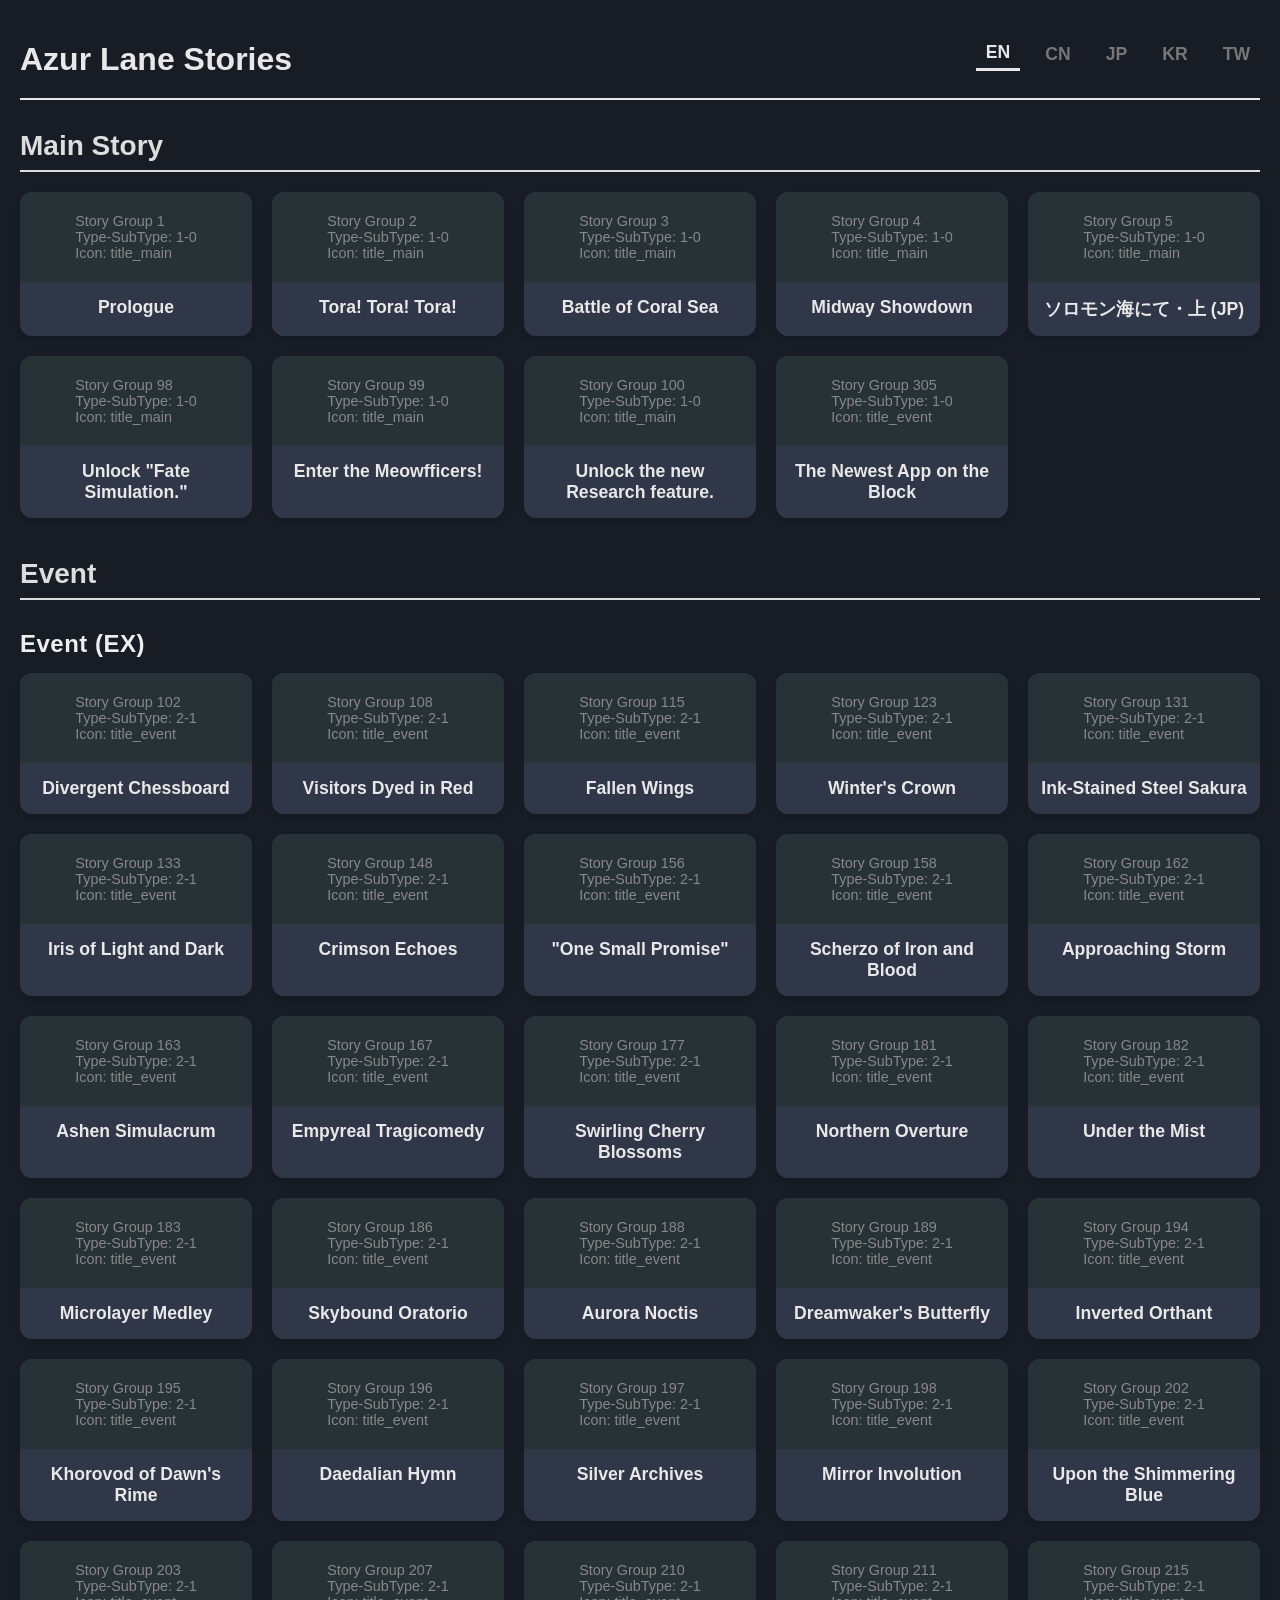
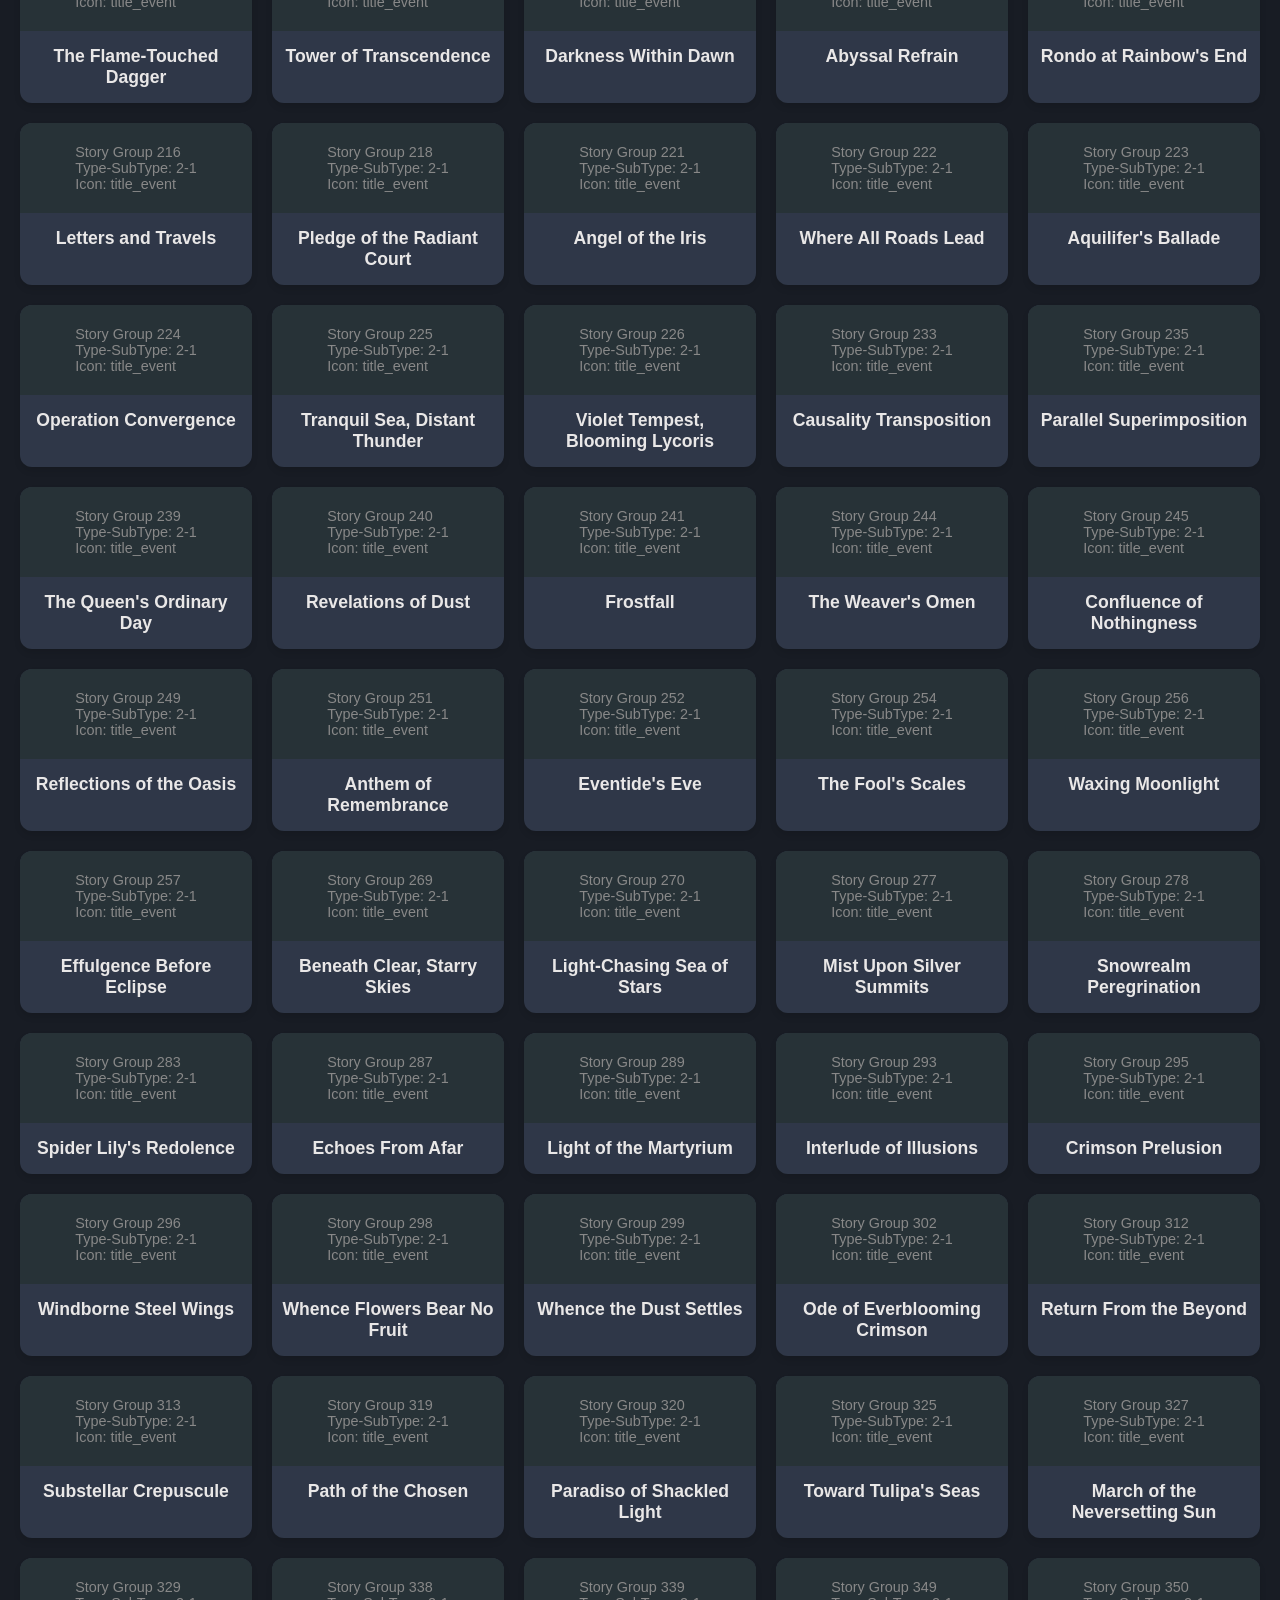
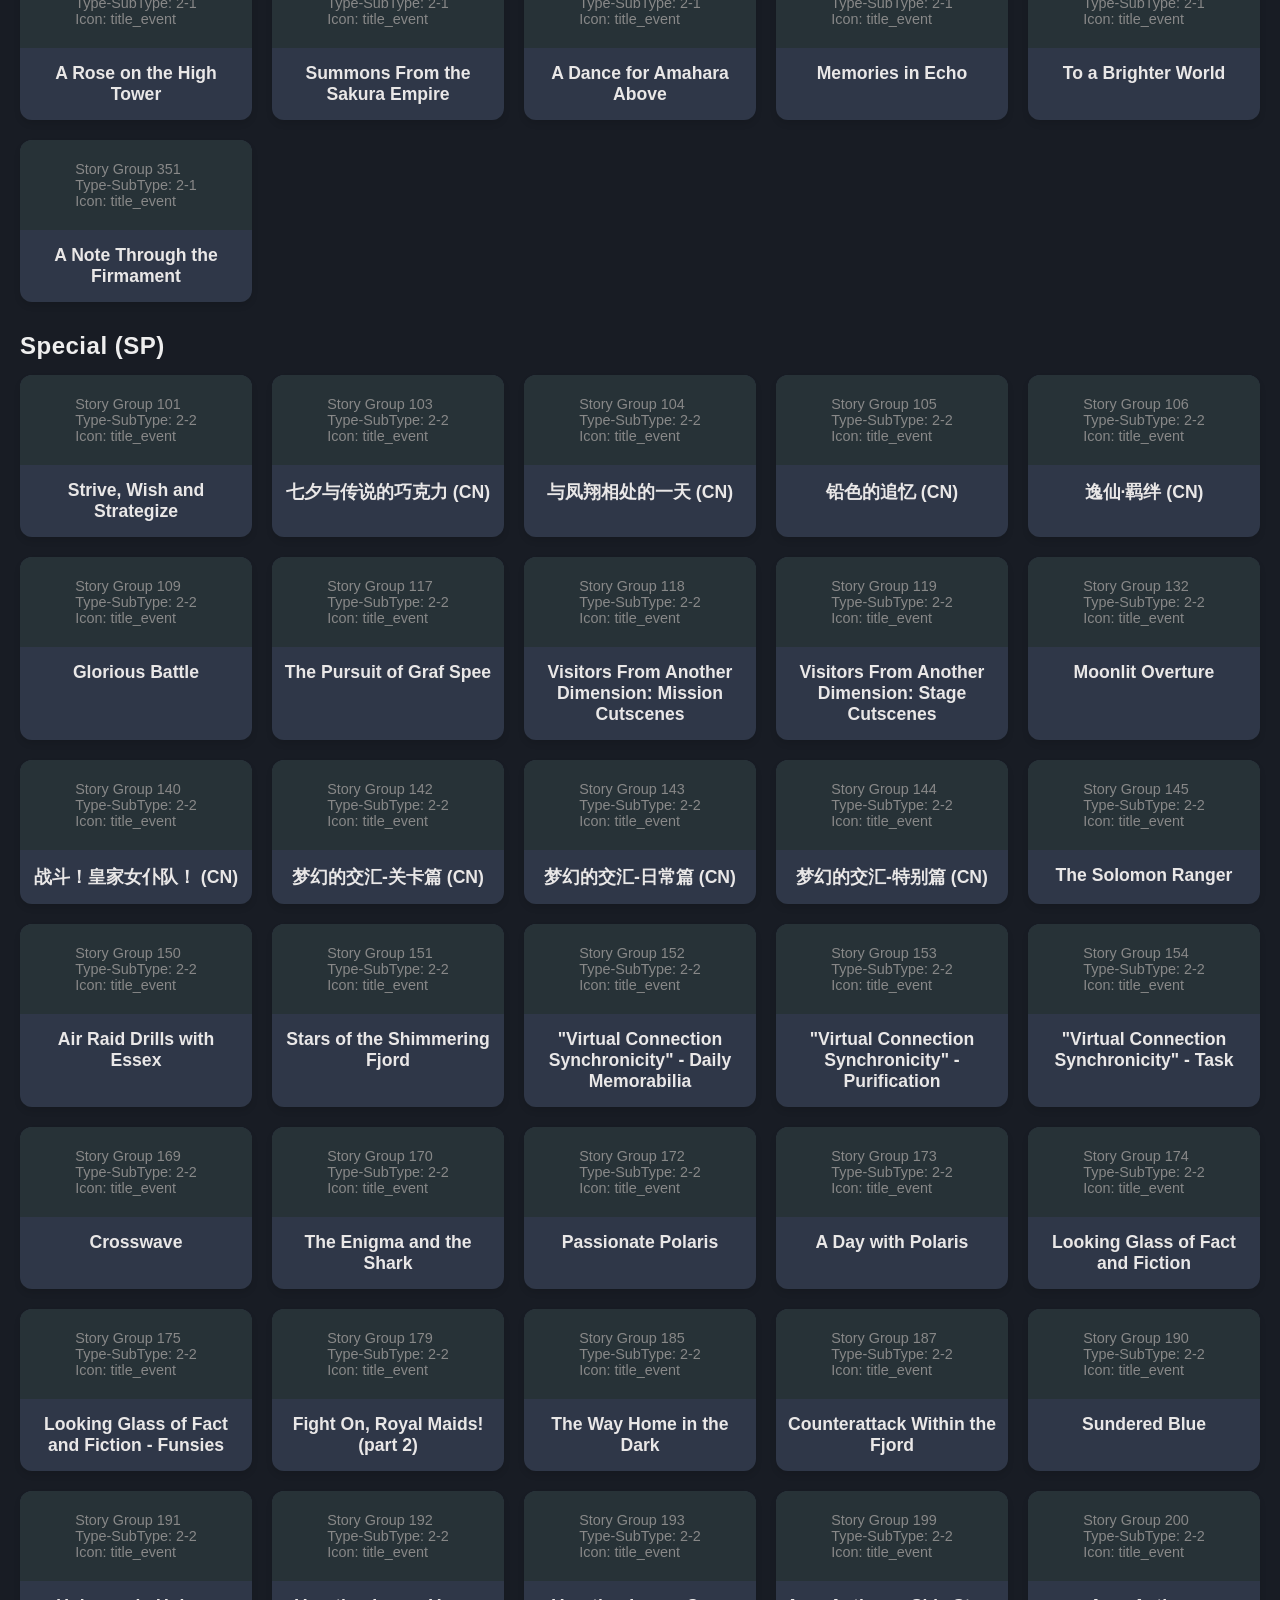
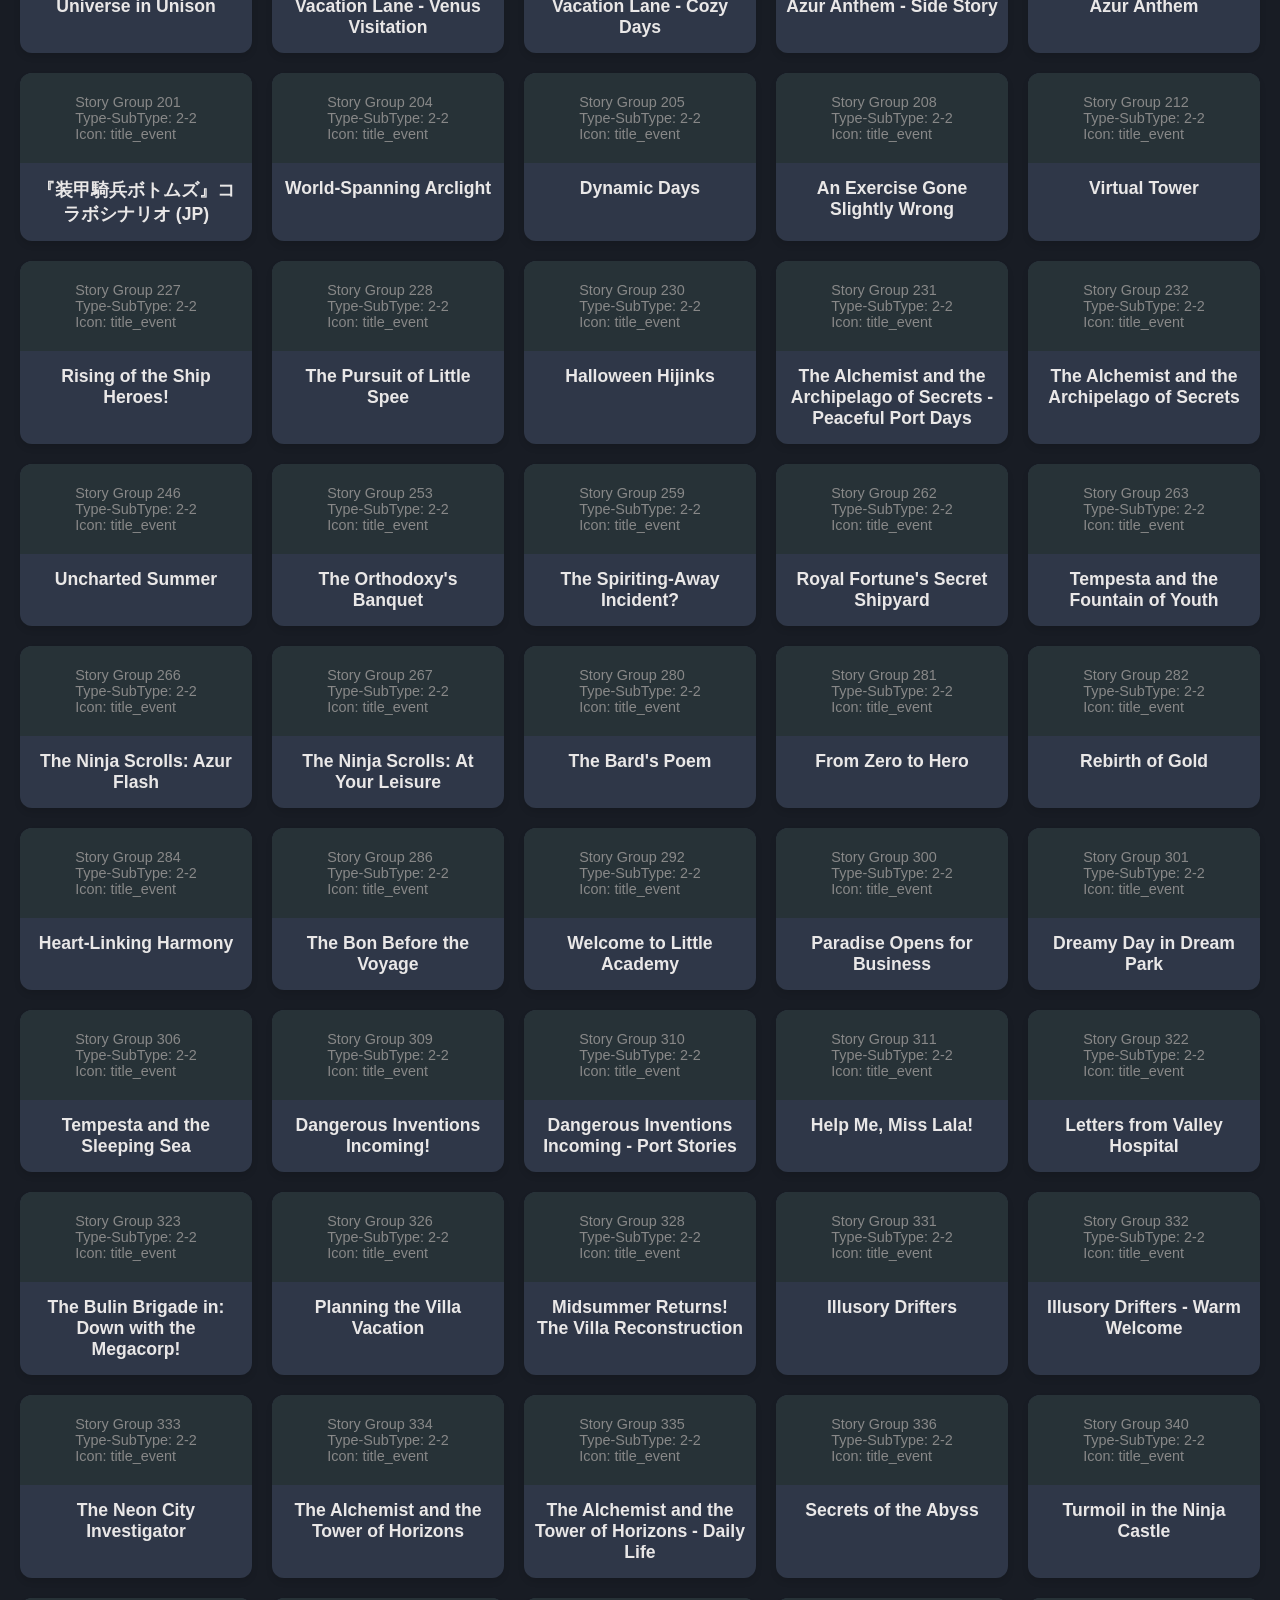
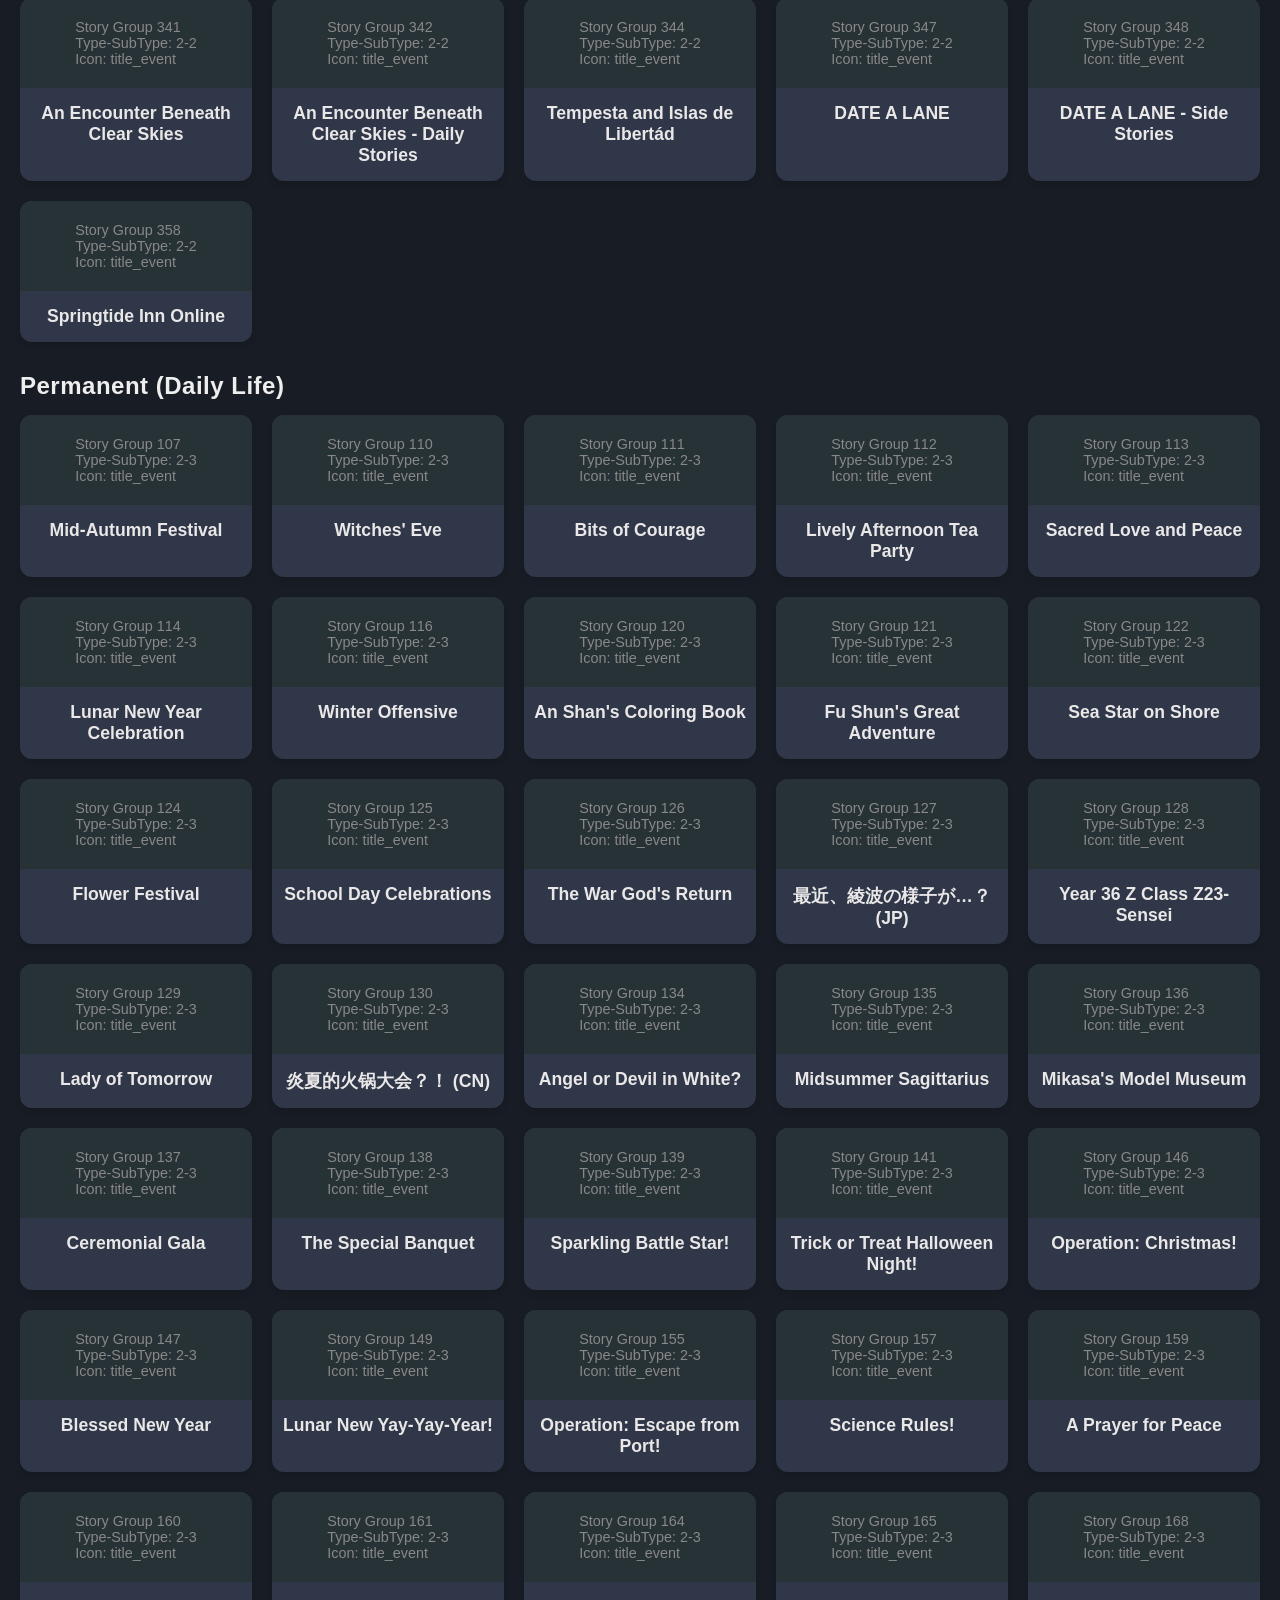
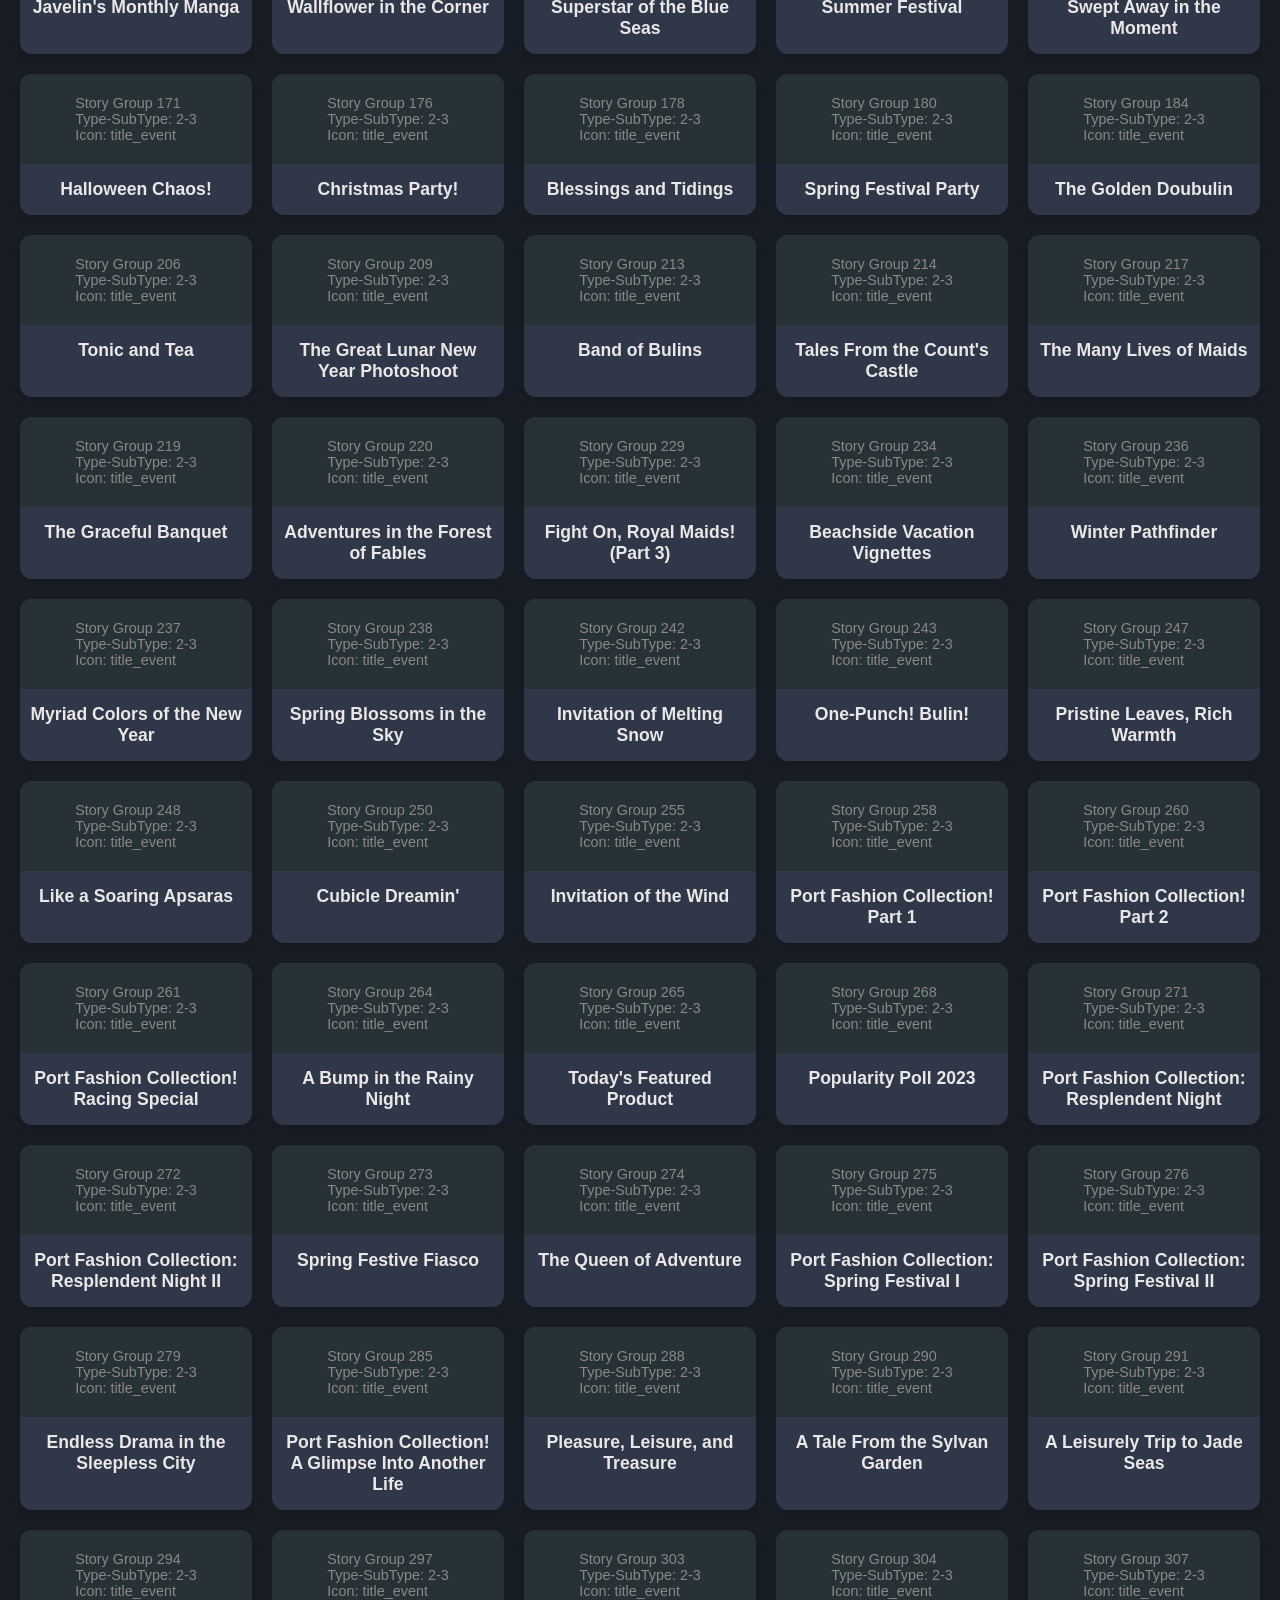
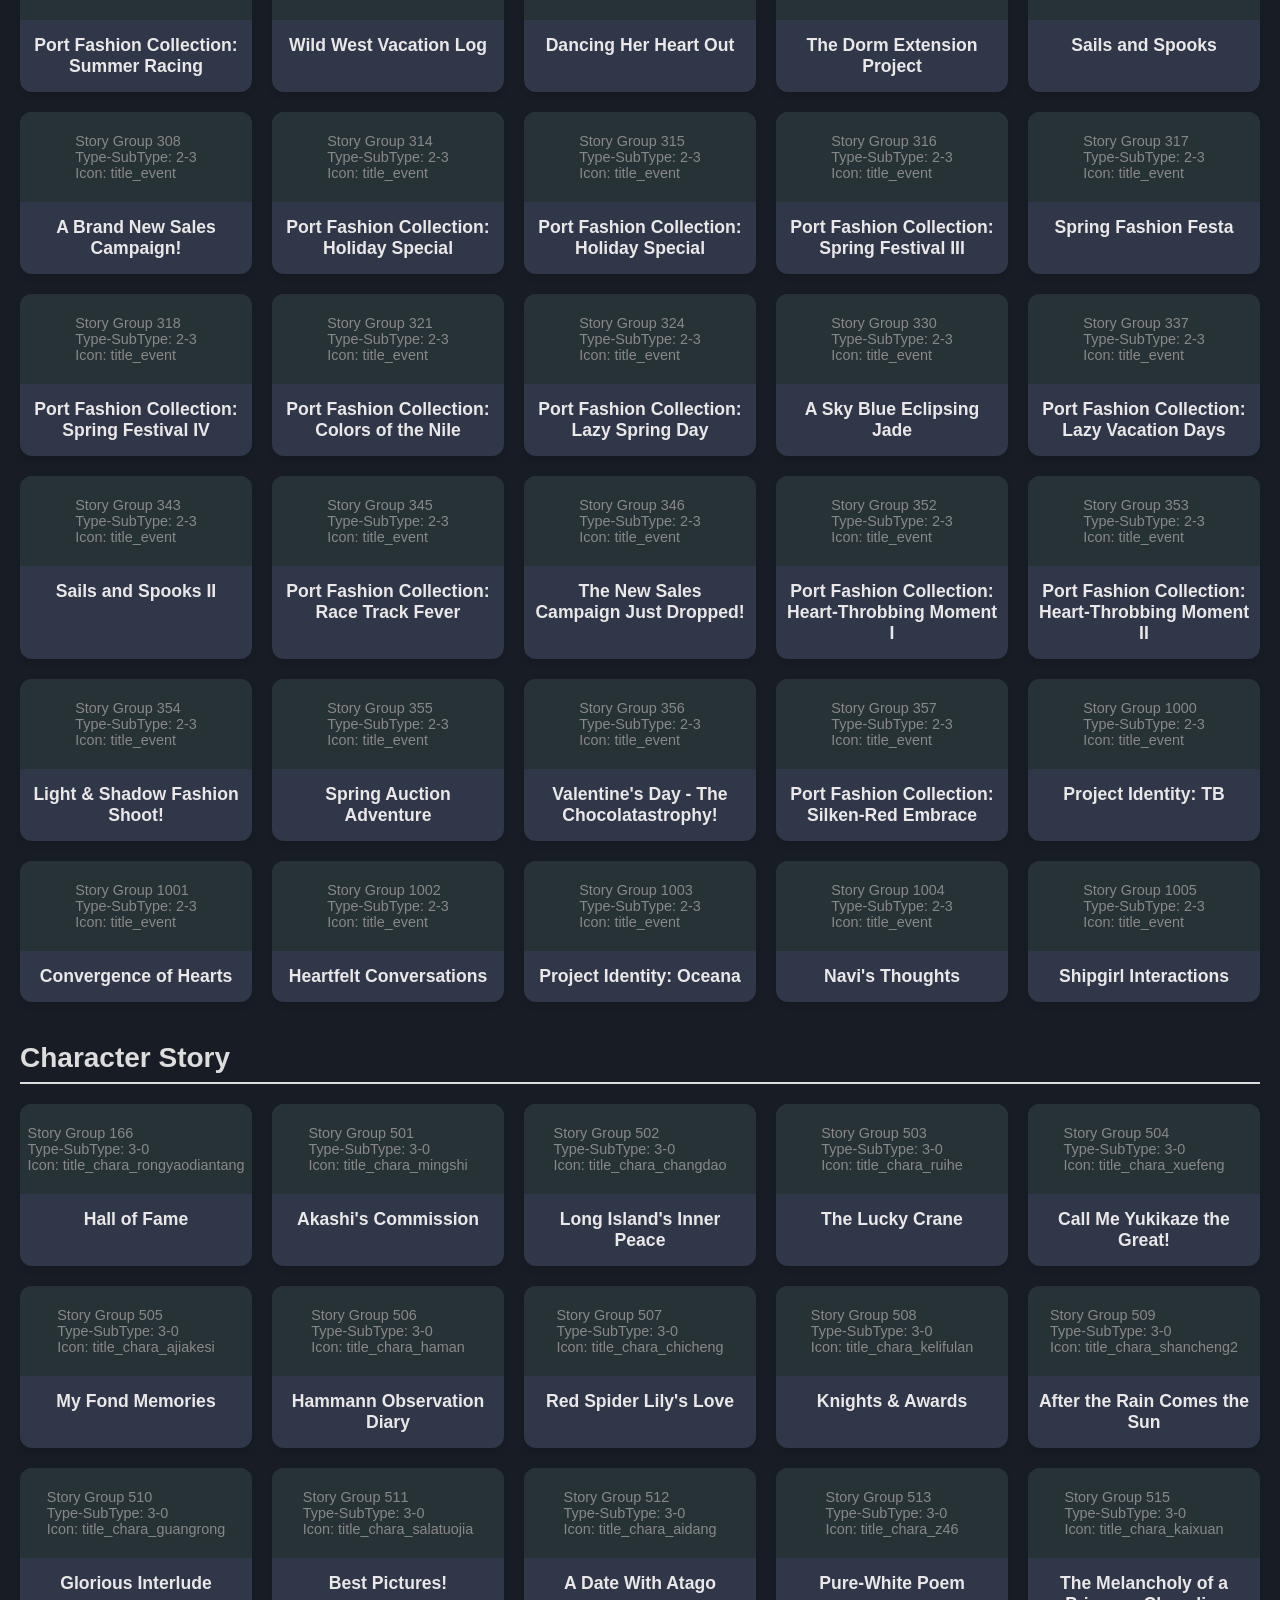
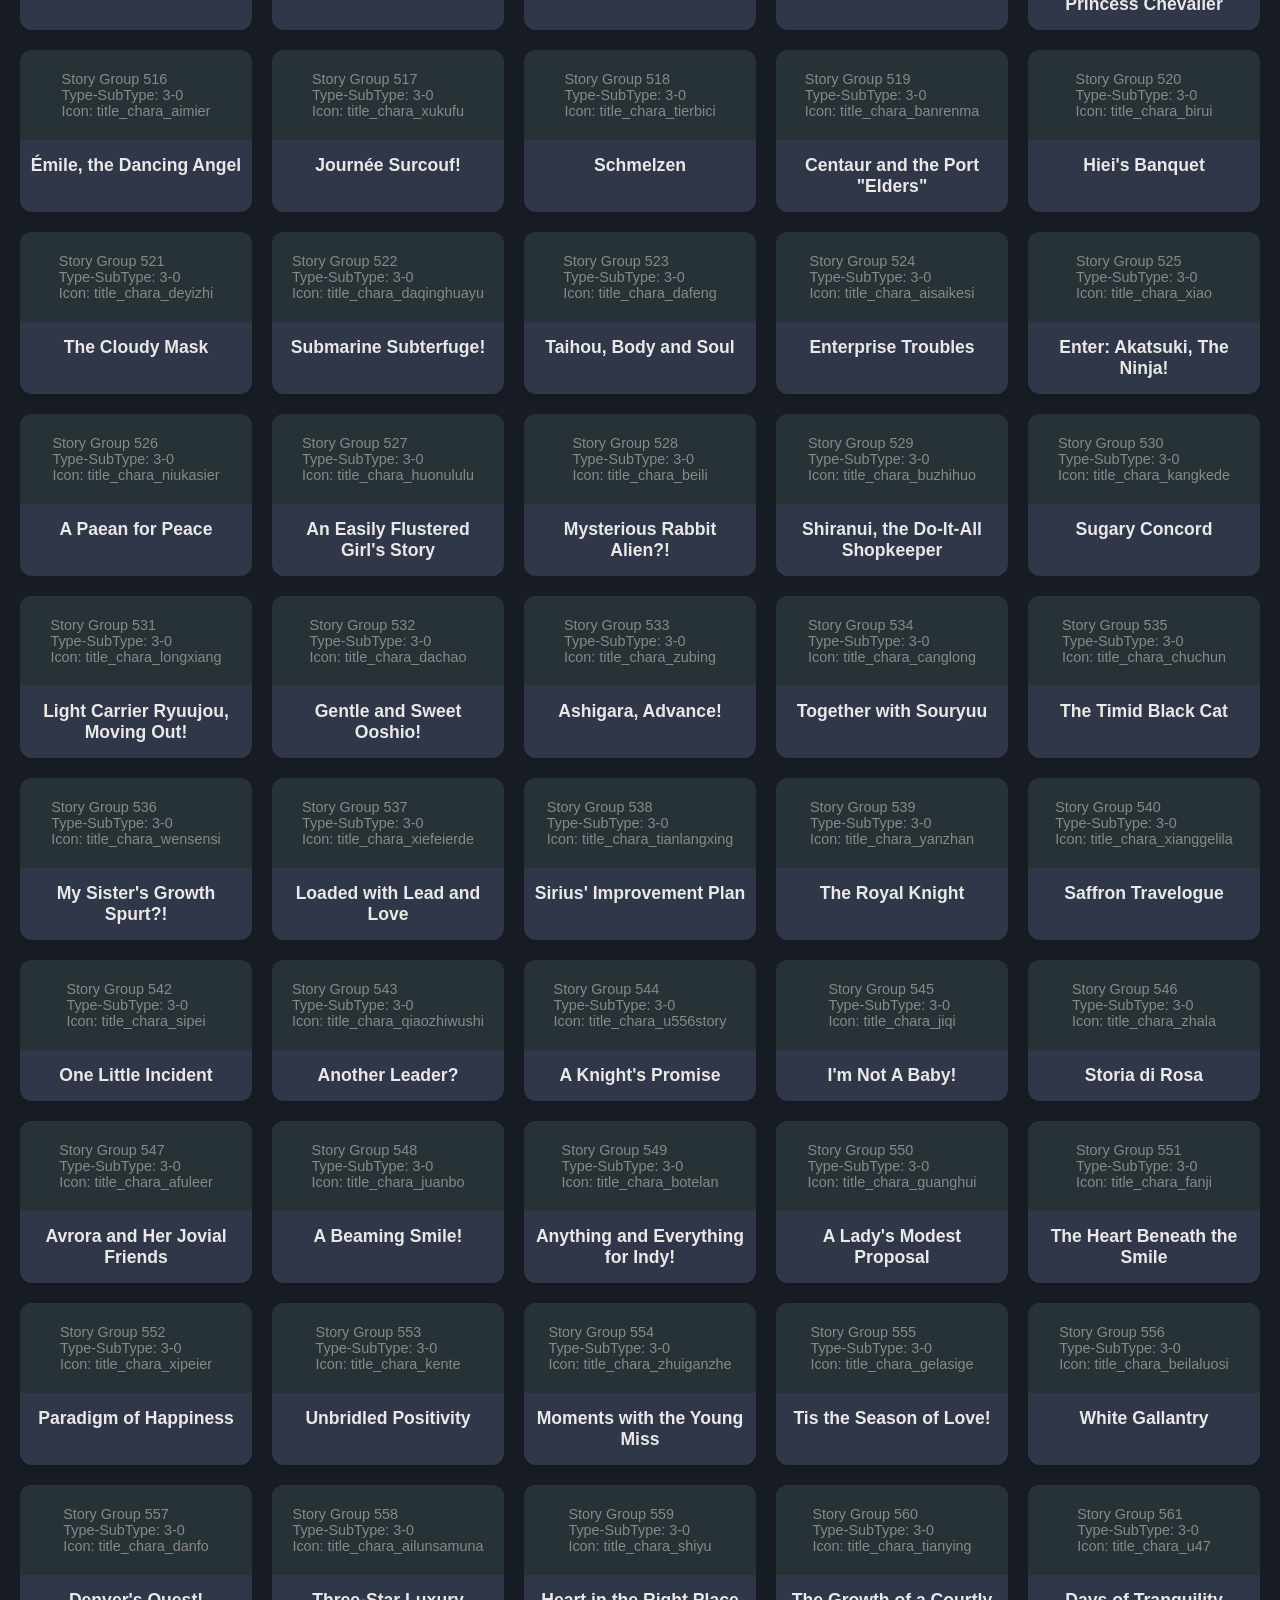
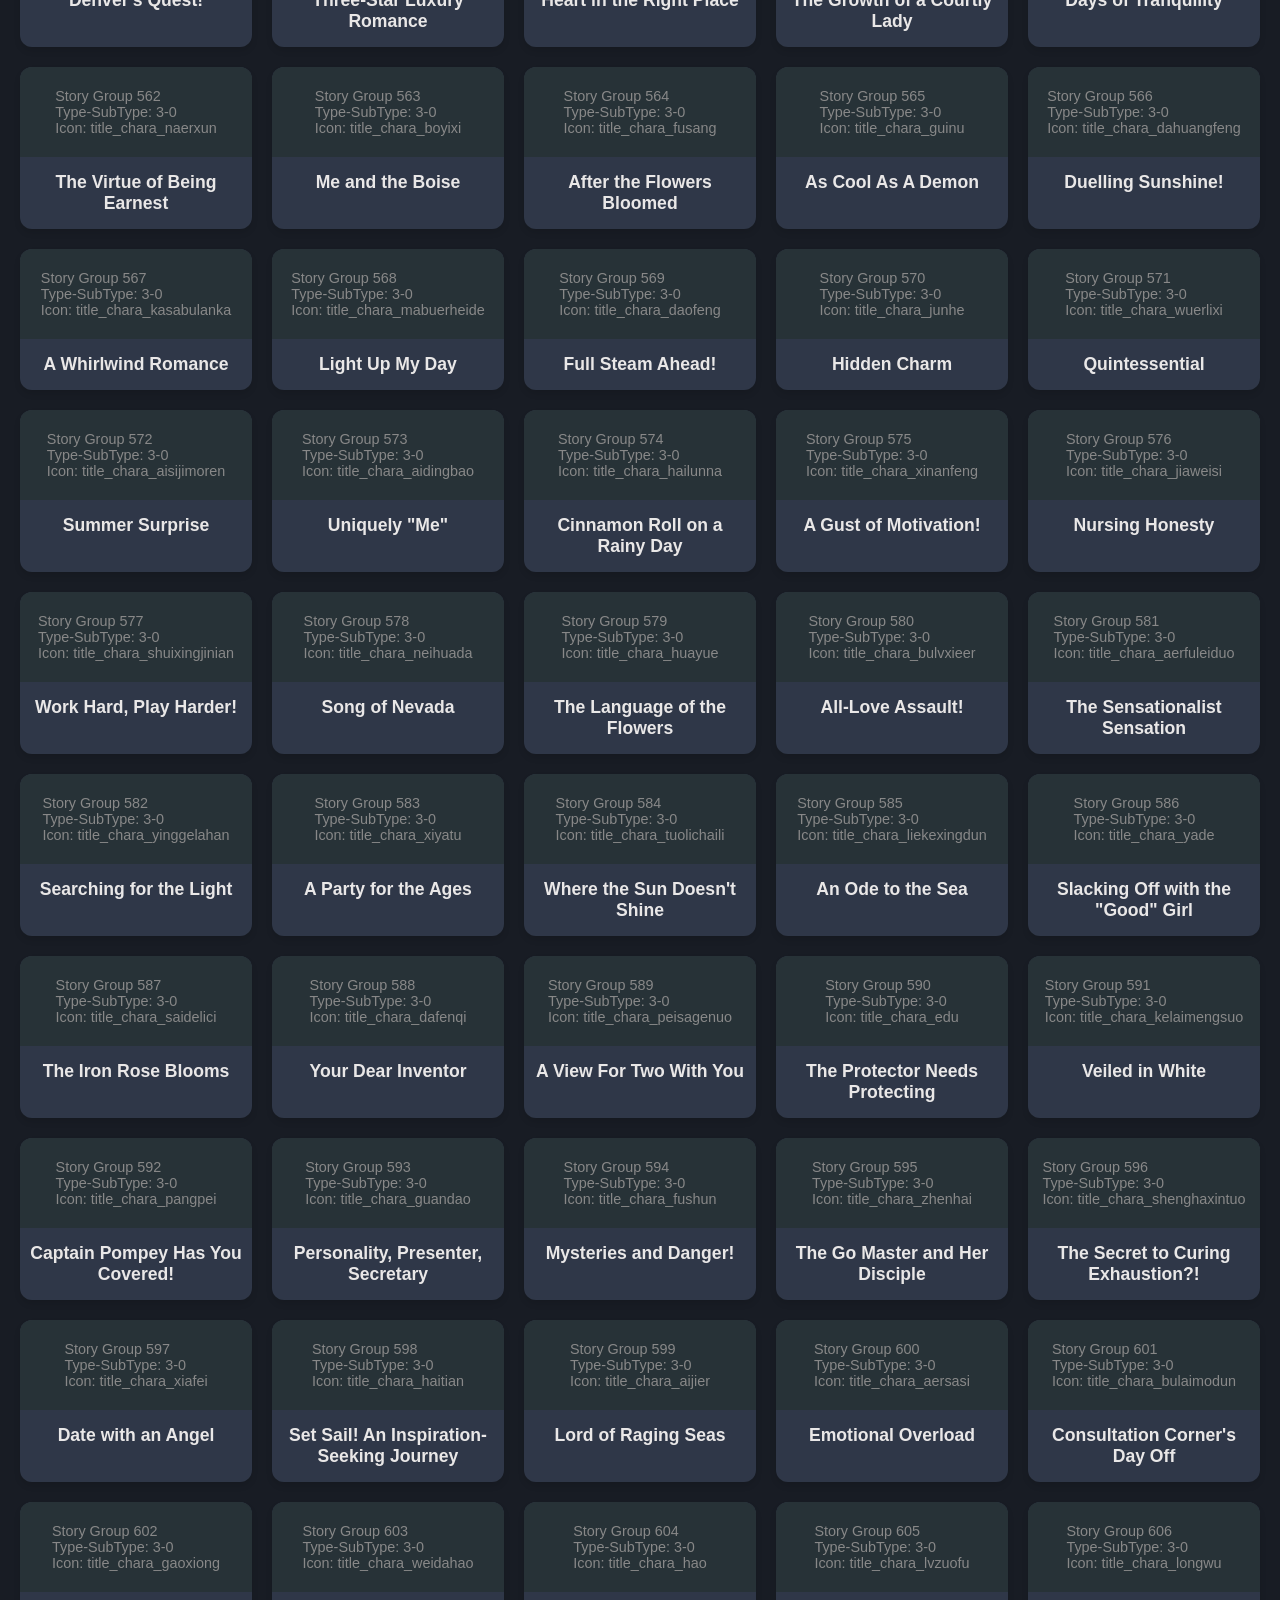
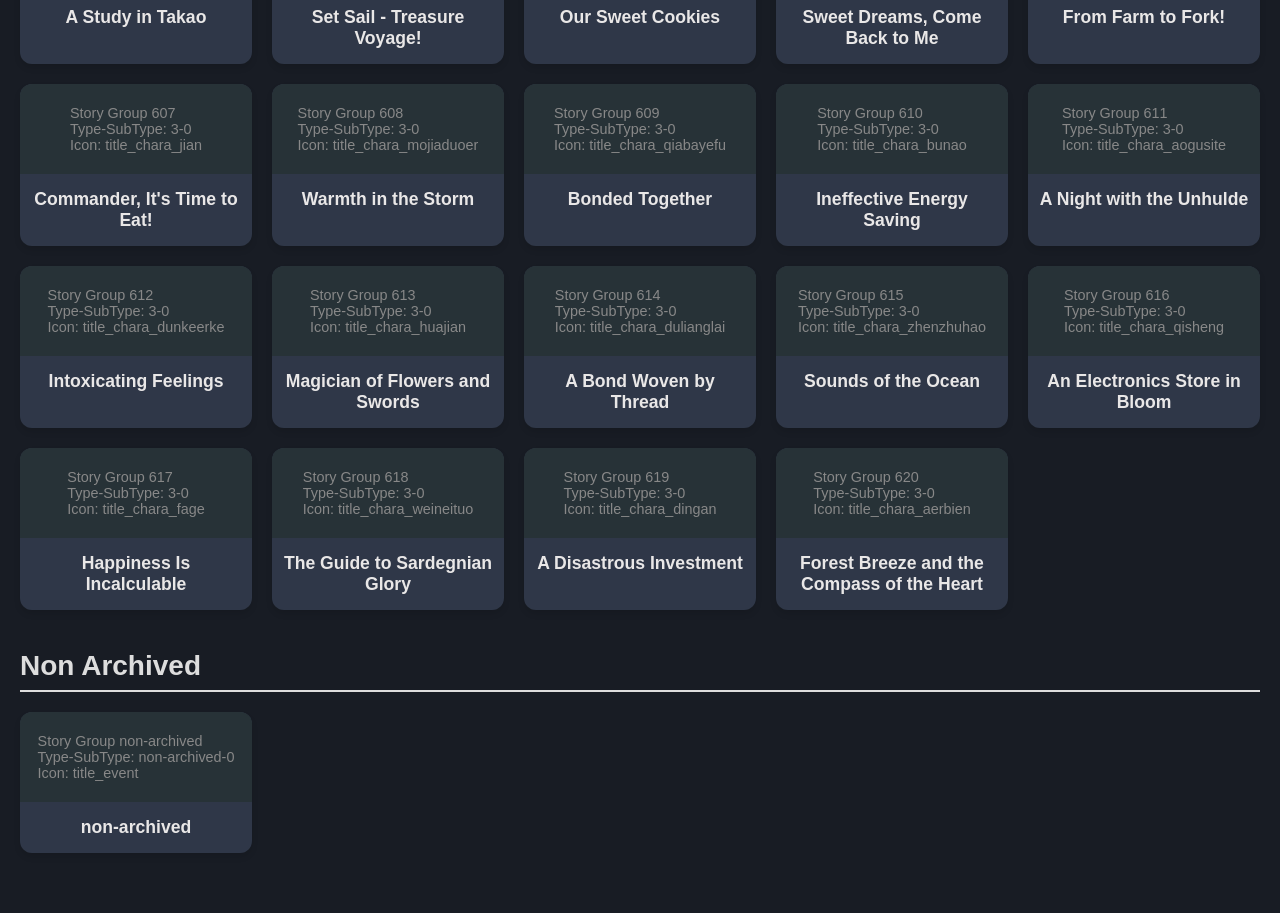
==== index.html @ e2b7eea4 "Auto update AZL stories -> [5e756a27a8ef356cb369b1e0fbef4c4c3dea78ed](https://github.com/AzurLaneToo" ====
<!DOCTYPE html>
<html lang="en">
<head>
    <meta charset="UTF-8">
    <meta name="viewport" content="width=device-width, initial-scale=1.0">
    <title>Azur Lane Stories</title>
    <link rel="stylesheet" href="css/style.css">
</head>
<body>
    <div class="header-controls">
        <h1>Azur Lane Stories</h1>
        <div class="tabs" id="region-tabs"></div>
    </div>
    
    <div class="sections-container" id="sections-container">
    </div>

    <script src="js/index.js"></script>
</body>
</html>
---- css/style.css ----
body {
  font-family: "Segoe UI", Tahoma, Geneva, Verdana, sans-serif;
  margin: 0;
  padding: 20px;
  background-color: rgb(24, 28, 36);;
  color: #e9e7e7;
}
h1 {
  text-align: left;
  margin-bottom: 10px;
}
.header-controls {
  display: flex;
  align-items: center;
  justify-content: space-between;
  border-bottom: 2px solid #e9e7e7;
  padding-bottom: 10px;
  margin-bottom: 30px;
}
.header {
  position: sticky;
  top: 0;
  background-color: rgba(49, 57, 74, 0.9);
  z-index: 100;
  padding: 10px 10px 0px 10px;
  margin-top: -10px; /* Offset the body padding slightly if needed */
  border-radius: 6px;
}
.header-top {
  display: flex;
  justify-content: space-between;
  align-items: center;
  margin-bottom: 5px;
}
.music-controls {
  display: flex;
  align-items: center;
  gap: 12px;
  font-size: 0.9em;
  color: #ccc;
}
#music-song-id {
  font-family: monospace;
  background: rgba(0, 0, 0, 0.2);
  padding: 2px 8px;
  border-radius: 4px;
}
#music-play-btn {
  background: none;
  border: 1px solid #39c5bb;
  color: #39c5bb;
  border-radius: 50%;
  width: 30px;
  height: 30px;
  cursor: pointer;
  display: flex;
  align-items: center;
  justify-content: center;
  transition: all 0.2s;
}
#music-play-btn:hover {
  background: #39c5bb;
  color: #181c24;
}
#music-volume {
  accent-color: #39c5bb;
  width: 100px;
  cursor: pointer;
}
.tabs {
  display: flex;
  gap: 15px;
}
.tab-btn {
  background: none;
  border: none;
  font-size: 1.1em;
  font-weight: bold;
  color: #777;
  cursor: pointer;
  padding: 5px 10px;
  transition: color 0.2s;
}
.tab-btn.active {
  color: #e9e7e7;
  border-bottom: 3px solid #e9e7e7;
}
.tab-btn:hover {
  color: #fff;
}

.sections-container {
  display: flex;
  flex-direction: column;
}
.type-section {
  margin-bottom: 40px;
}
.type-header {
  border-bottom: 2px solid #ddd;
  padding-bottom: 8px;
  margin-bottom: 20px;
  color: #ddd;
  font-size: 1.75em;
  font-weight: bold;
}
.subtype-header {
  font-size: 1.5em;
  color: #eee;
  margin: 30px 0 15px 0;
  /* padding-left: 12px; */
  font-weight: 600;
  letter-spacing: 0.5px;
}
.grid-container {
  display: grid;
  grid-template-columns: repeat(auto-fill, minmax(200px, 1fr));
  gap: 20px;
}
.card {
  background: rgba(49, 57, 74, 0.95);;
  border-radius: 12px;
  box-shadow: 0 4px 6px rgba(0, 0, 0, 0.1);
  overflow: hidden;
  text-decoration: none;
  color: inherit;
  transition:
    transform 0.2s,
    box-shadow 0.2s;
  display: flex;
  flex-direction: column;
  align-items: center;
  padding-bottom: 15px;
}
.card:hover {
  transform: translateY(-5px);
  box-shadow: 5px 8px 15px #39c5bb26;
}
.card-img-placeholder {
  width: 100%;
  height: 90px;
  /* height: 120px; */
  background-color: #273237;
  display: flex;
  align-items: center;
  justify-content: center;
  color: #888;
  font-size: 0.9em;
  margin-bottom: 15px;
}
.card-title {
  font-weight: bold;
  text-align: center;
  font-size: 1.1em;
  padding: 0 10px;
  word-wrap: break-word;
  width: 100%;
  box-sizing: border-box;
}

.chapter-tabs {
  display: flex;
  gap: 10px;
  margin-bottom: 30px;
  border-bottom: 1px solid #ccc;
  padding-bottom: 10px;
  flex-wrap: nowrap;
  overflow-x: auto;
  white-space: nowrap;
  scrollbar-width: thin; /* Firefox */
}
.chapter-tabs::-webkit-scrollbar {
  height: 6px;
}
.chapter-tabs::-webkit-scrollbar-thumb {
  background: #ccc;
  border-radius: 4px;
}
.chapter-btn {
  background: none;
  border: none;
  font-size: 1em;
  color: #39c5bb;
  cursor: pointer;
  padding: 5px;
  flex-shrink: 0;
}
.chapter-btn.active {
  font-weight: bold;
  color: #e9e7e7;
  text-decoration: underline;
}
.chapter-btn:hover {
  text-decoration: underline;
}

.story-content {
  max-width: 800px;
  line-height: 1.6;
  font-size: 1.1em;
  background-color: rgba(49, 57, 74, 0.9);
  padding: 20px;
  border-radius: 12px;
  box-shadow: 0 4px 6px rgba(215, 221, 223, 0.05);
  margin: auto;
}

.bgm-change,
.bg-change {
  color: #ccc;
  font-size: 0.9em;
  margin: 10px 5px 10px 0;
  font-style: italic;
  background-color: rgba(95, 112, 147, 0.8);
  padding: 5px 10px;
  border-radius: 5px;
  display: inline-block;
  cursor: pointer;
  transition: background-color 0.2s;
}

.bgm-change:hover,
.bg-change:hover {
  background-color: rgba(144, 170, 223, 0.9);
}

.sequence {
  margin: 20px 0;
  font-style: italic;
  color: #ccc;
  text-align: center;
}

.dialogue-box {
  display: flex;
  align-items: center;
  margin-bottom: 25px;
}

.actor-banner {
  width: 240px;
  min-width: 240px; /* the blank space if no actor */
  /* margin-right: 15px; */
  flex-shrink: 0;
  display: flex;
  justify-content: center;
}

.actor-banner img {
  max-width: 100%;
  height: auto;
  border-radius: 4px;
}

.dialogue-content {
  flex-grow: 1;
}

.actor-name {
  font-weight: bold;
  margin-bottom: 5px;
}

.factiontag {
  font-size: 0.8em;
  padding-left: 6px;
}

.narration {
  font-style: italic;
  margin-bottom: 15px;
  color: #ccc;
}

.back-link {
  display: inline-block;
  /* margin-bottom: 20px; */
  text-decoration: none;
  color: #39c5bb;
}
.back-link:hover {
  text-decoration: underline;
}
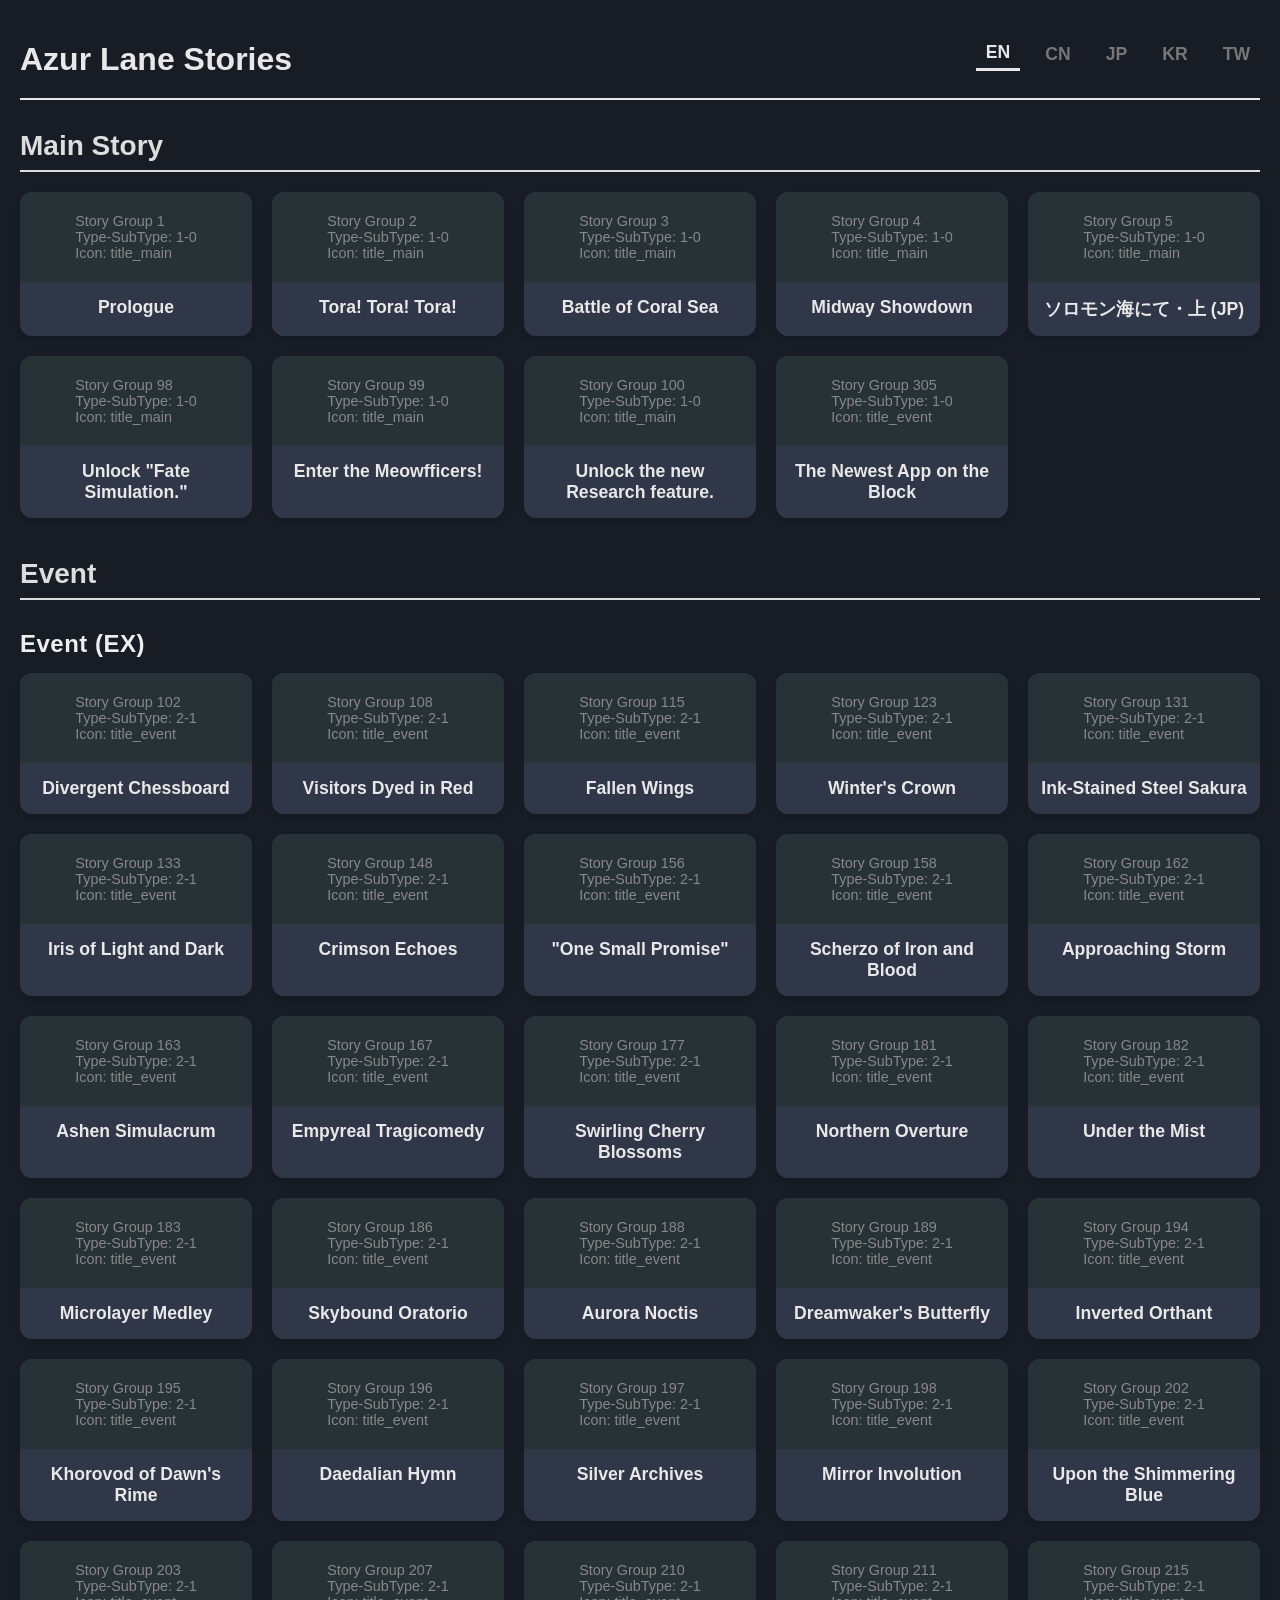
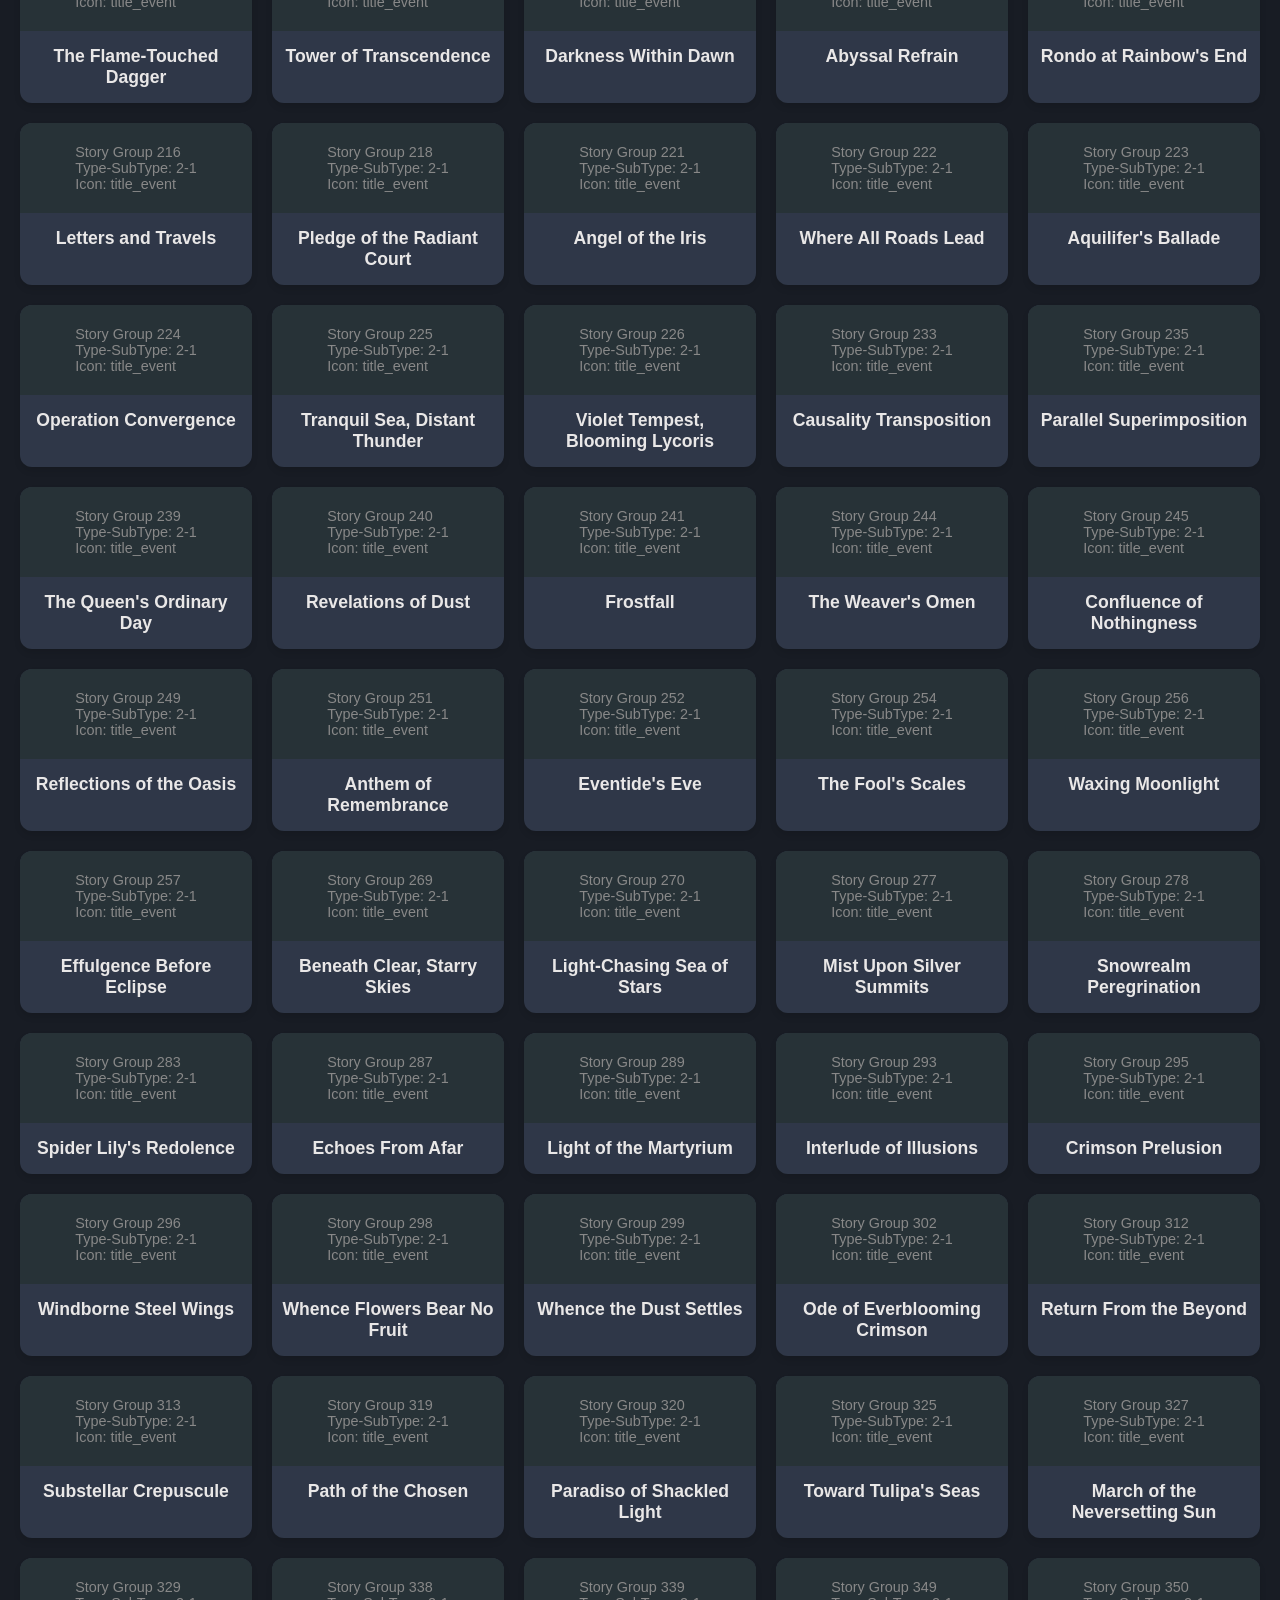
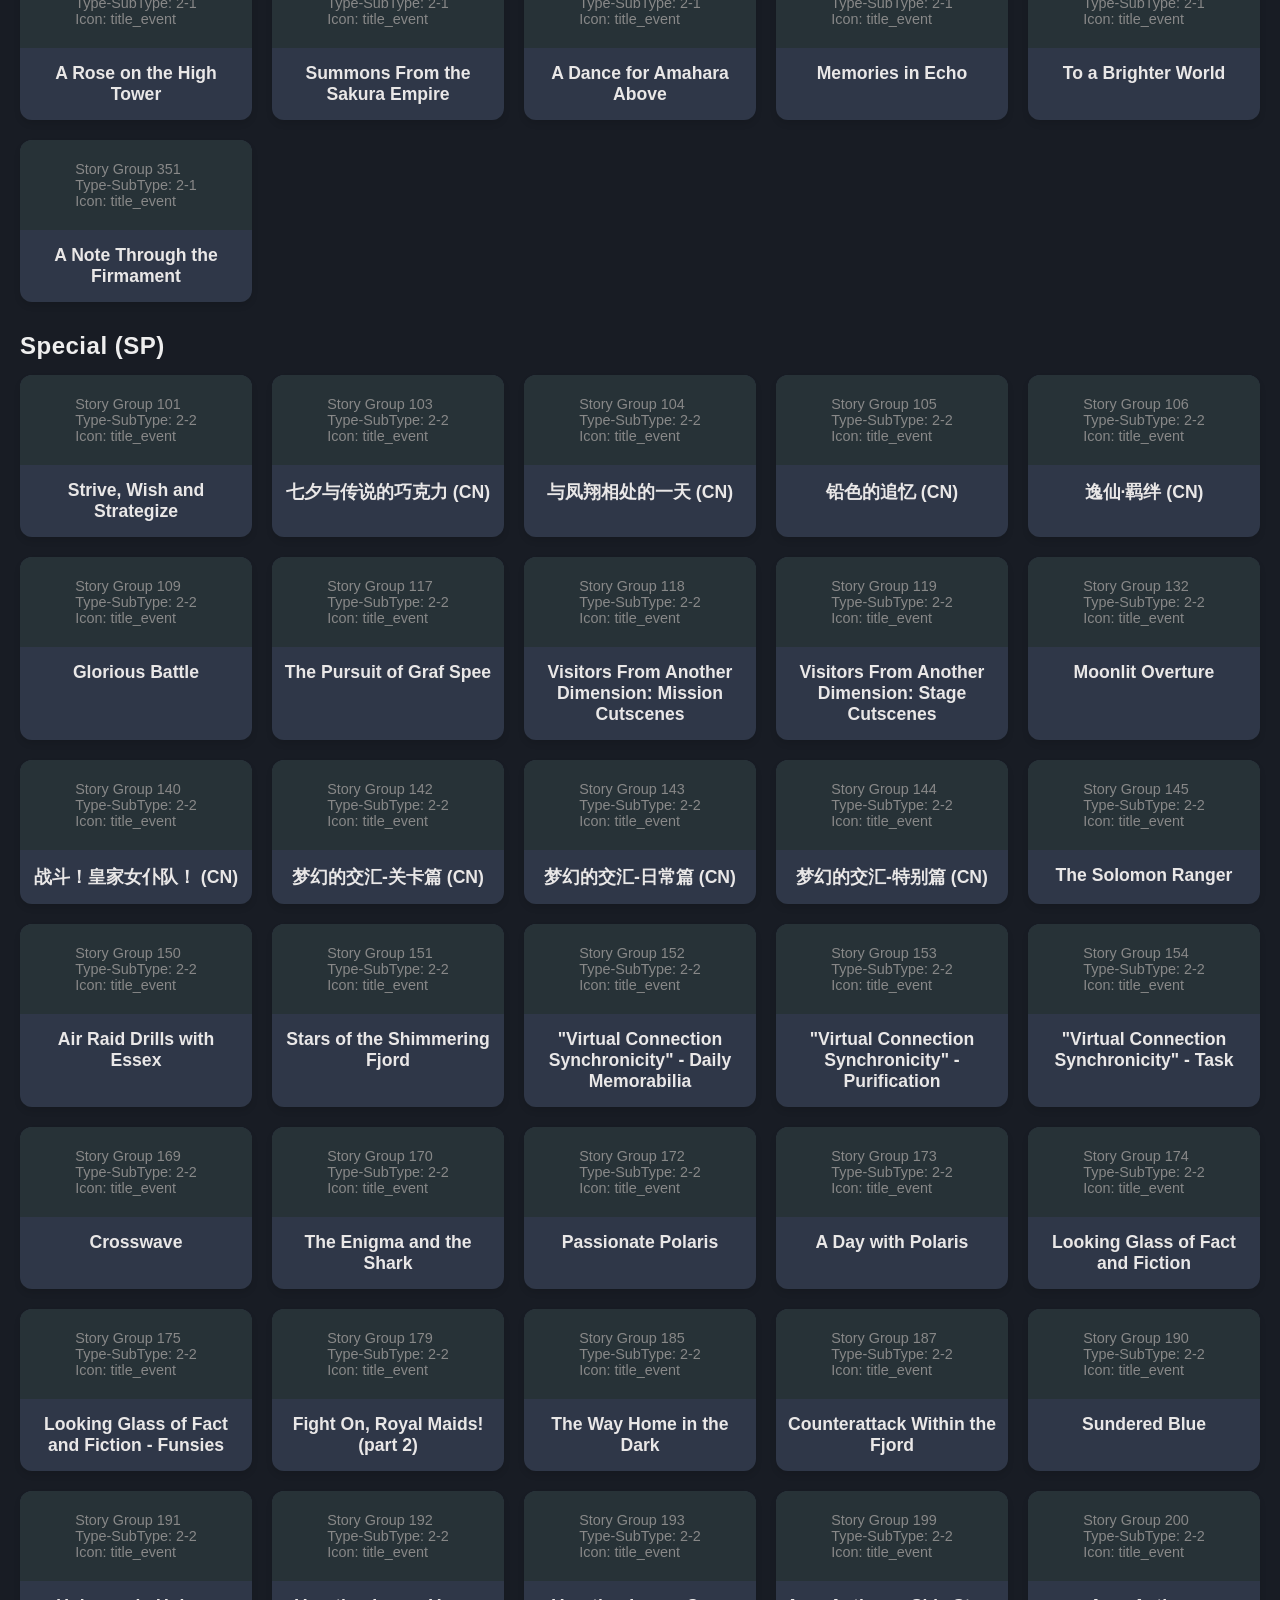
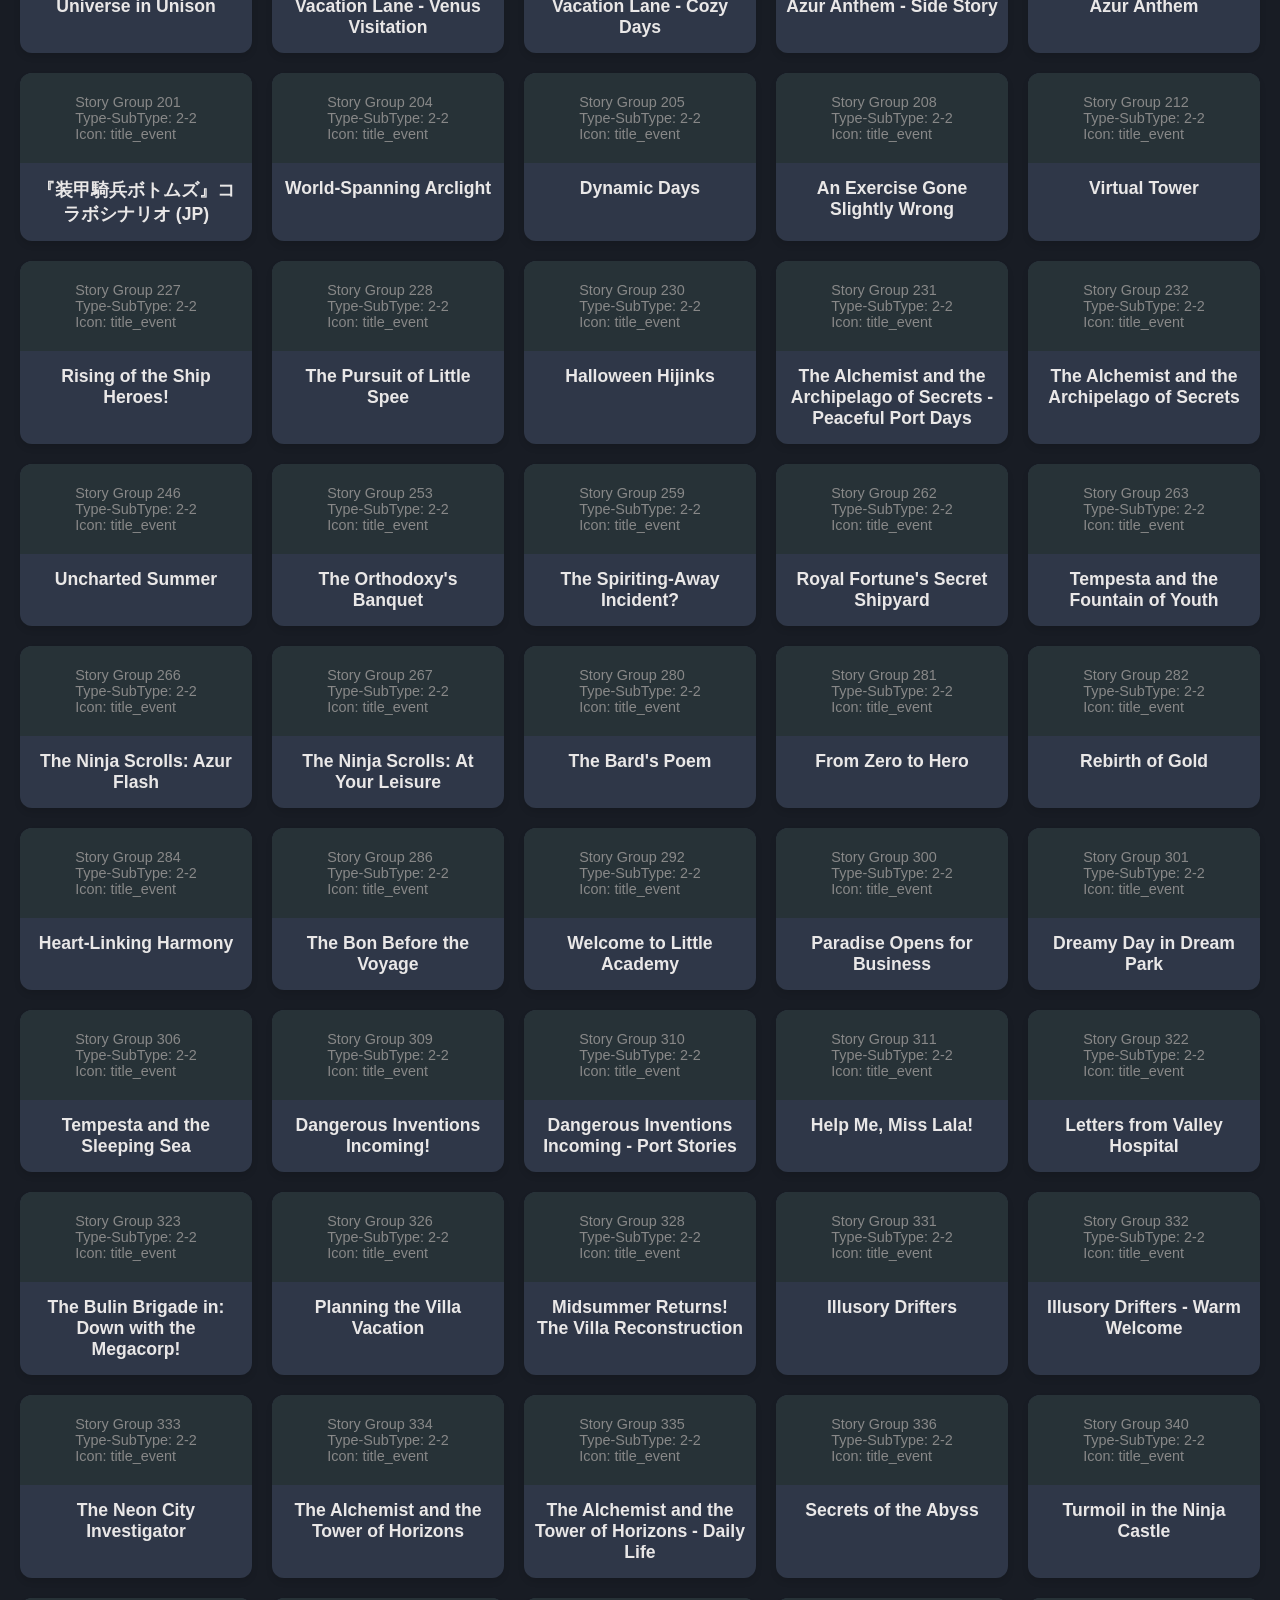
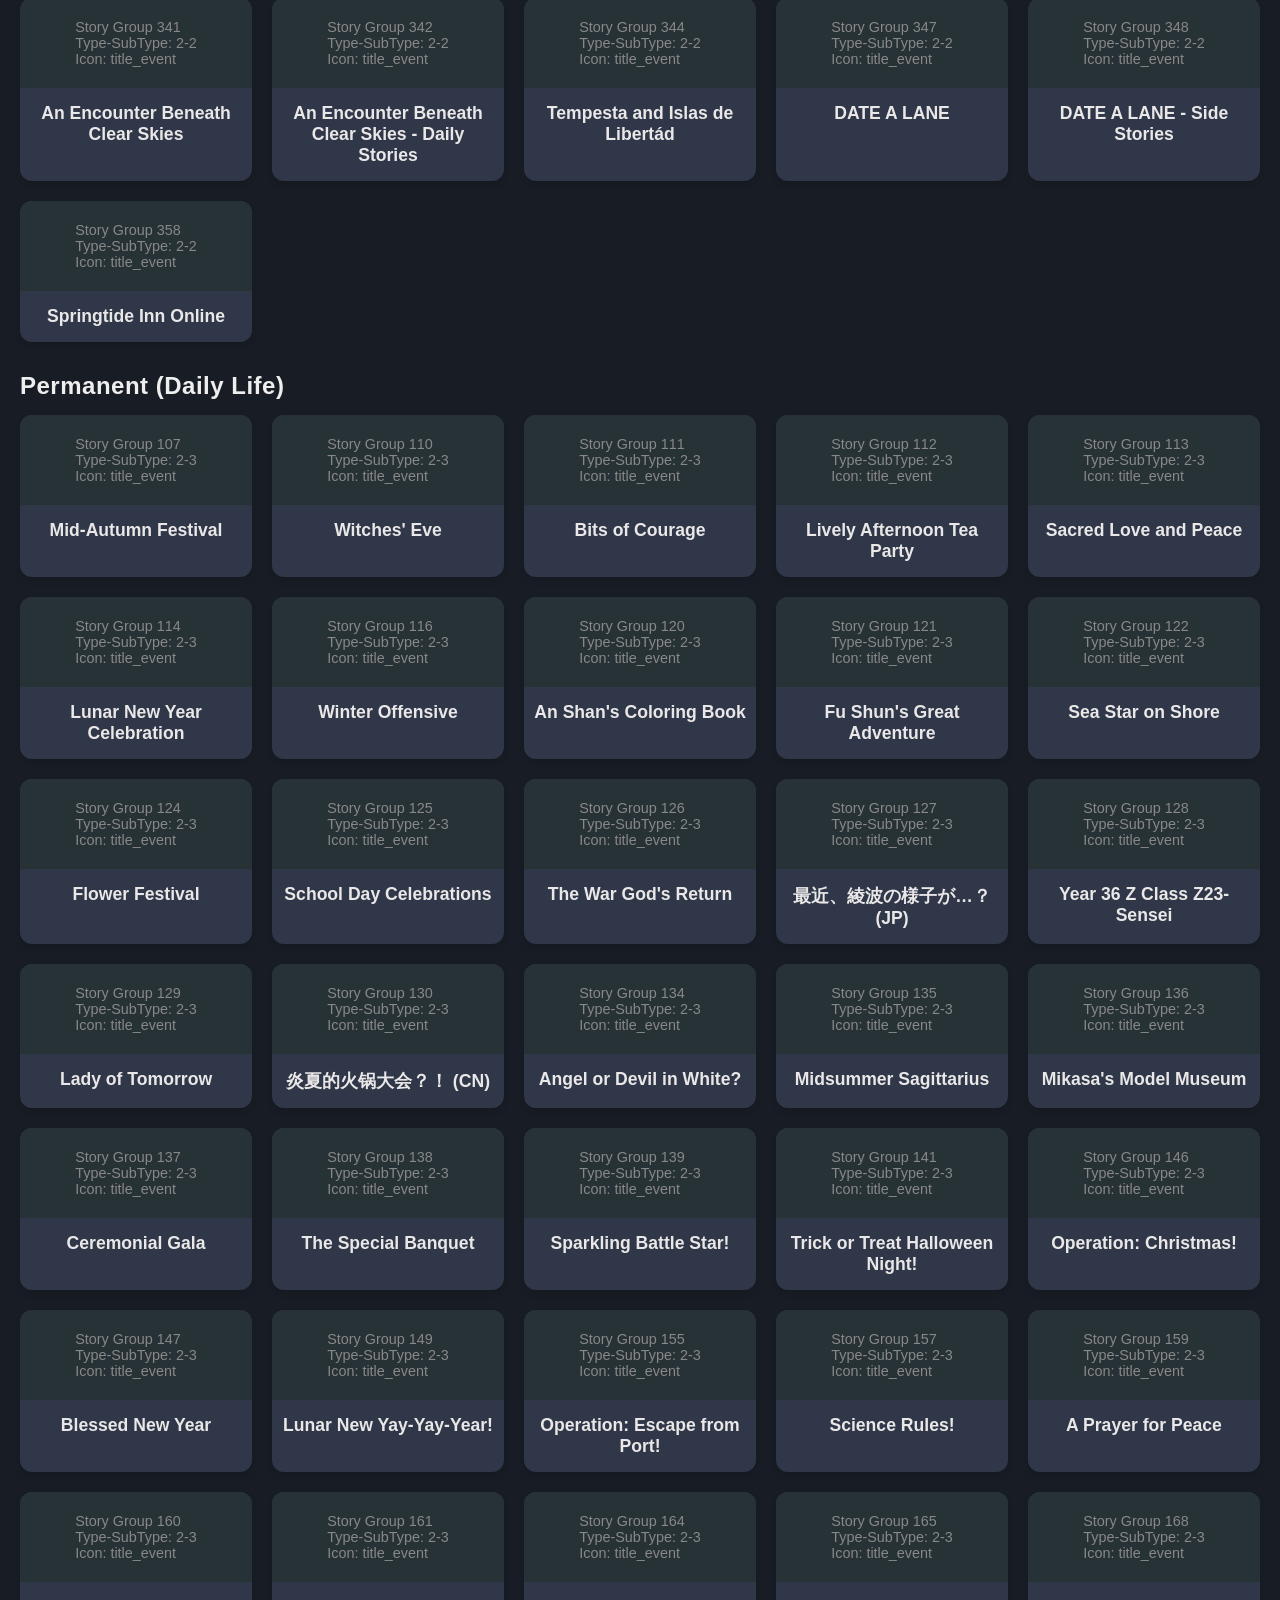
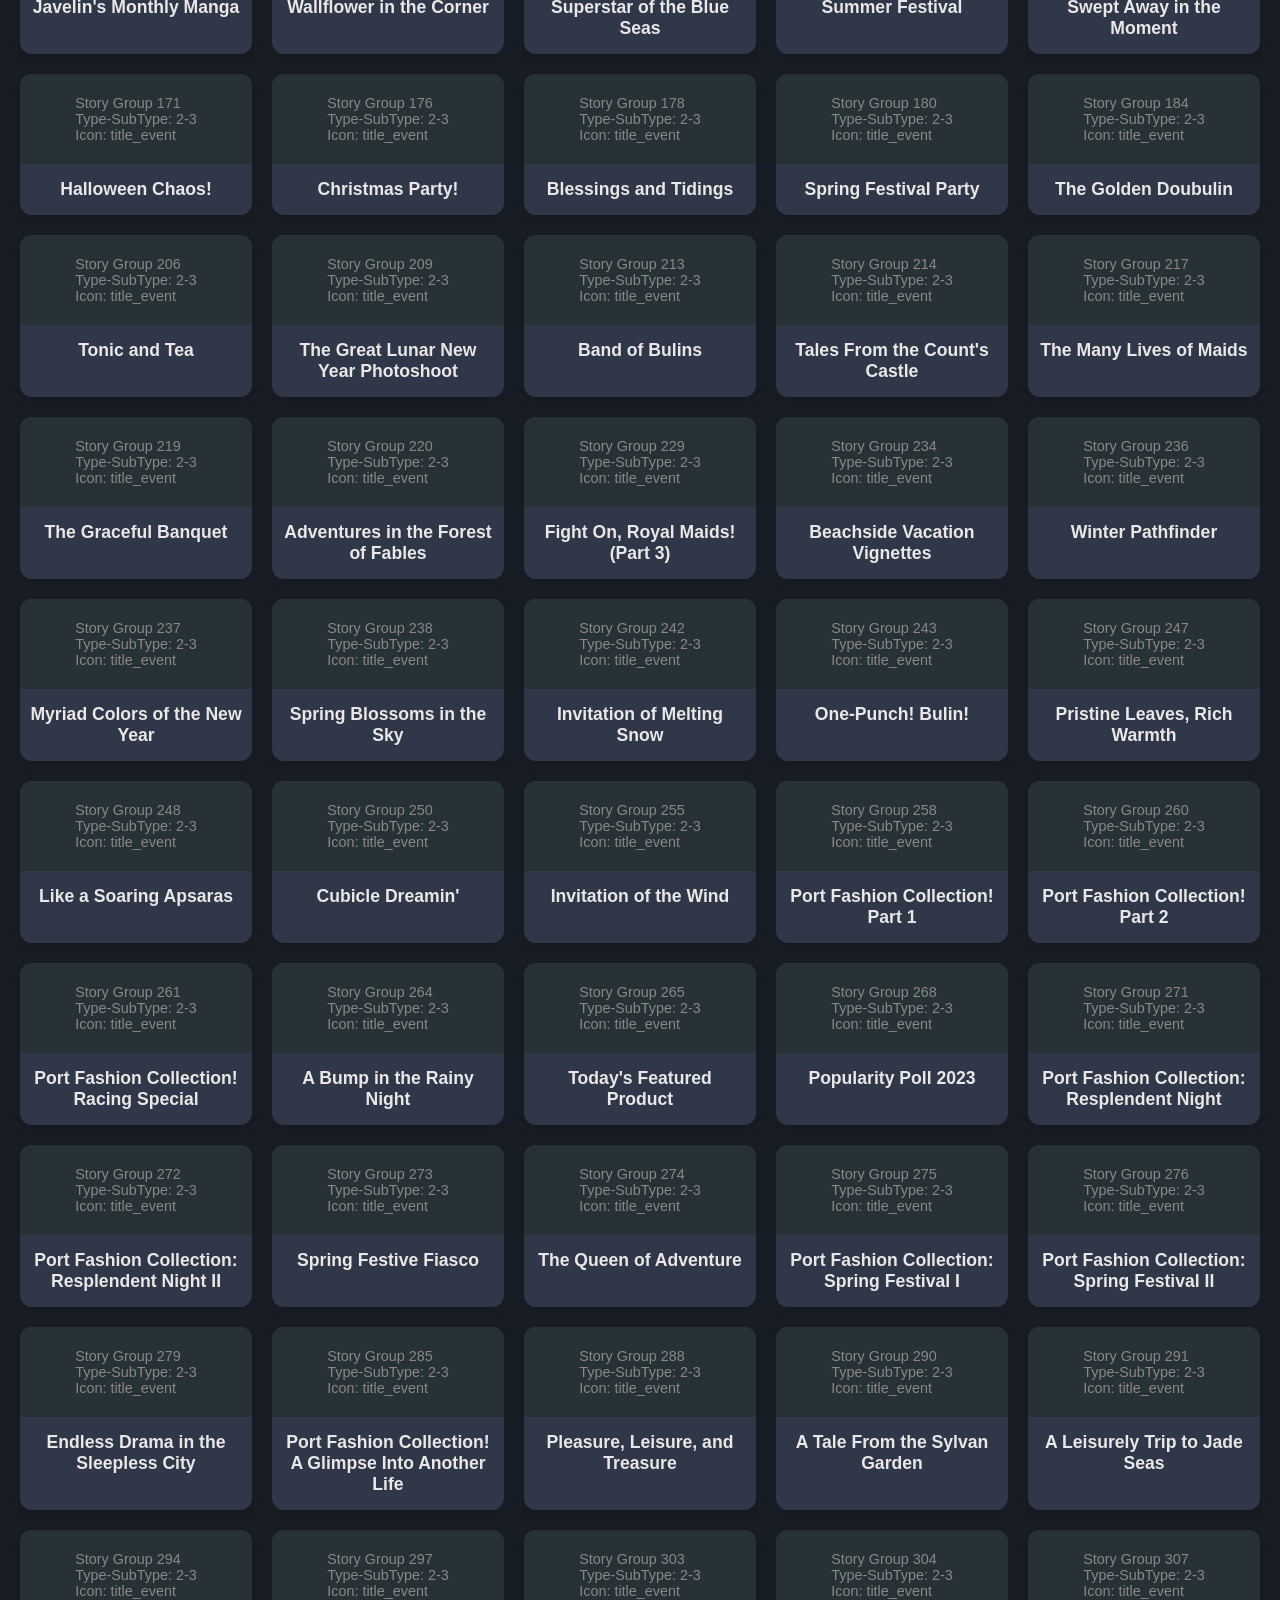
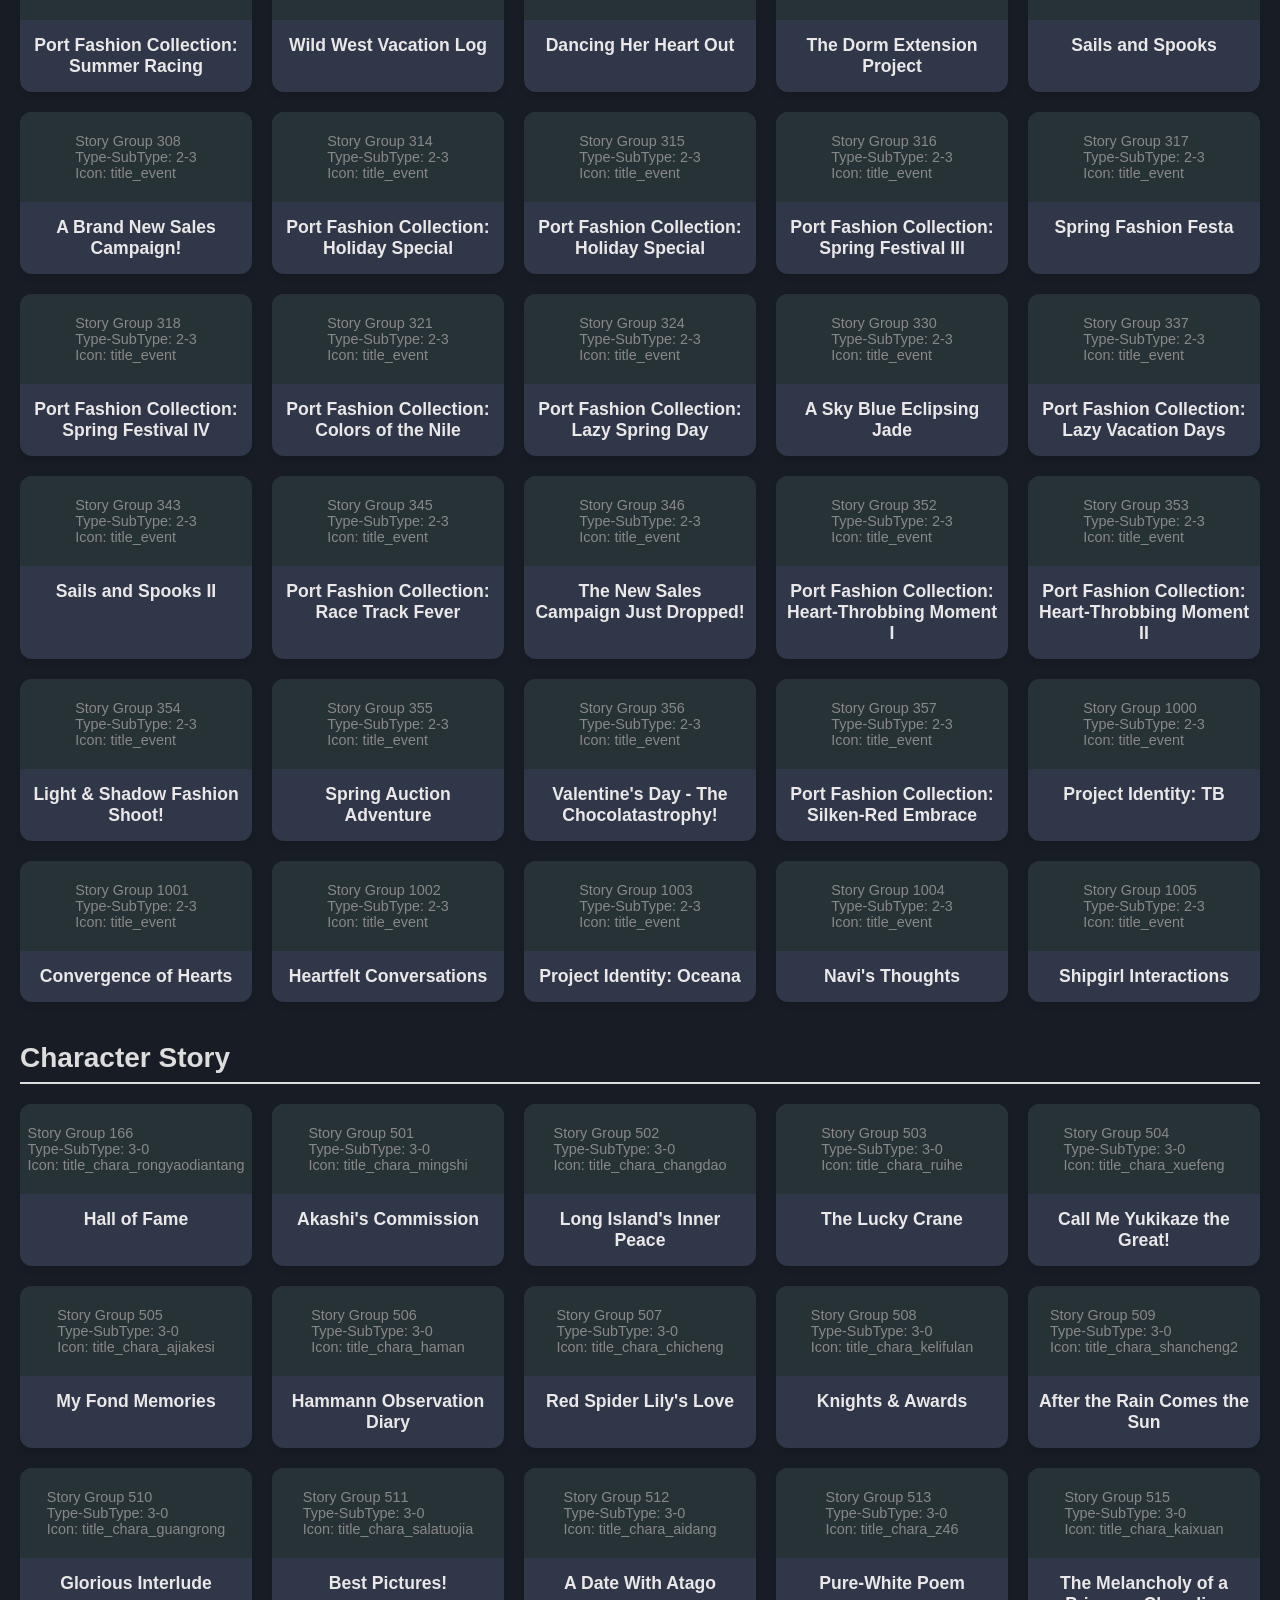
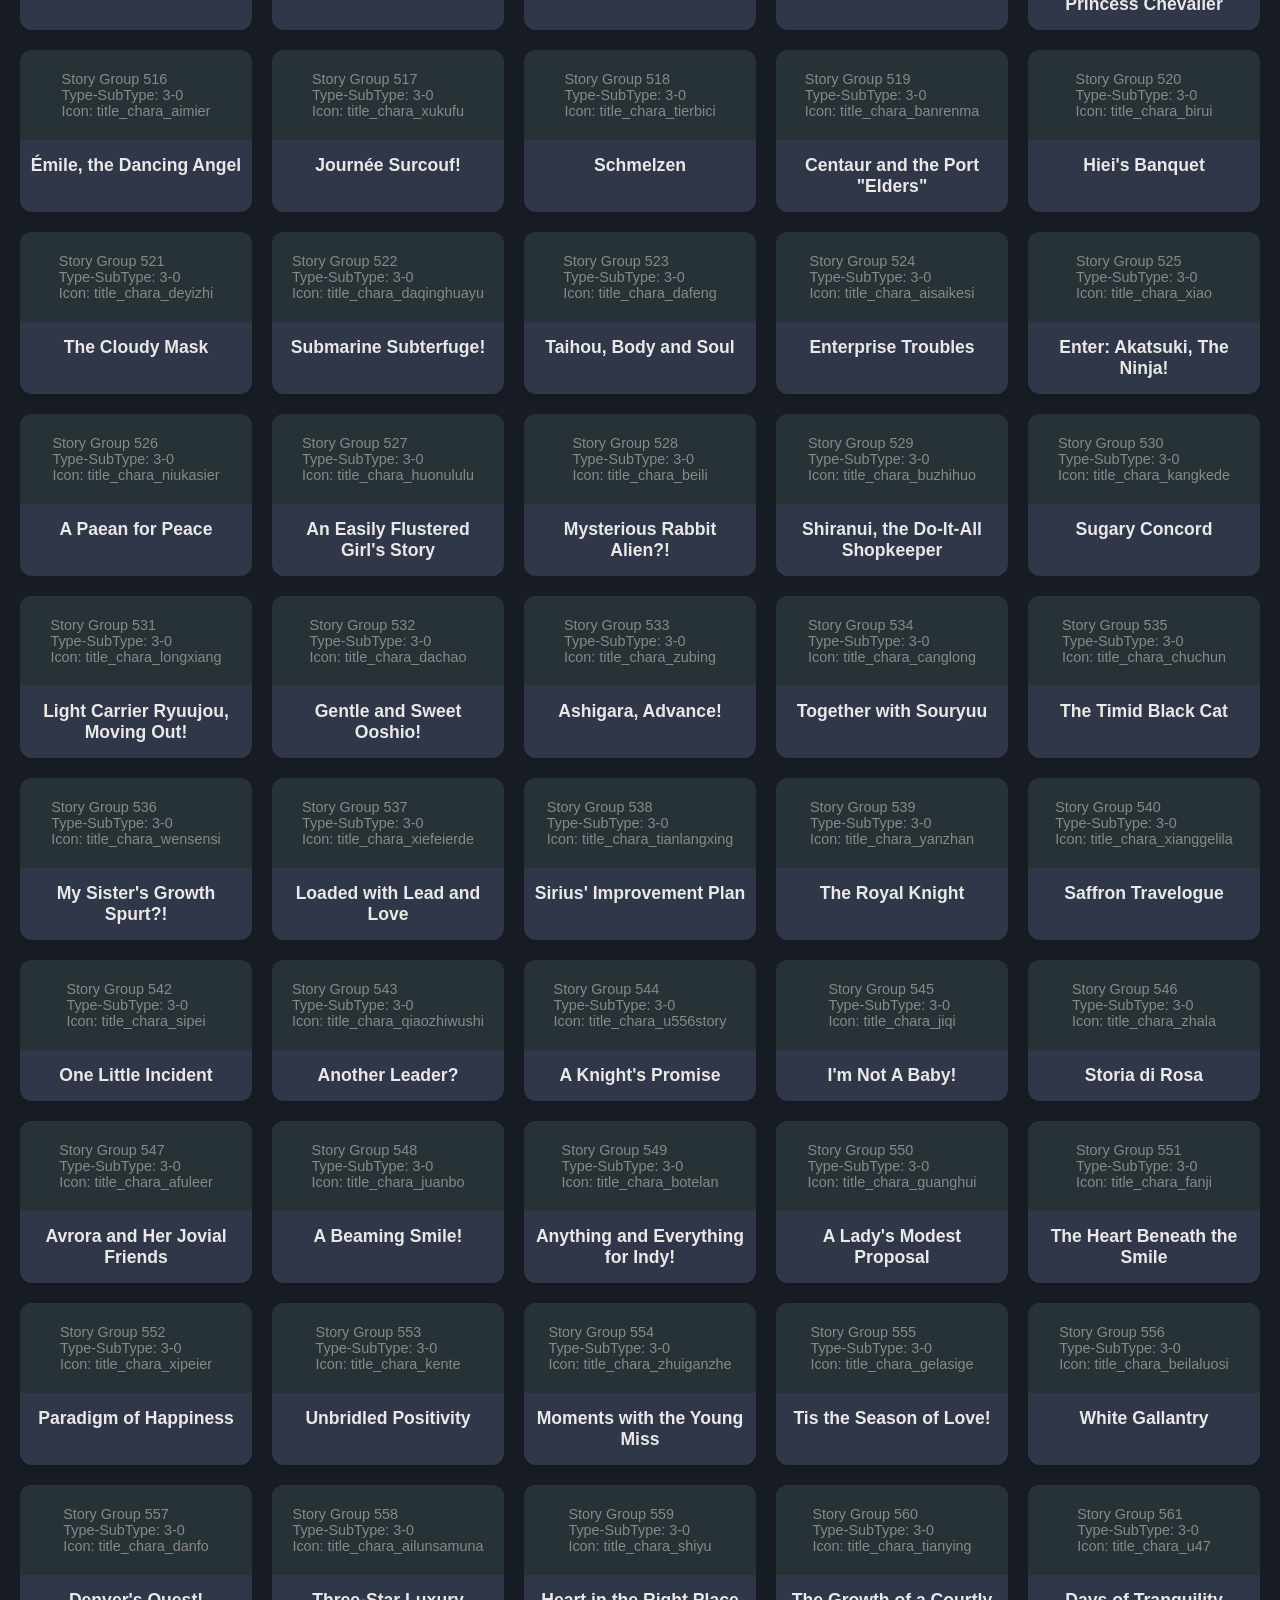
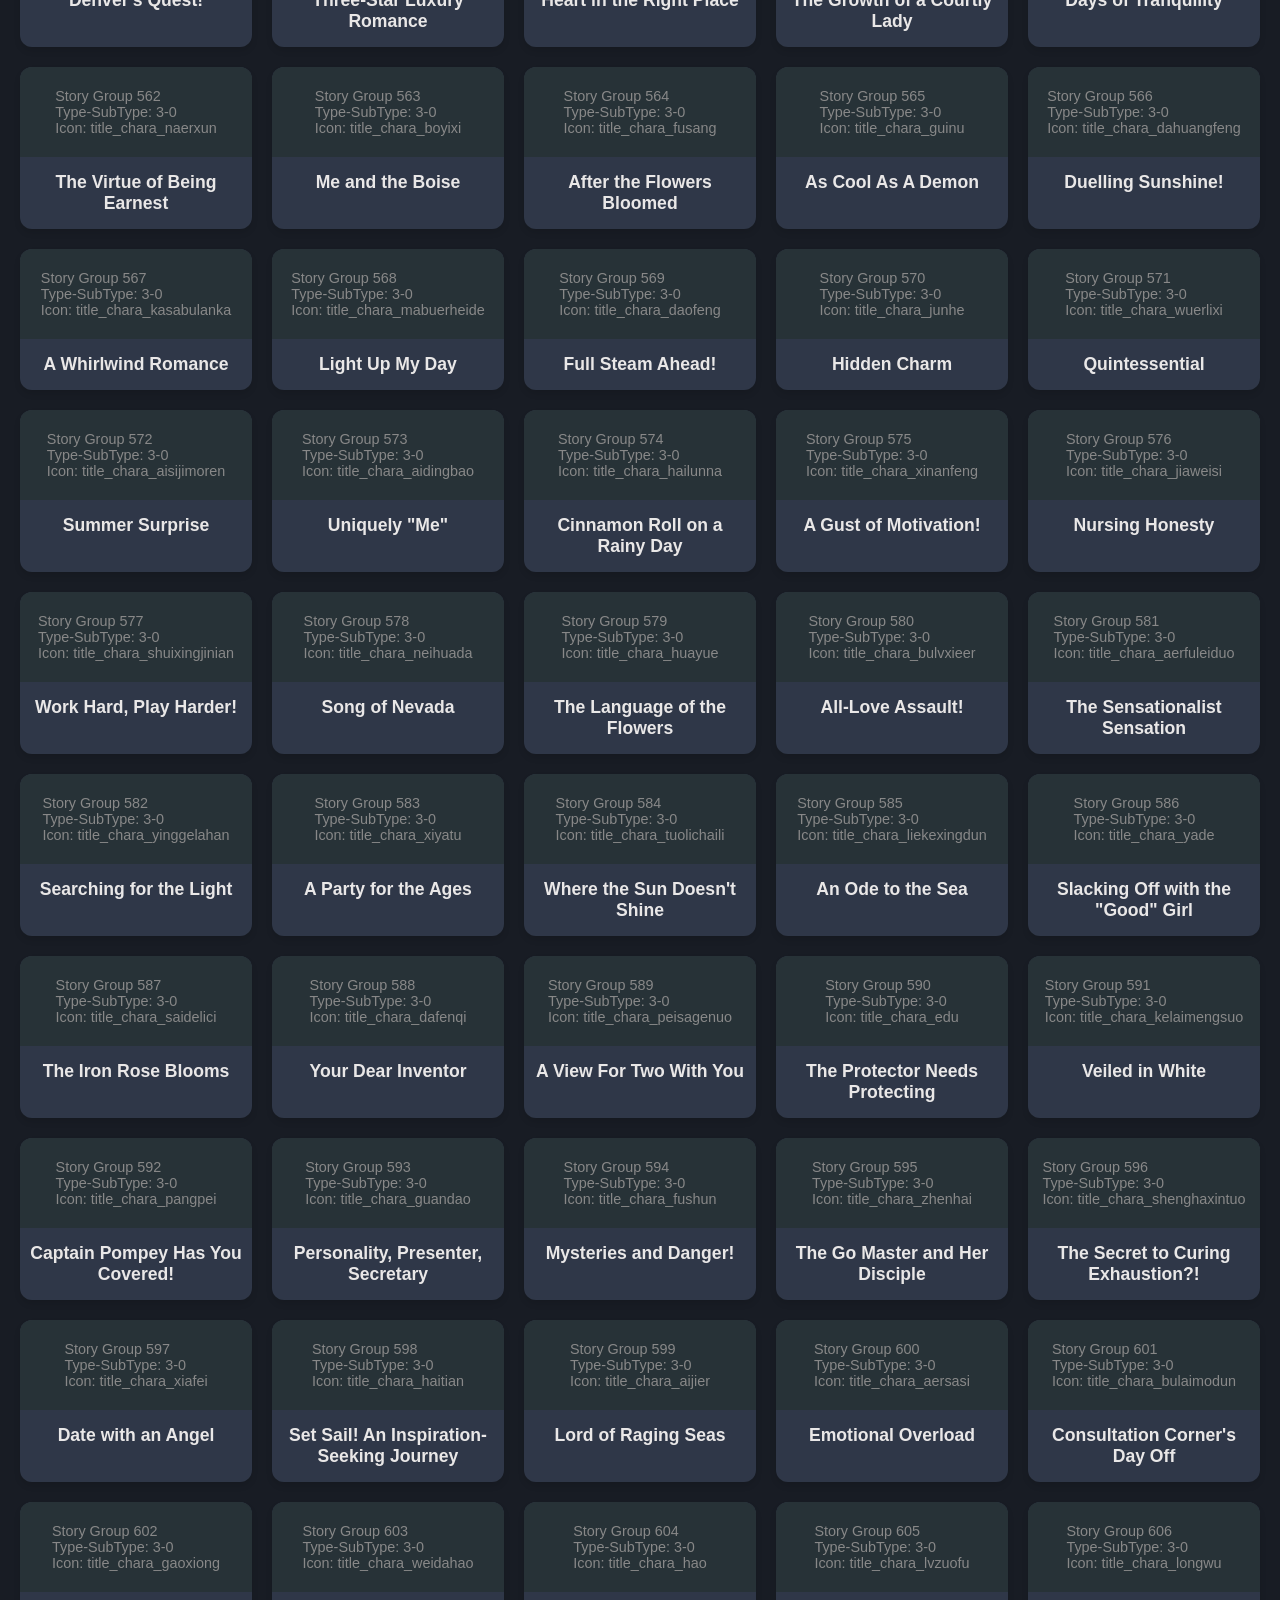
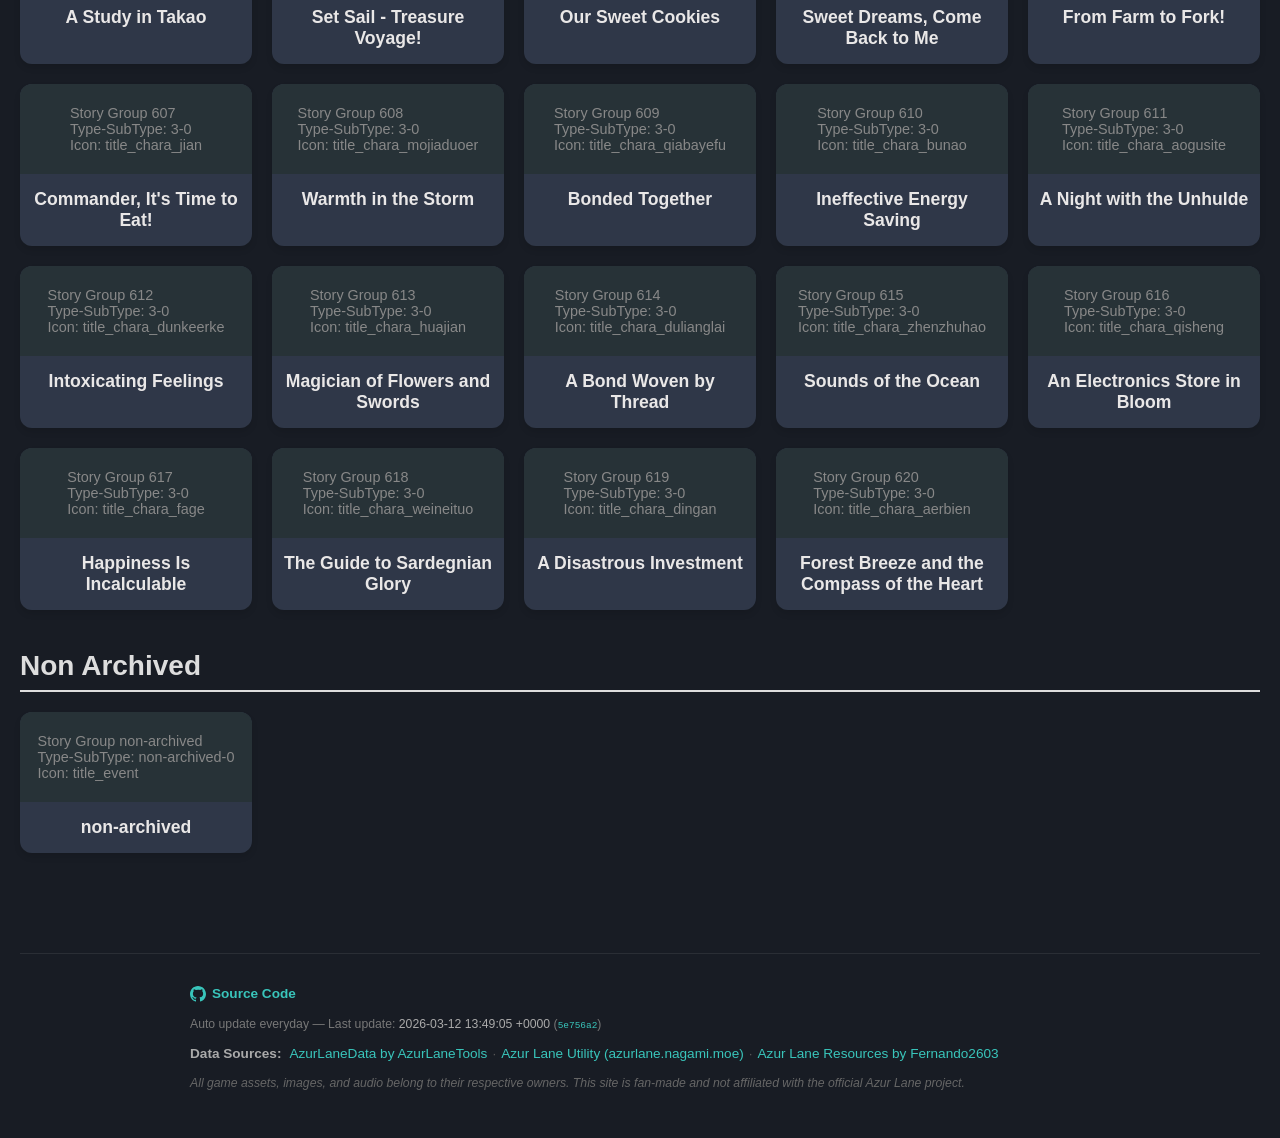
==== commit 453ae504: "Auto update -> https://github.com/AzurLaneTools/AzurLaneData/commit/5e756a27a8ef356cb369b1e0fbef4c4c" ====
--- a/index.html
+++ b/index.html
@@ -16,5 +16,33 @@
     </div>
 
     <script src="js/index.js"></script>
+
+    <footer class="site-footer">
+        <div class="footer-inner">
+            <div class="footer-links">
+                <a href="https://github.com/JCxYIS/AzurLane_Stories" target="_blank" rel="noopener noreferrer">
+                    <!-- GitHub icon -->
+                    <svg xmlns="http://www.w3.org/2000/svg" width="16" height="16" viewBox="0 0 24 24" fill="currentColor" aria-hidden="true"><path d="M12 0C5.37 0 0 5.37 0 12c0 5.3 3.438 9.8 8.205 11.385.6.113.82-.258.82-.577v-2.165c-3.338.726-4.042-1.61-4.042-1.61-.546-1.387-1.333-1.756-1.333-1.756-1.09-.745.083-.73.083-.73 1.205.085 1.84 1.237 1.84 1.237 1.07 1.835 2.807 1.305 3.492.998.108-.775.418-1.305.762-1.605-2.665-.3-5.466-1.332-5.466-5.93 0-1.31.468-2.38 1.235-3.22-.124-.303-.535-1.524.117-3.176 0 0 1.008-.322 3.3 1.23a11.5 11.5 0 0 1 3.003-.404c1.02.005 2.047.138 3.003.404 2.29-1.552 3.297-1.23 3.297-1.23.653 1.652.242 2.873.12 3.176.77.84 1.233 1.91 1.233 3.22 0 4.61-2.807 5.625-5.48 5.92.43.372.823 1.102.823 2.222v3.293c0 .322.218.694.825.576C20.565 21.796 24 17.298 24 12c0-6.63-5.37-12-12-12z"/></svg>
+                    Source Code
+                </a>
+            </div>
+            <div class="footer-update">
+                Auto update everyday &mdash; Last update: <span class="footer-commit-time" id="footer-commit-time">—</span>
+                (<a class="footer-commit-link" id="footer-commit-link" href="#"><code id="footer-commit-id">—</code></a>)
+            </div>
+            <div class="footer-sources">
+                <span class="footer-label">Data Sources:</span>
+                <a href="https://github.com/AzurLaneTools/AzurLaneData" target="_blank" rel="noopener noreferrer">AzurLaneData by AzurLaneTools</a>
+                <span class="footer-sep">·</span>
+                <a href="https://azurlane.nagami.moe/" target="_blank" rel="noopener noreferrer">Azur Lane Utility (azurlane.nagami.moe)</a>
+                <span class="footer-sep">·</span>
+                <a href="https://github.com/Fernando2603/AzurLane/tree/main" target="_blank" rel="noopener noreferrer">Azur Lane Resources by Fernando2603</a>
+            </div>
+            <div class="footer-disclaimer">
+                All game assets, images, and audio belong to their respective owners. This site is fan-made and not affiliated with the official Azur Lane project.
+                <!-- Nagato is my waifu & happy white valentines -->
+            </div>
+        </div>
+    </footer>
 </body>
 </html>
--- a/css/style.css
+++ b/css/style.css
@@ -281,3 +281,102 @@
 .back-link:hover {
   text-decoration: underline;
 }
+
+
+.site-footer {
+  margin-top: 60px;
+  border-top: 1px solid rgba(255, 255, 255, 0.08);
+  padding: 28px 20px 24px;
+  color: #888;
+  font-size: 0.85em;
+  line-height: 1.7;
+}
+
+.footer-inner {
+  max-width: 900px;
+  margin: 0 auto;
+  display: flex;
+  flex-direction: column;
+  gap: 8px;
+}
+
+.footer-links {
+  display: flex;
+  align-items: center;
+  gap: 8px;
+  font-weight: 600;
+  font-size: 1em;
+}
+
+.footer-update {
+  color: #777;
+  font-size: 0.9em;
+}
+
+.footer-commit-time {
+  color: #aaa;
+}
+
+.footer-commit-link {
+  color: #39c5bb;
+  text-decoration: none;
+  transition: color 0.2s;
+}
+
+.footer-commit-link:hover {
+  color: #6ddbd6;
+  text-decoration: underline;
+}
+
+.footer-commit-link code {
+  font-family: monospace;
+  font-size: 0.95em;
+}
+
+.footer-links a {
+  display: inline-flex;
+  align-items: center;
+  gap: 6px;
+  color: #39c5bb;
+  text-decoration: none;
+  transition: color 0.2s;
+}
+
+.footer-links a:hover {
+  color: #6ddbd6;
+  text-decoration: underline;
+}
+
+.footer-sources {
+  display: flex;
+  flex-wrap: wrap;
+  align-items: center;
+  gap: 5px;
+}
+
+.footer-label {
+  font-weight: 600;
+  color: #aaa;
+  margin-right: 3px;
+}
+
+.footer-sources a {
+  color: #39c5bb;
+  text-decoration: none;
+  transition: color 0.2s;
+}
+
+.footer-sources a:hover {
+  color: #6ddbd6;
+  text-decoration: underline;
+}
+
+.footer-sep {
+  color: #555;
+}
+
+.footer-disclaimer {
+  color: #666;
+  font-size: 0.9em;
+  font-style: italic;
+}
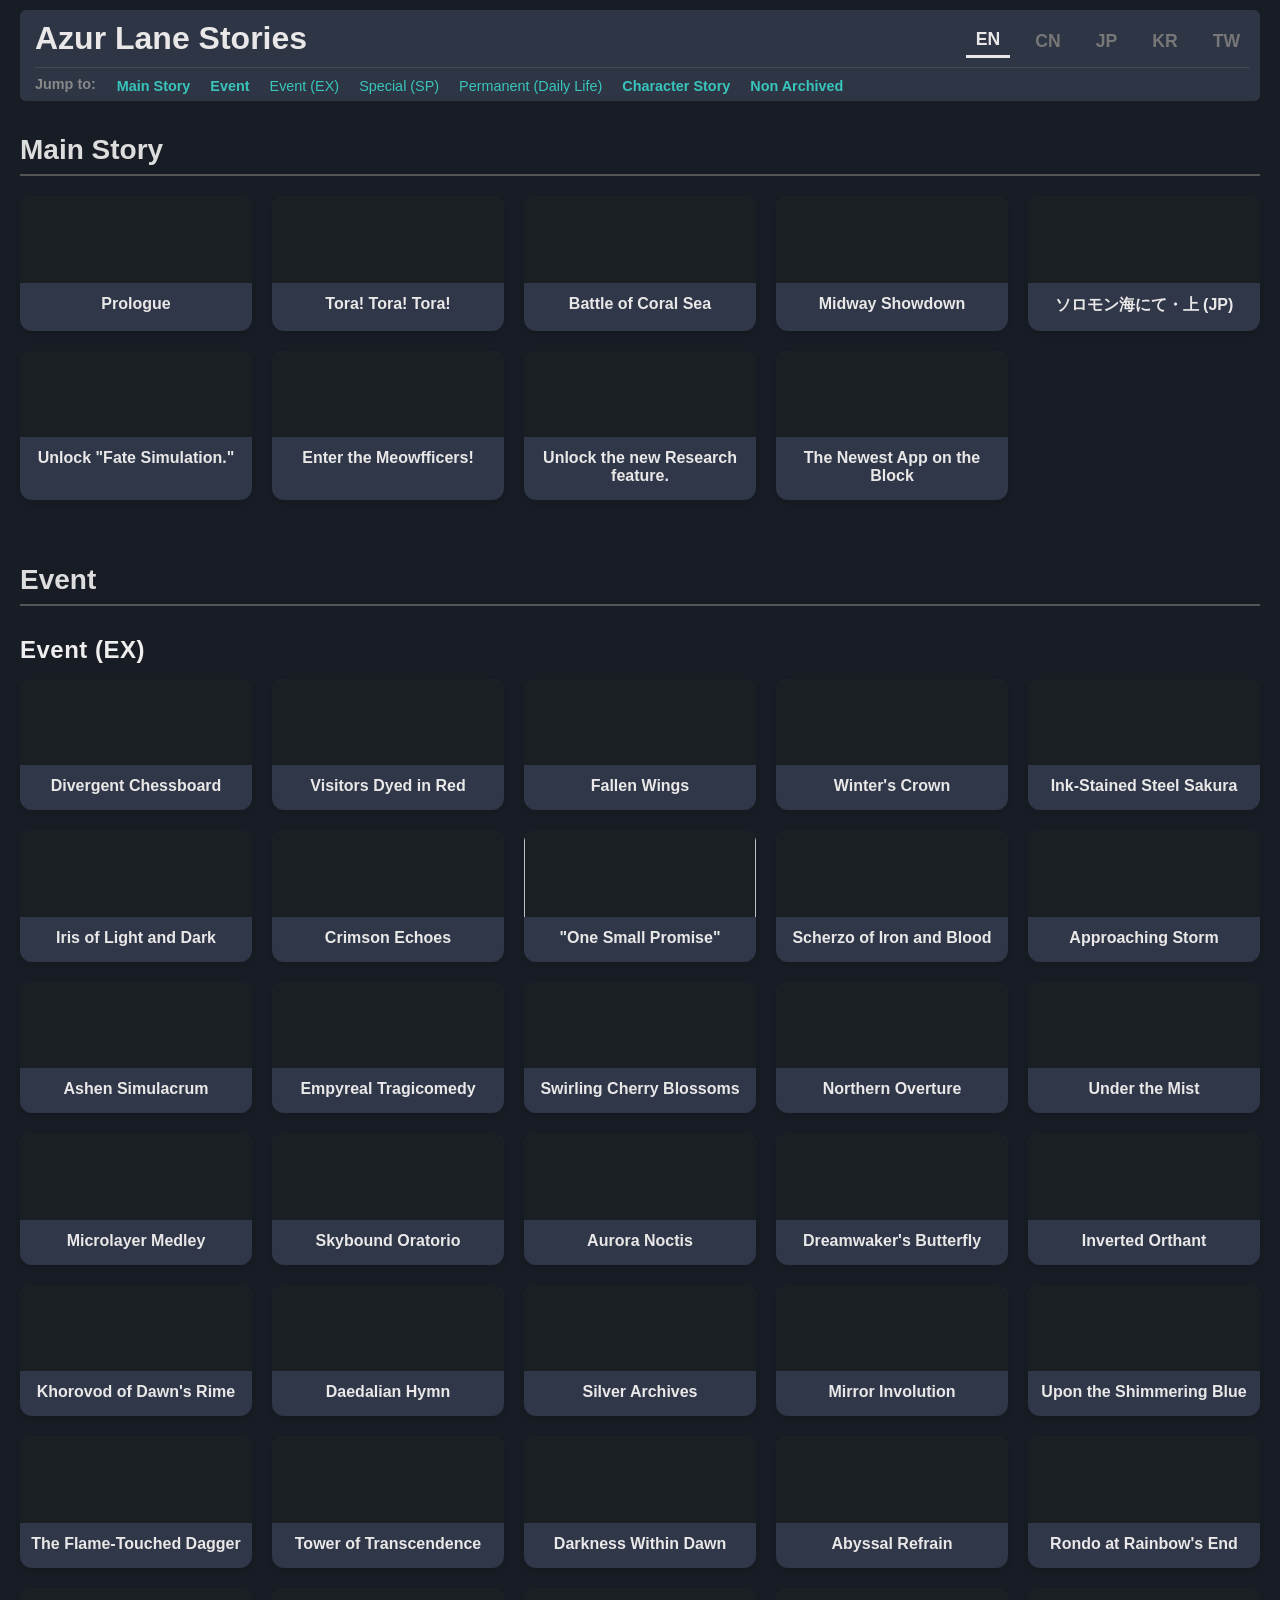
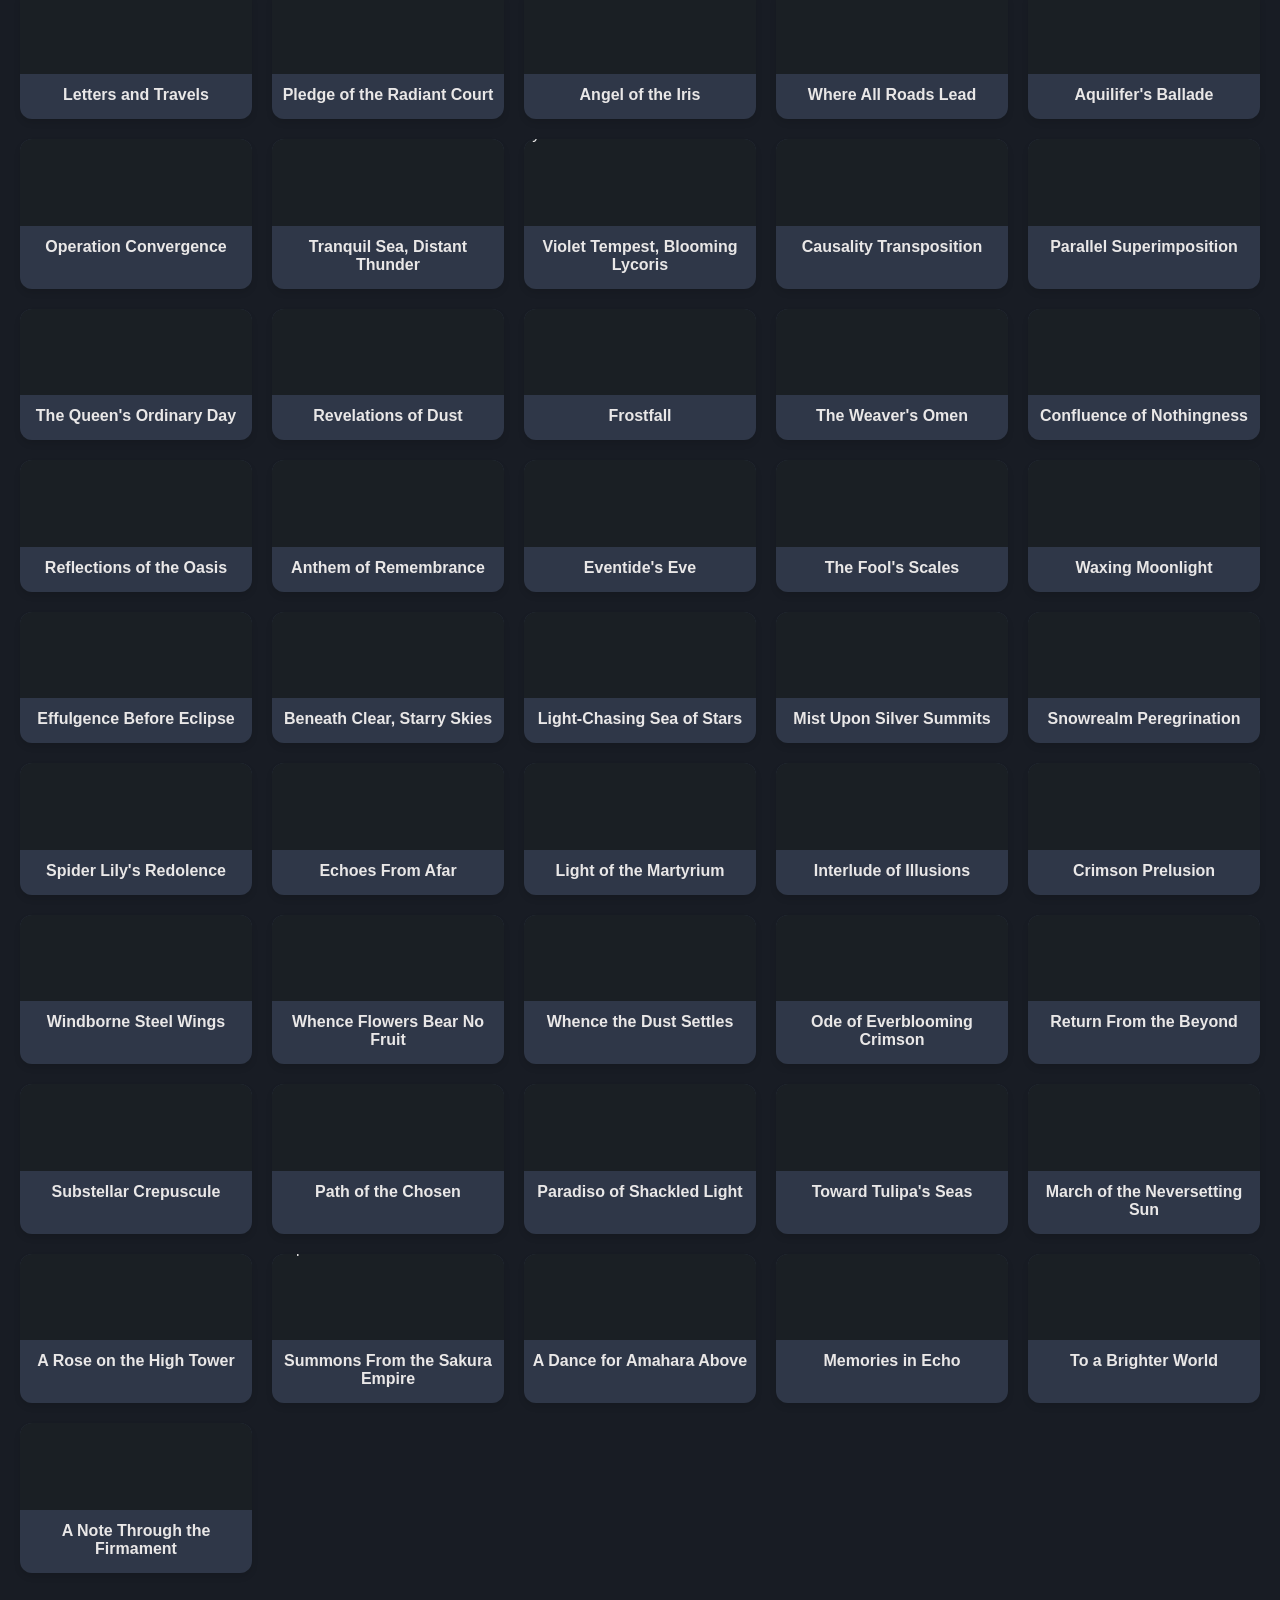
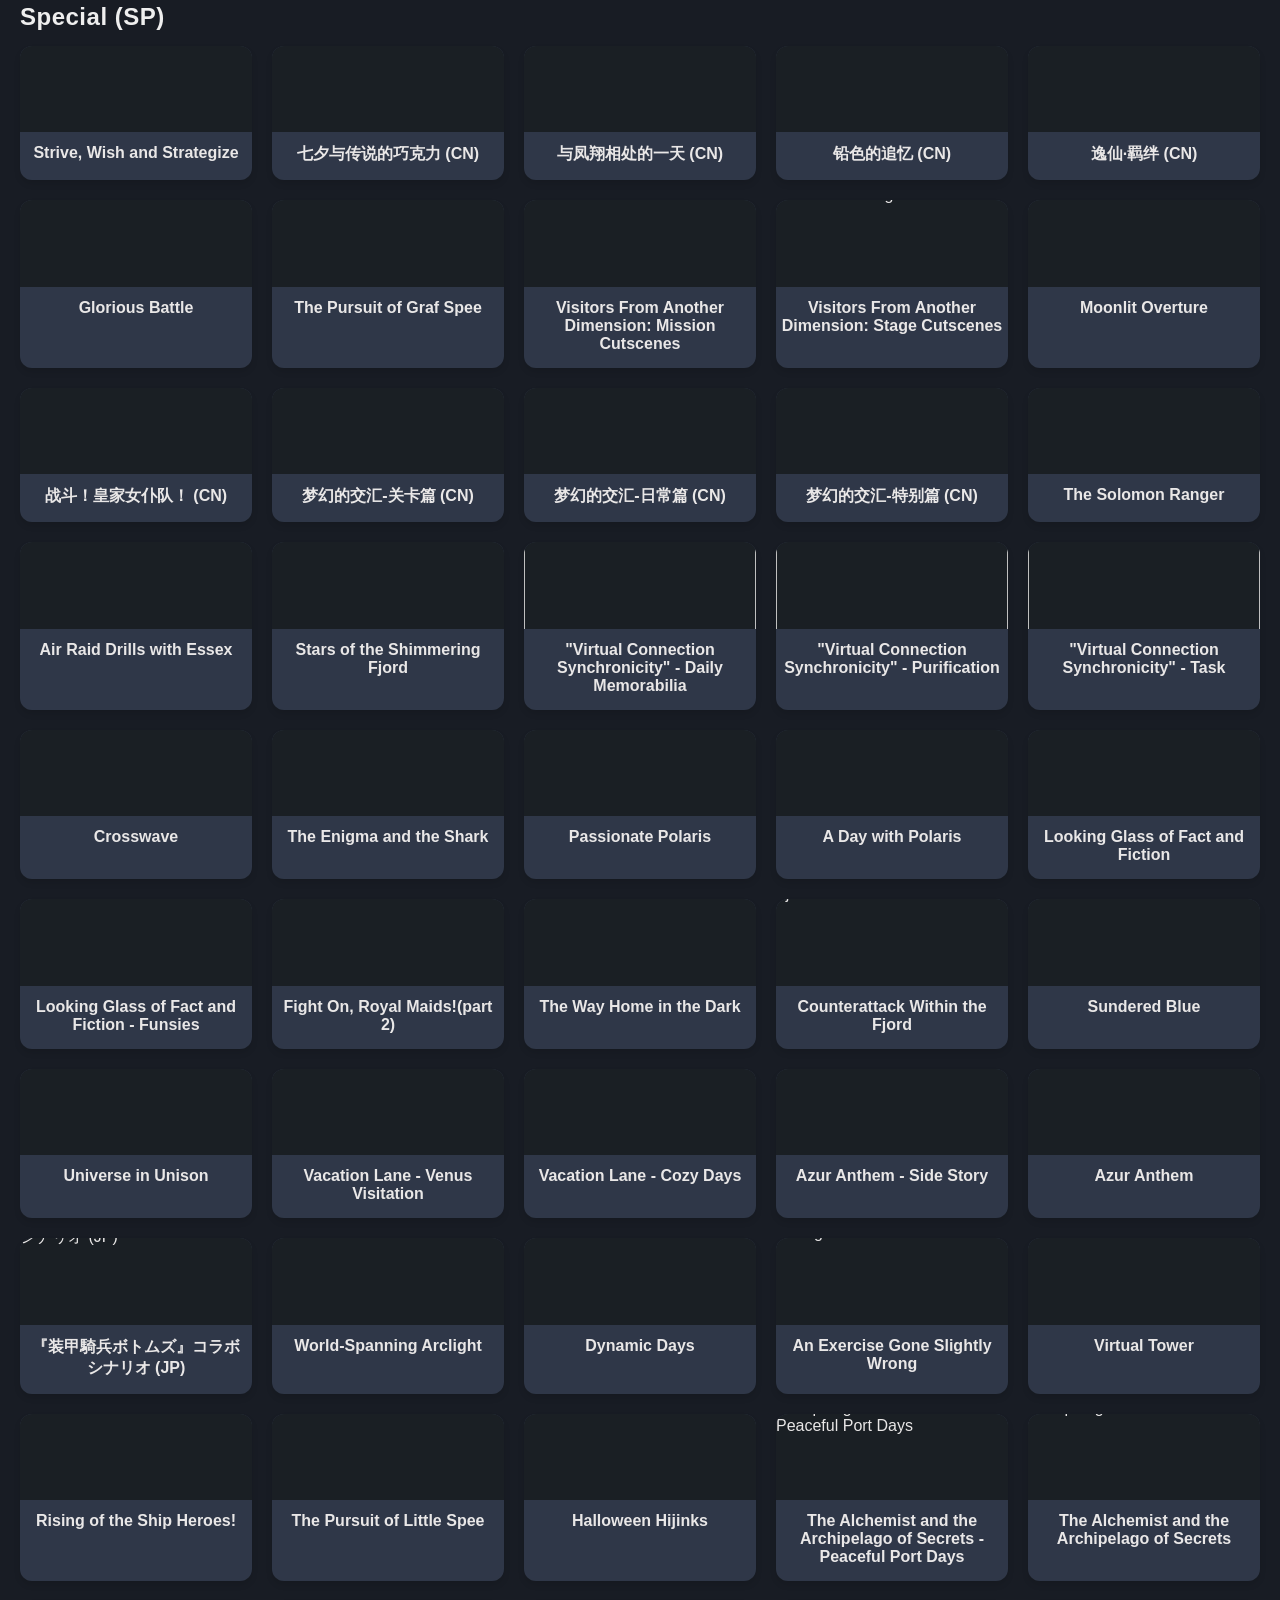
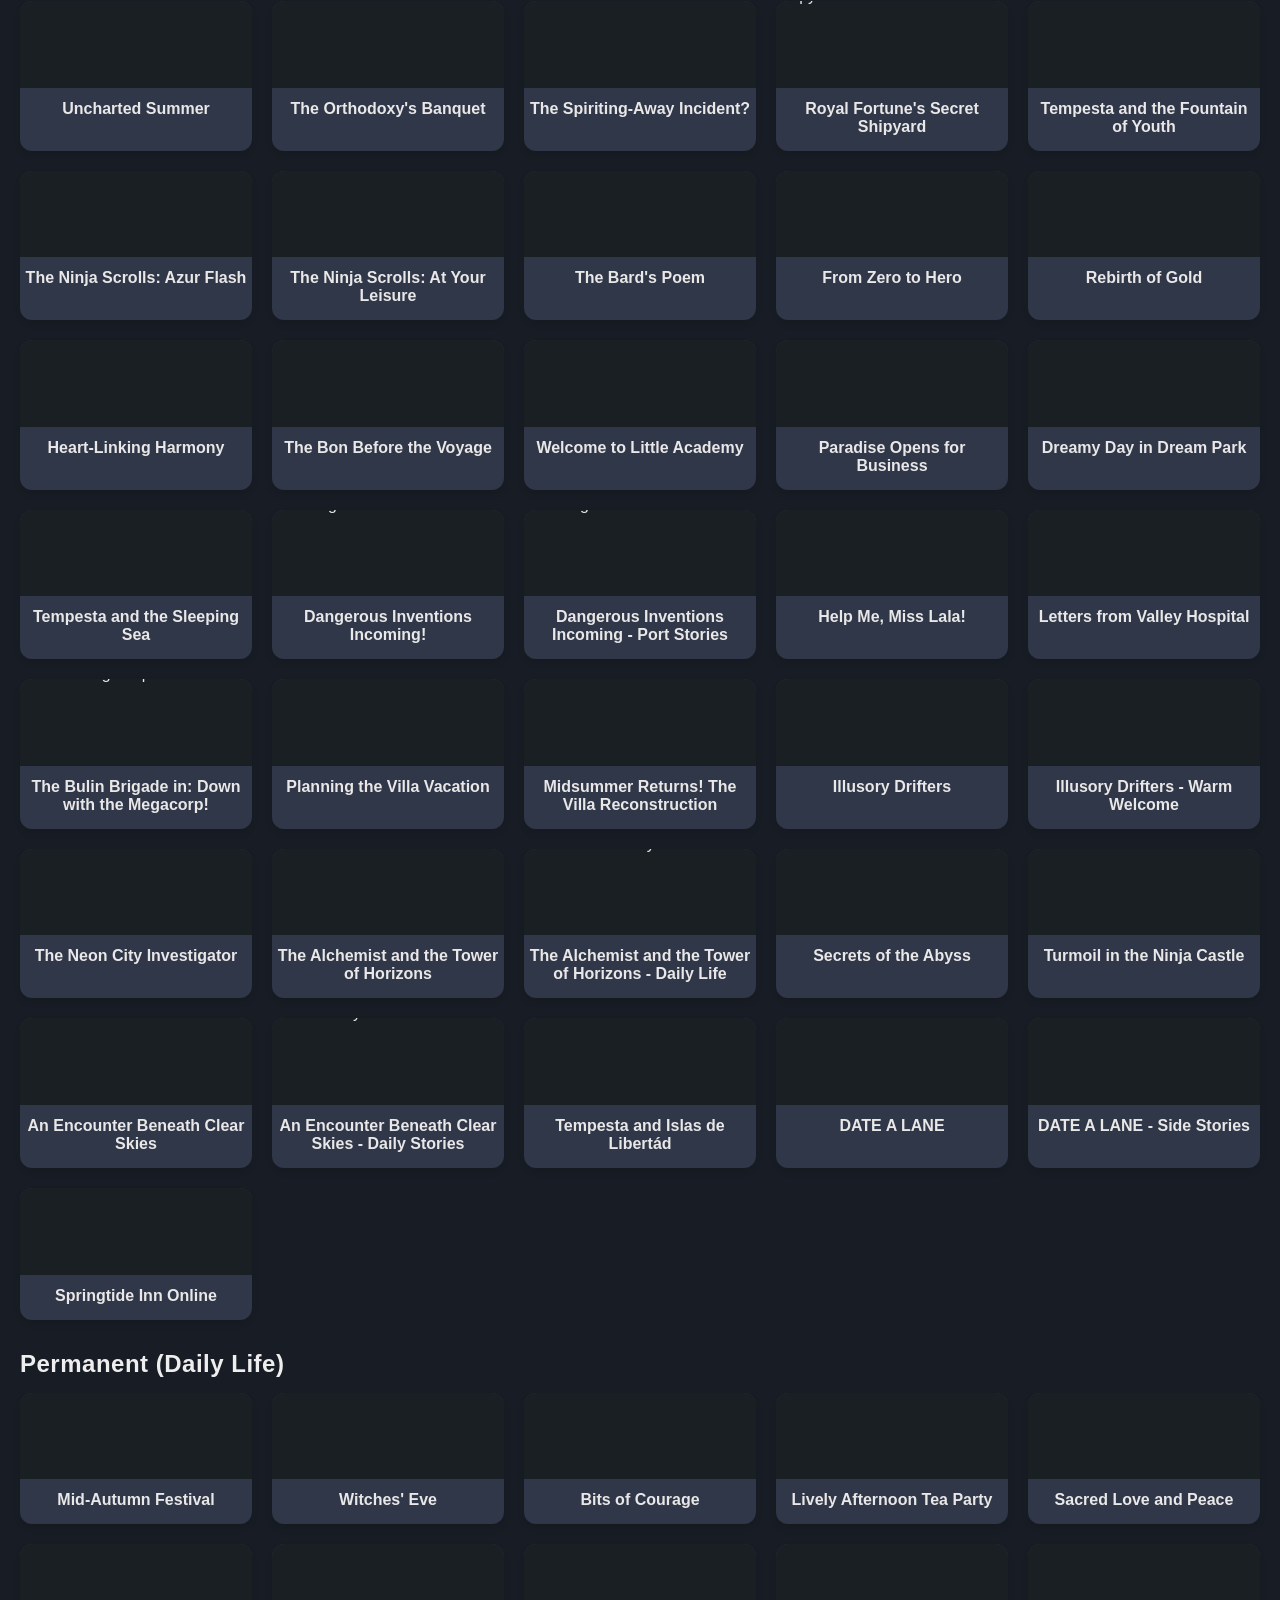
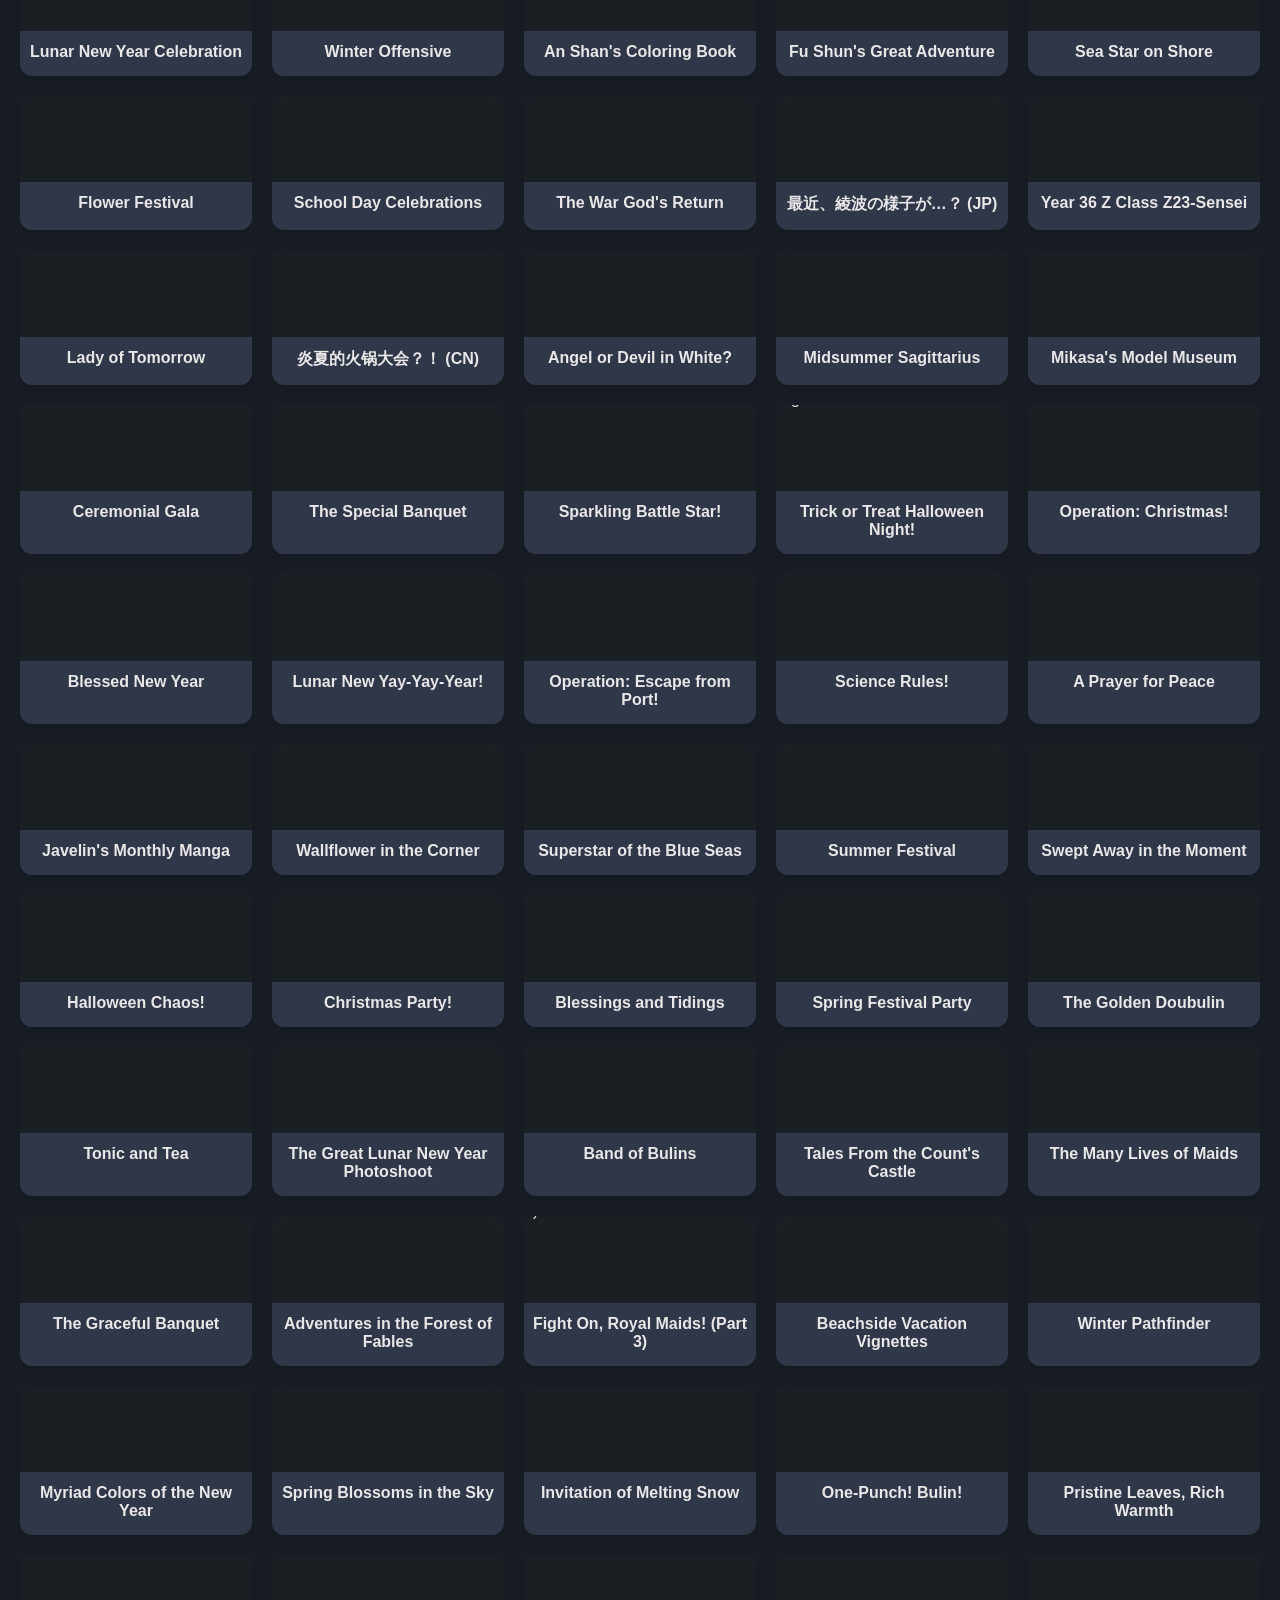
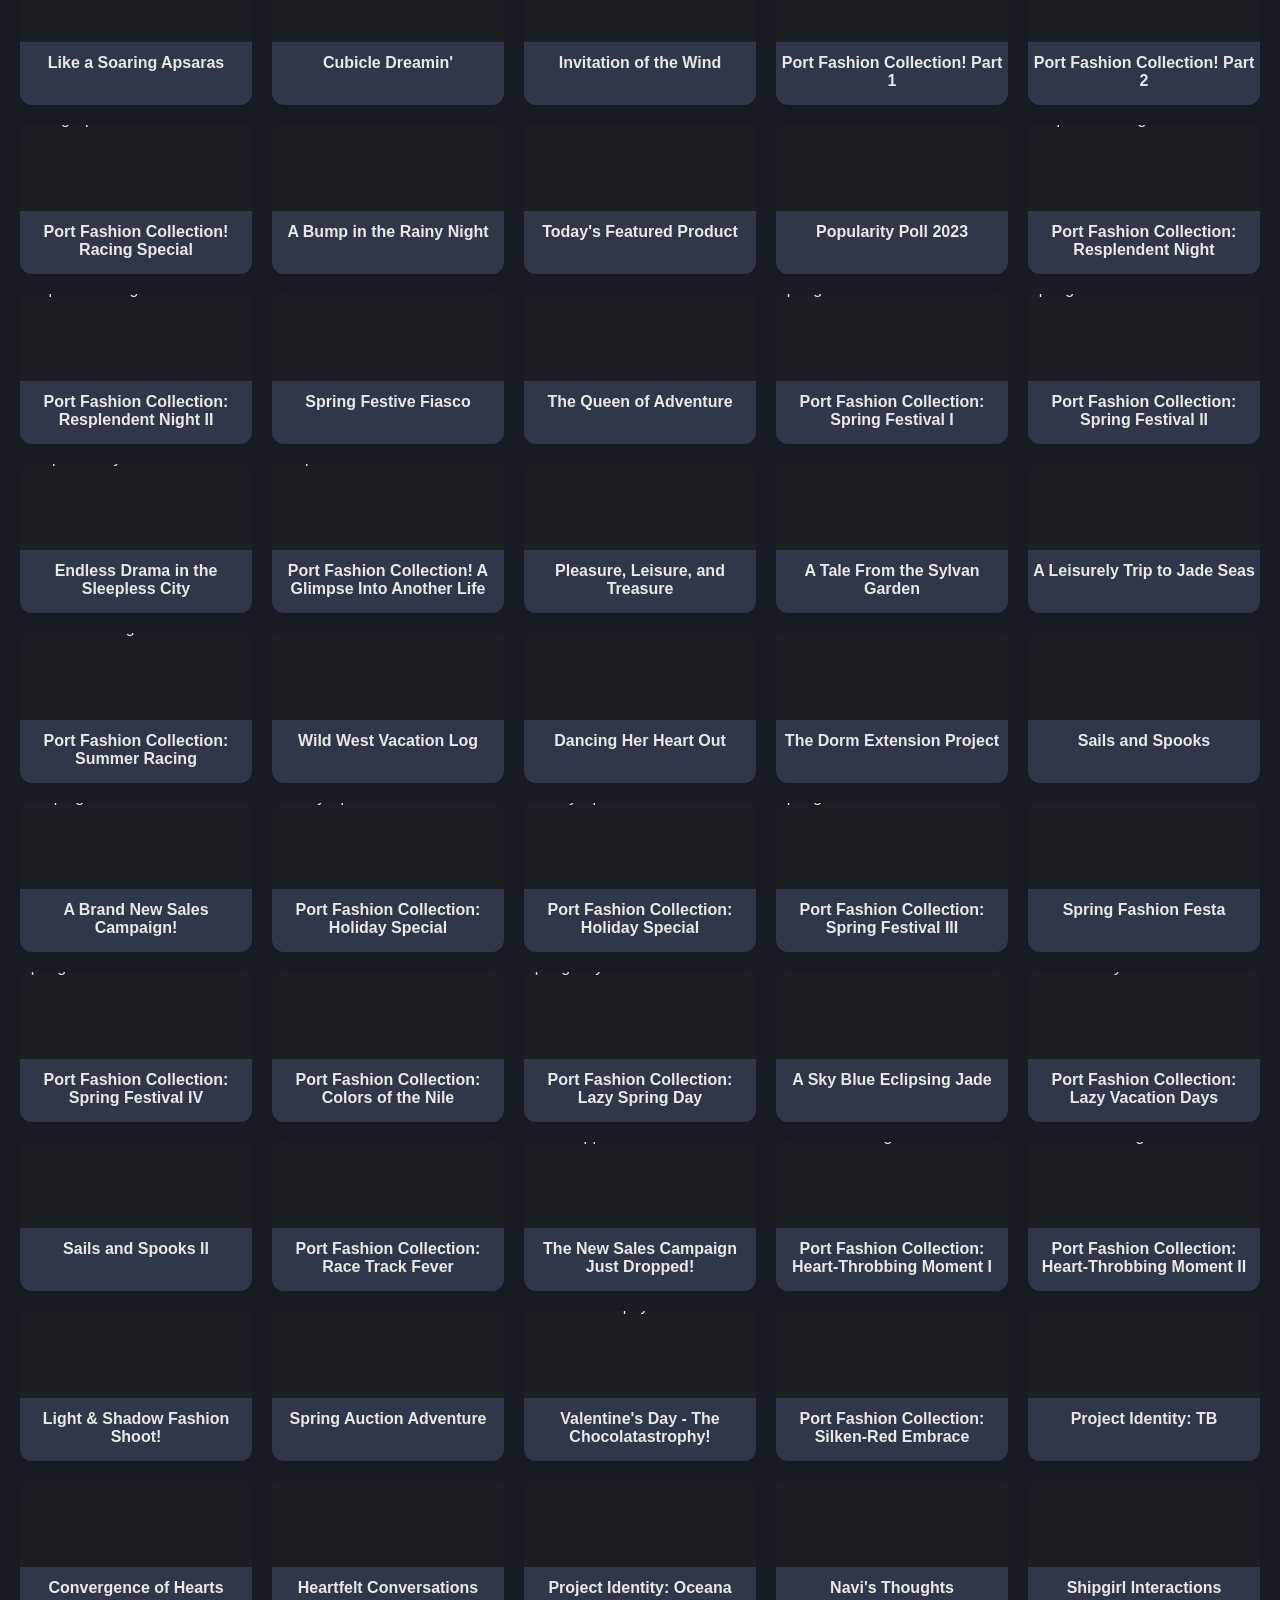
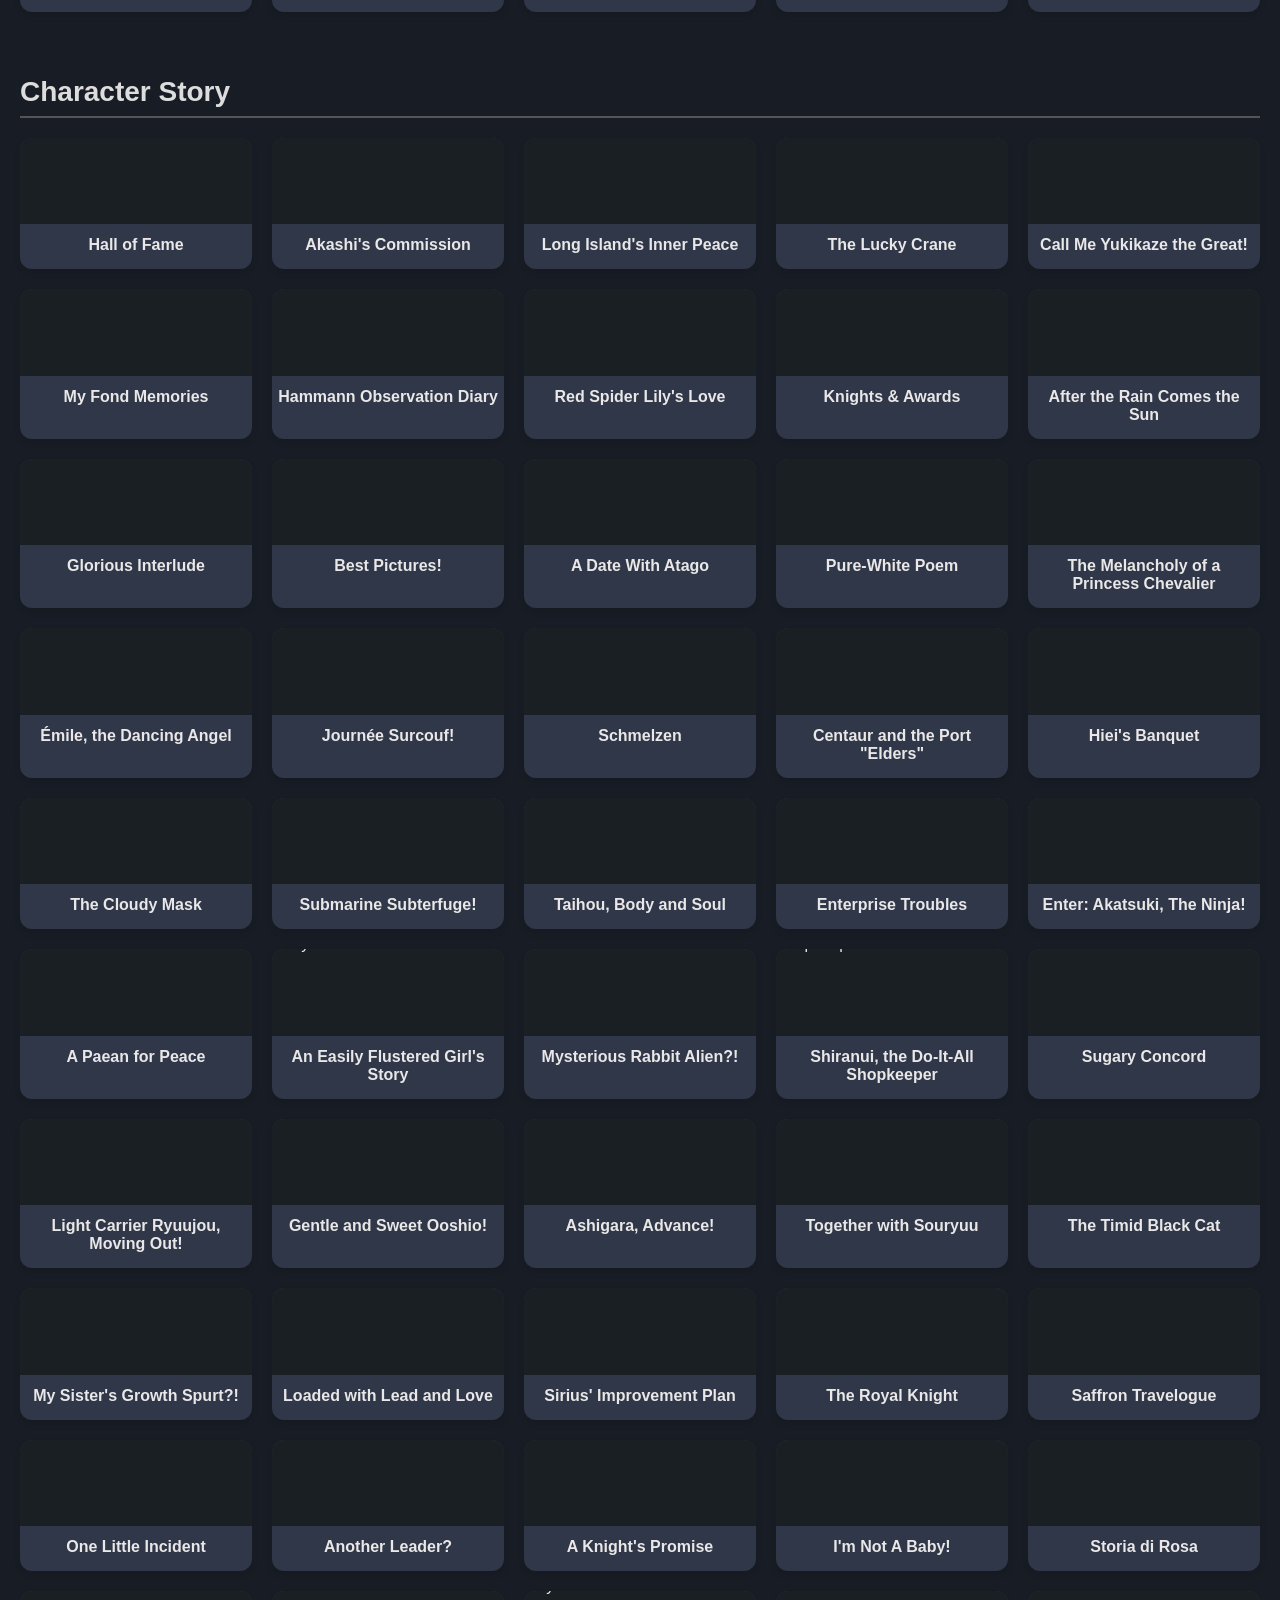
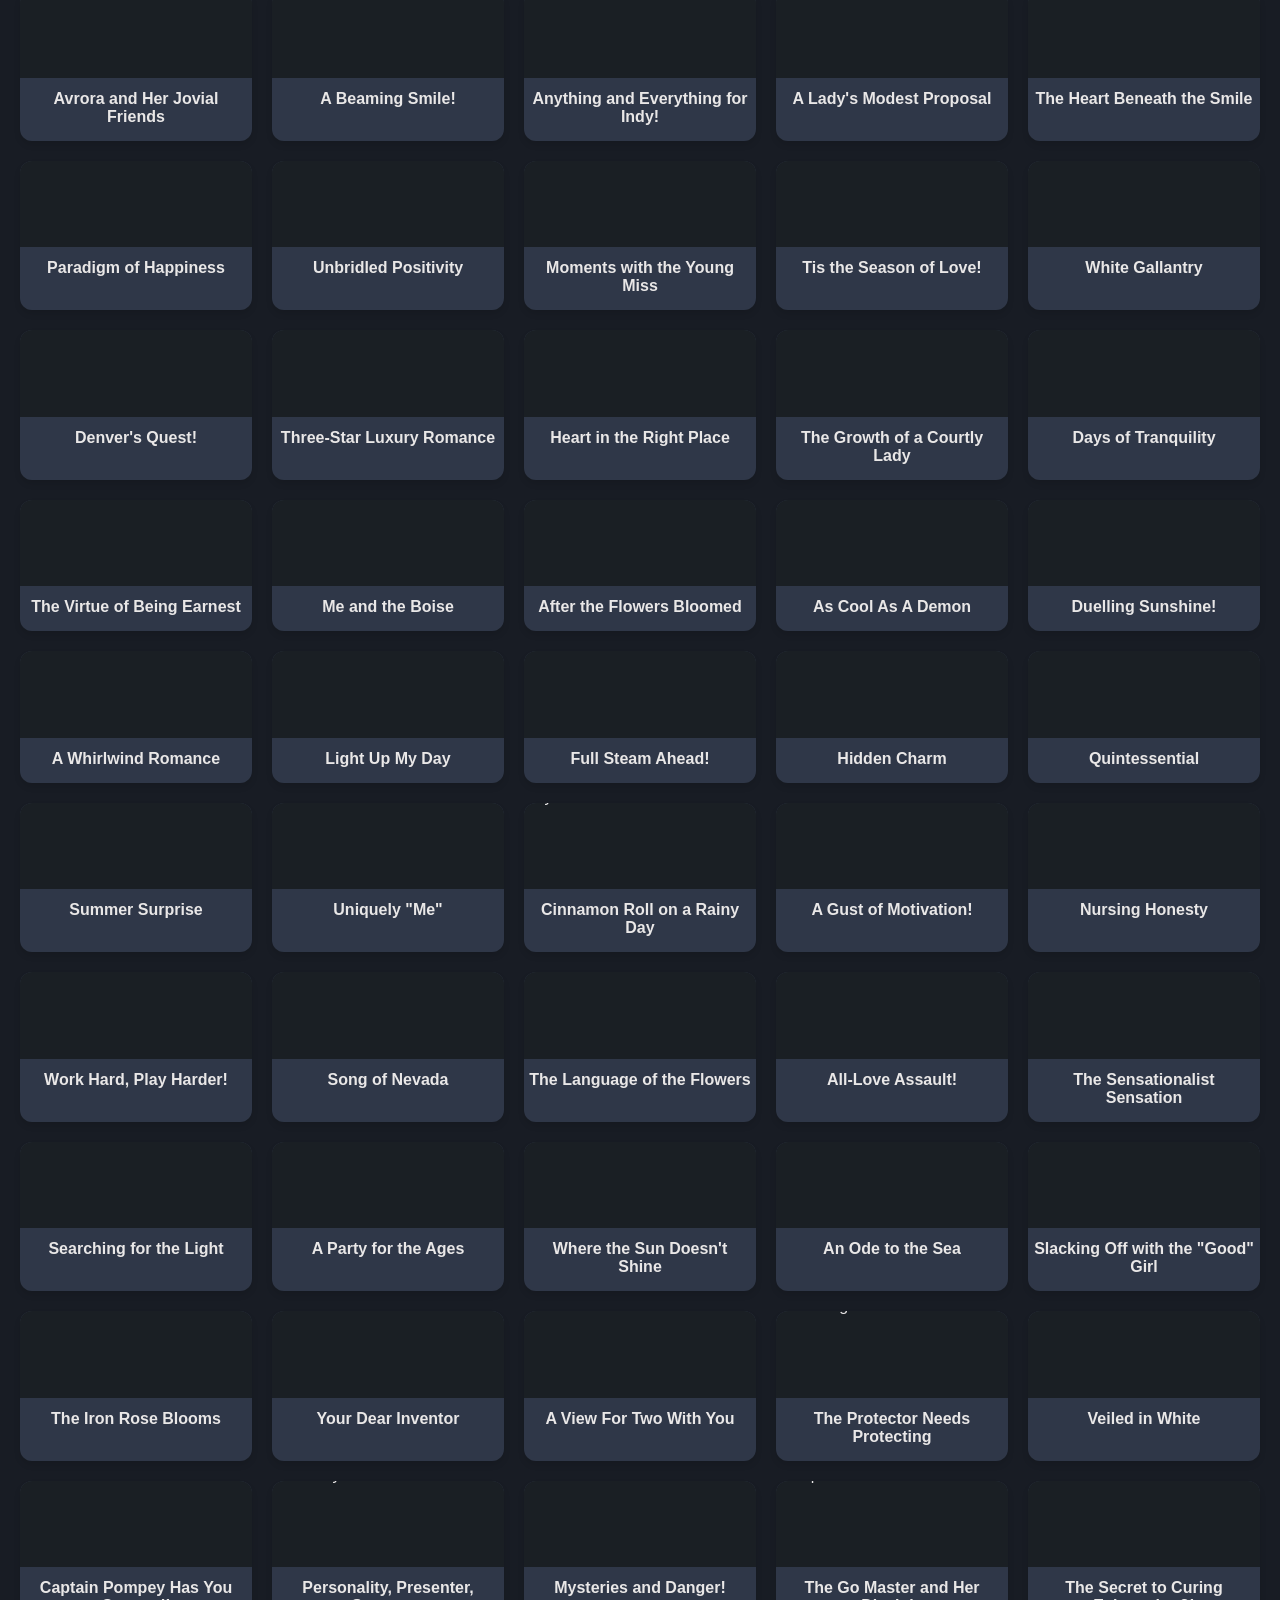
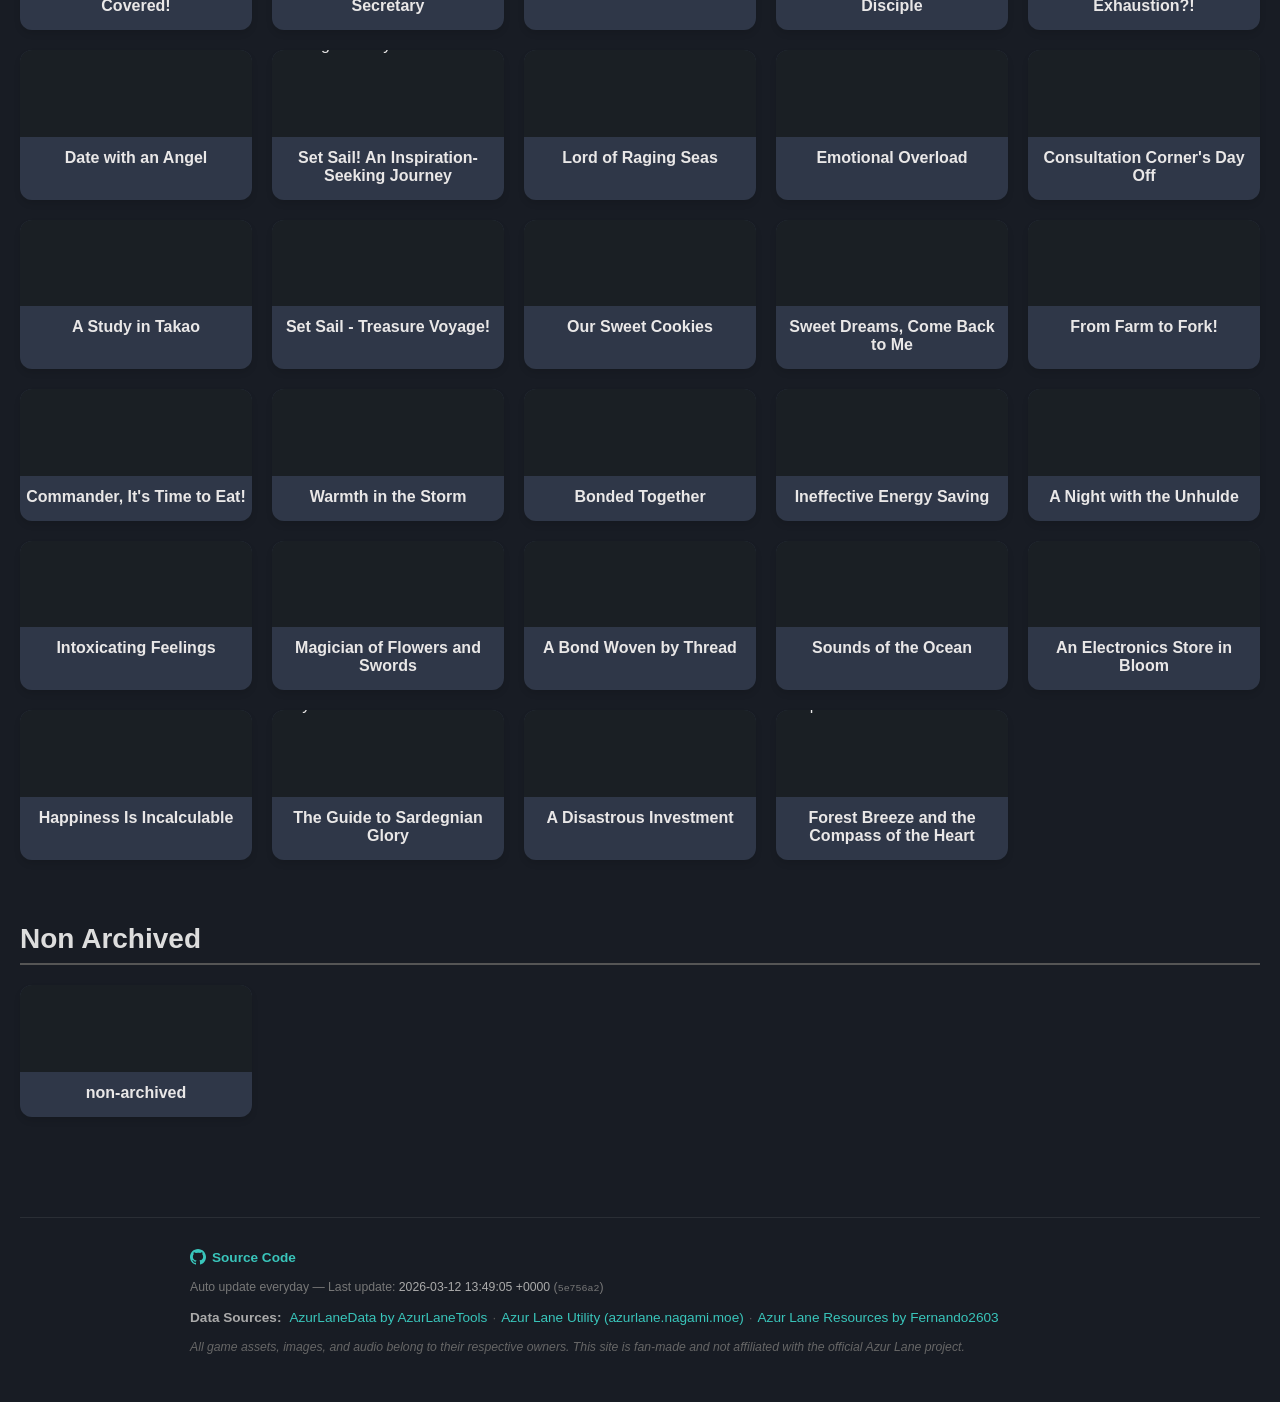
==== commit 6d88888d: "Auto update -> https://github.com/AzurLaneTools/AzurLaneData/commit/5e756a27a8ef356cb369b1e0fbef4c4c" ====
--- a/index.html
+++ b/index.html
@@ -7,9 +7,12 @@
     <link rel="stylesheet" href="css/style.css">
 </head>
 <body>
-    <div class="header-controls">
-        <h1>Azur Lane Stories</h1>
-        <div class="tabs" id="region-tabs"></div>
+    <div class="header">
+        <div class="header-top">
+            <h1>Azur Lane Stories</h1>
+            <div class="tabs" id="region-tabs"></div>
+        </div>
+        <div id="toc-container" class="toc-container"></div>
     </div>
     
     <div class="sections-container" id="sections-container">
@@ -28,7 +31,7 @@
             </div>
             <div class="footer-update">
                 Auto update everyday &mdash; Last update: <span class="footer-commit-time" id="footer-commit-time">—</span>
-                (<a class="footer-commit-link" id="footer-commit-link" href="#"><code id="footer-commit-id">—</code></a>)
+                (<code id="footer-commit-id">—</code>)
             </div>
             <div class="footer-sources">
                 <span class="footer-label">Data Sources:</span>
--- a/css/style.css
+++ b/css/style.css
@@ -2,27 +2,24 @@
   font-family: "Segoe UI", Tahoma, Geneva, Verdana, sans-serif;
   margin: 0;
   padding: 20px;
-  background-color: rgb(24, 28, 36);;
+  background-color: rgb(24, 28, 36);
+  background-size: cover;
+  background-attachment: fixed;
+  background-position: center;
+  background-repeat: no-repeat;
   color: #e9e7e7;
 }
 h1 {
   text-align: left;
-  margin-bottom: 10px;
-}
-.header-controls {
-  display: flex;
-  align-items: center;
-  justify-content: space-between;
-  border-bottom: 2px solid #e9e7e7;
-  padding-bottom: 10px;
-  margin-bottom: 30px;
-}
+  margin: 0 0 5px 0;
+}
+/* .header-controls removed in favor of .header */
 .header {
   position: sticky;
   top: 0;
   background-color: rgba(49, 57, 74, 0.9);
   z-index: 100;
-  padding: 10px 10px 0px 10px;
+  padding: 10px 10px 0px 15px;
   margin-top: -10px; /* Offset the body padding slightly if needed */
   border-radius: 6px;
 }
@@ -89,6 +86,58 @@
   color: #fff;
 }
 
+/* ── TOC (Sticky Header Navigation) ─────────────────────────────── */
+.toc-container {
+  display: flex;
+  gap: 12px;
+  margin-bottom: 10px;
+  border-top: 1px solid rgba(233, 231, 231, 0.1);
+  padding: 8px 0 5px 0;
+  flex-wrap: nowrap;
+  overflow-x: auto;
+  white-space: nowrap;
+  scrollbar-width: thin;
+  font-size: 0.9em;
+}
+
+.toc-container::-webkit-scrollbar {
+  height: 4px;
+}
+.toc-container::-webkit-scrollbar-thumb {
+  background: rgba(204, 204, 204, 0.3);
+  border-radius: 4px;
+}
+
+.toc-label {
+  font-weight: bold;
+  color: #888;
+  margin-right: 5px;
+  flex-shrink: 0;
+}
+
+.toc-link {
+  color: #39c5bb;
+  text-decoration: none;
+  transition: all 0.2s;
+  padding: 2px 4px;
+  flex-shrink: 0;
+}
+
+.toc-link:hover {
+  color: #fff;
+  text-decoration: underline;
+}
+
+.toc-link.level-1 {
+  font-weight: bold;
+}
+
+.toc-link.level-2 {
+  
+}
+
+/* ────────────────────────────────────────────────────────────────── */
+
 .sections-container {
   display: flex;
   flex-direction: column;
@@ -96,21 +145,22 @@
 .type-section {
   margin-bottom: 40px;
 }
-.type-header {
-  border-bottom: 2px solid #ddd;
+h2.type-header {
+  border-bottom: 2px solid #555;
   padding-bottom: 8px;
   margin-bottom: 20px;
   color: #ddd;
   font-size: 1.75em;
   font-weight: bold;
-}
-.subtype-header {
+  scroll-margin-top: 120px; /* Buffer for anchor jumping */
+}
+h3.subtype-header {
   font-size: 1.5em;
   color: #eee;
   margin: 30px 0 15px 0;
-  /* padding-left: 12px; */
   font-weight: 600;
   letter-spacing: 0.5px;
+  scroll-margin-top: 120px; /* Buffer for anchor jumping */
 }
 .grid-container {
   display: grid;
@@ -136,23 +186,54 @@
   transform: translateY(-5px);
   box-shadow: 5px 8px 15px #39c5bb26;
 }
-.card-img-placeholder {
+.card-img-container {
   width: 100%;
-  height: 90px;
-  /* height: 120px; */
-  background-color: #273237;
+  aspect-ratio: 370 / 138;
+  background-color: #1a1f24;
+  position: relative;
+  overflow: hidden;
   display: flex;
   align-items: center;
   justify-content: center;
-  color: #888;
-  font-size: 0.9em;
-  margin-bottom: 15px;
+  margin-bottom: 12px;
+}
+.card-icon {
+  width: 100%;
+  height: 175%;
+  object-fit: cover;
+  transition: transform 0.3s ease;
+}
+.card:hover .card-icon {
+  transform: scale(1.05);
+}
+.card-debug-info {
+  position: absolute;
+  top: 0;
+  left: 0;
+  right: 0;
+  bottom: 0;
+  background: rgba(0, 0, 0, 0.75);
+  backdrop-filter: blur(4px);
+  color: #fff;
+  display: flex;
+  flex-direction: column;
+  align-items: center;
+  justify-content: center;
+  text-align: center;
+  font-size: 0.8em;
+  font-family: monospace;
+  opacity: 0;
+  pointer-events: none;
+  transition: opacity 0.2s ease;
+  padding: 10px;
+}
+.card-debug-info.visible {
+  opacity: 1;
 }
 .card-title {
   font-weight: bold;
   text-align: center;
-  font-size: 1.1em;
-  padding: 0 10px;
+  padding: 0 5px;
   word-wrap: break-word;
   width: 100%;
   box-sizing: border-box;
@@ -317,22 +398,6 @@
   color: #aaa;
 }
 
-.footer-commit-link {
-  color: #39c5bb;
-  text-decoration: none;
-  transition: color 0.2s;
-}
-
-.footer-commit-link:hover {
-  color: #6ddbd6;
-  text-decoration: underline;
-}
-
-.footer-commit-link code {
-  font-family: monospace;
-  font-size: 0.95em;
-}
-
 .footer-links a {
   display: inline-flex;
   align-items: center;
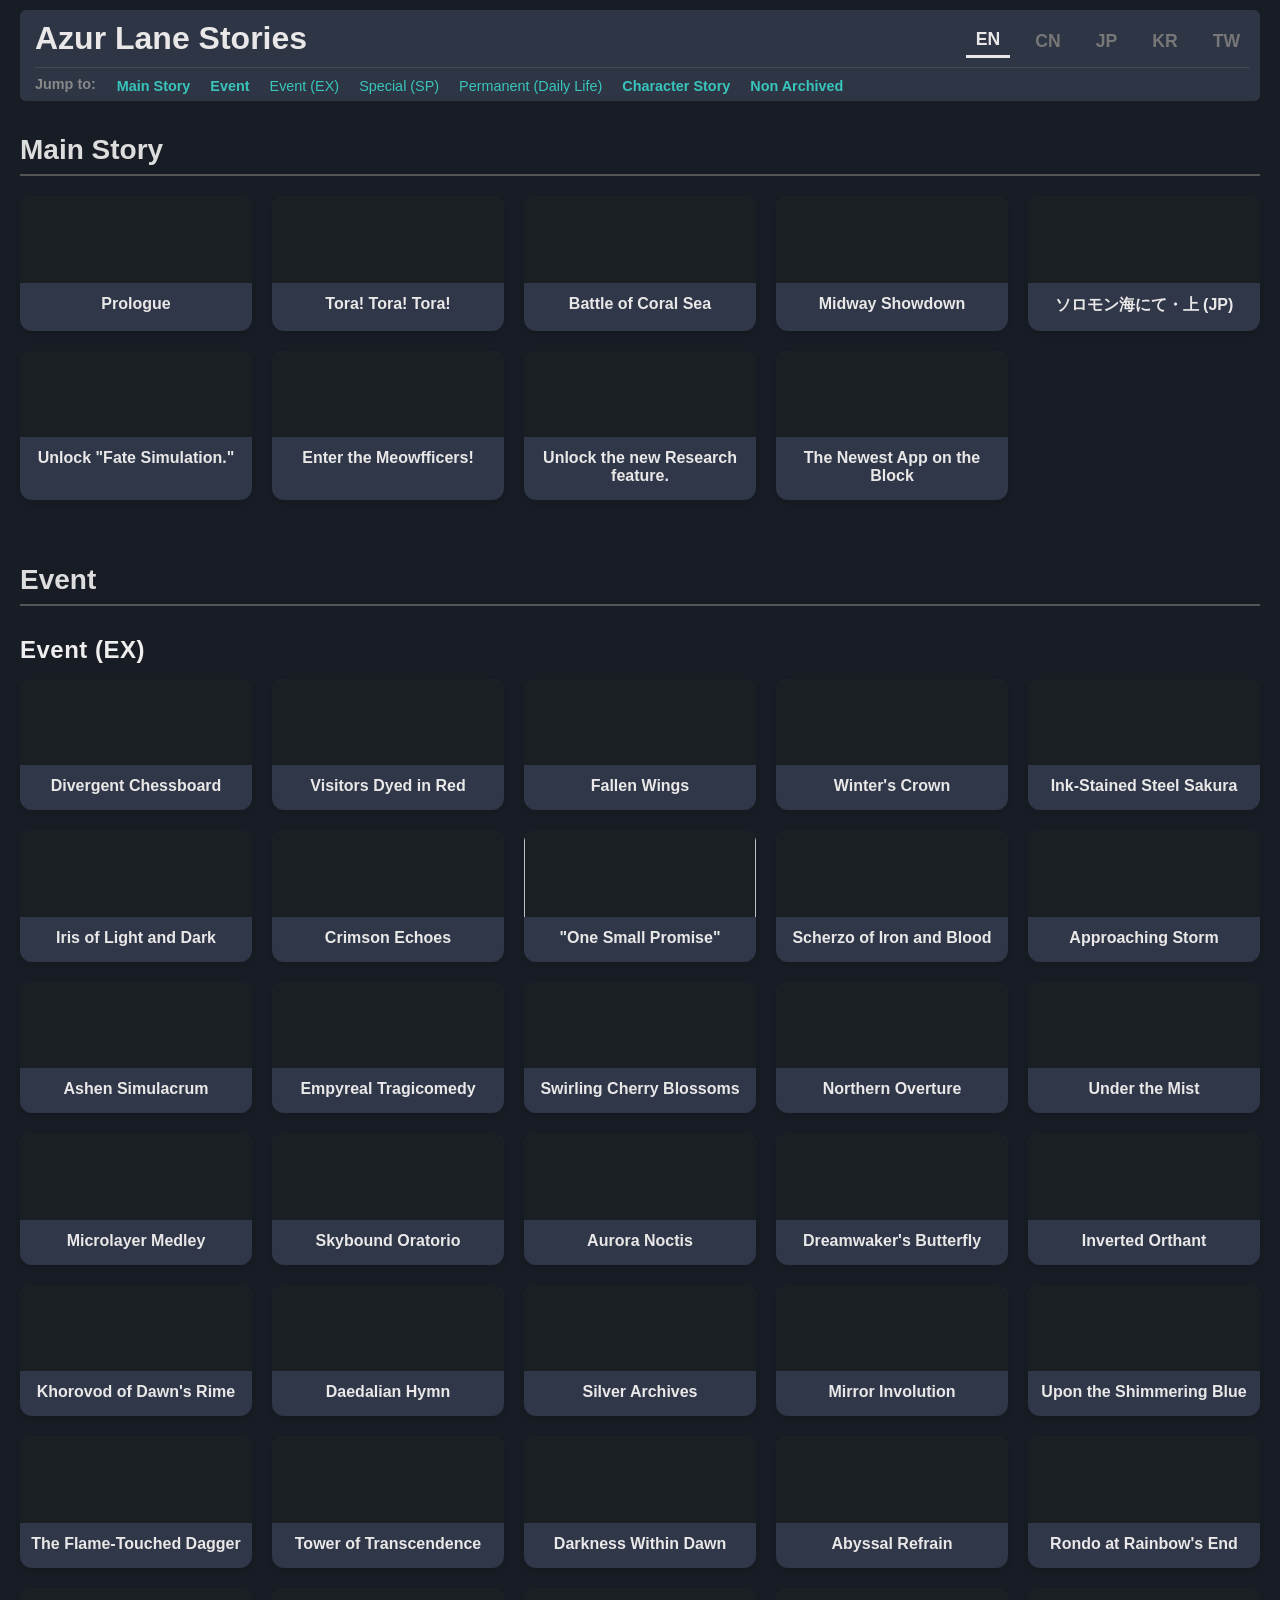
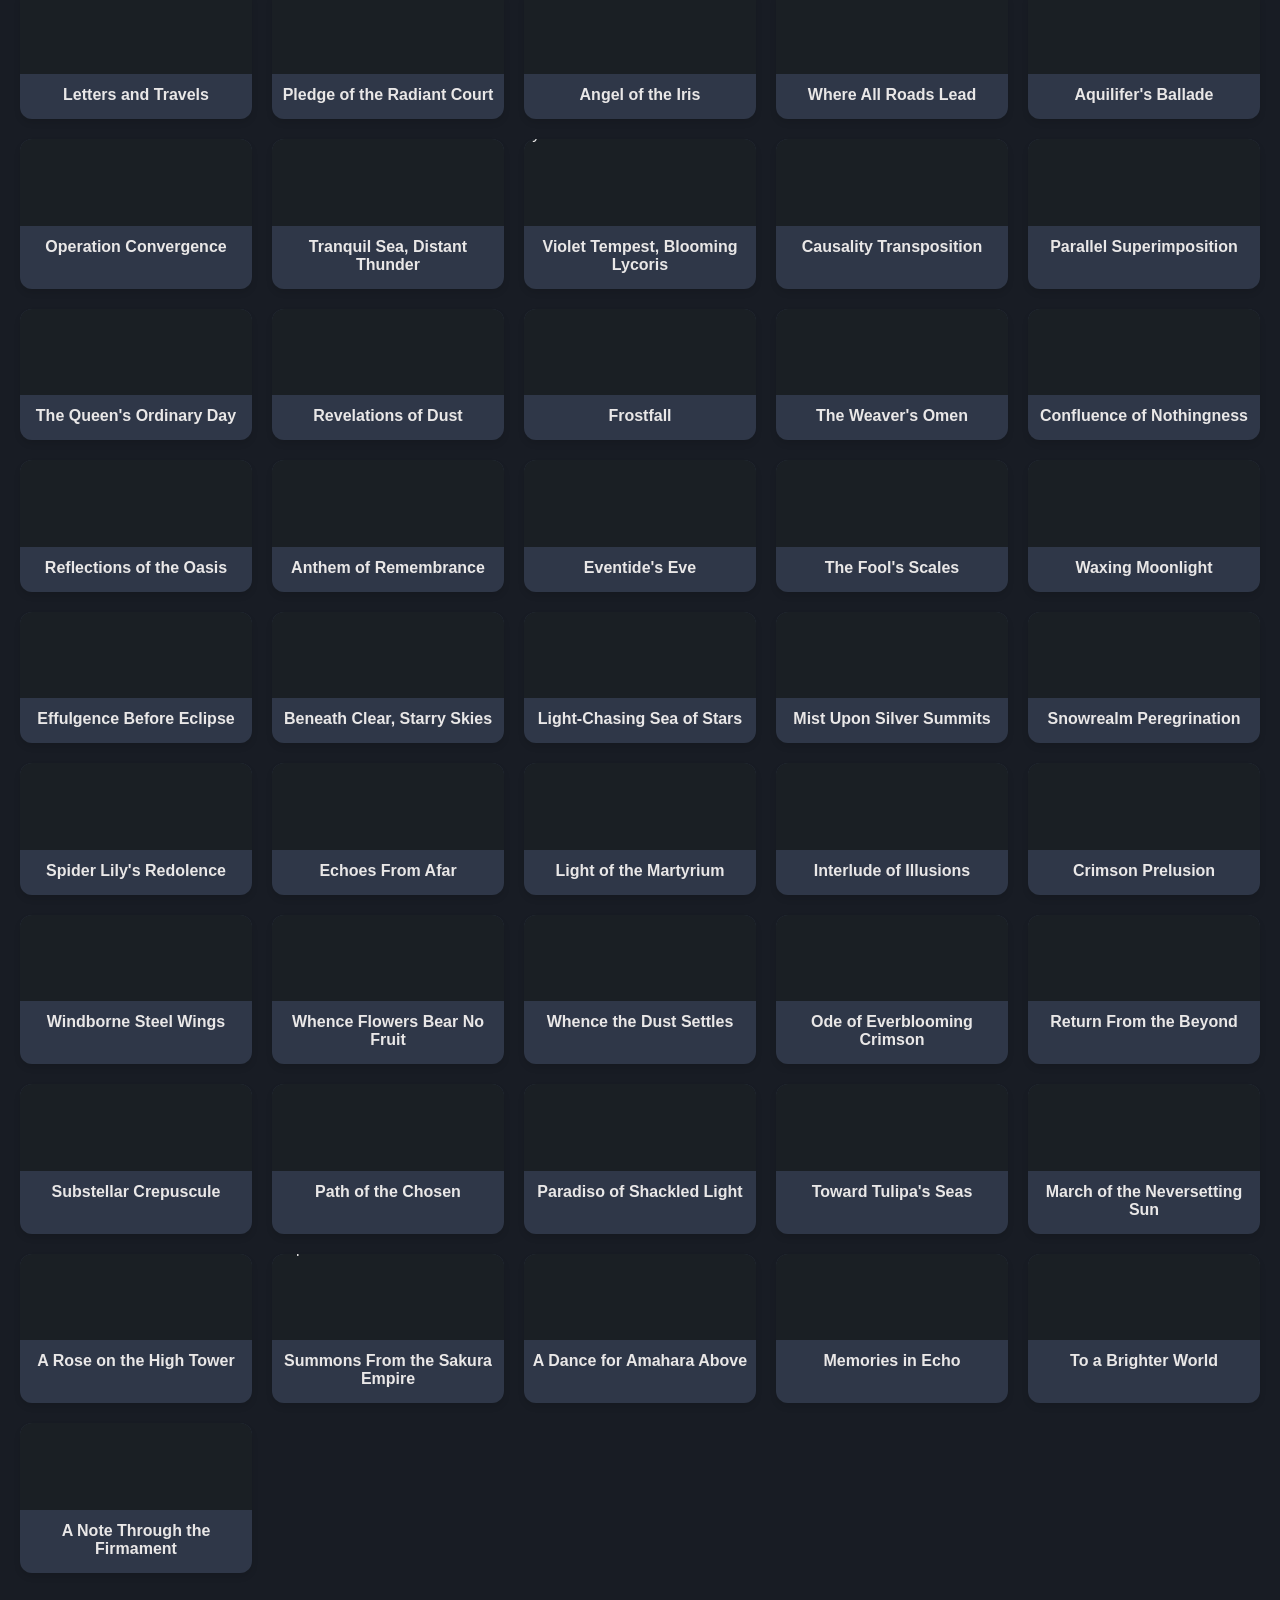
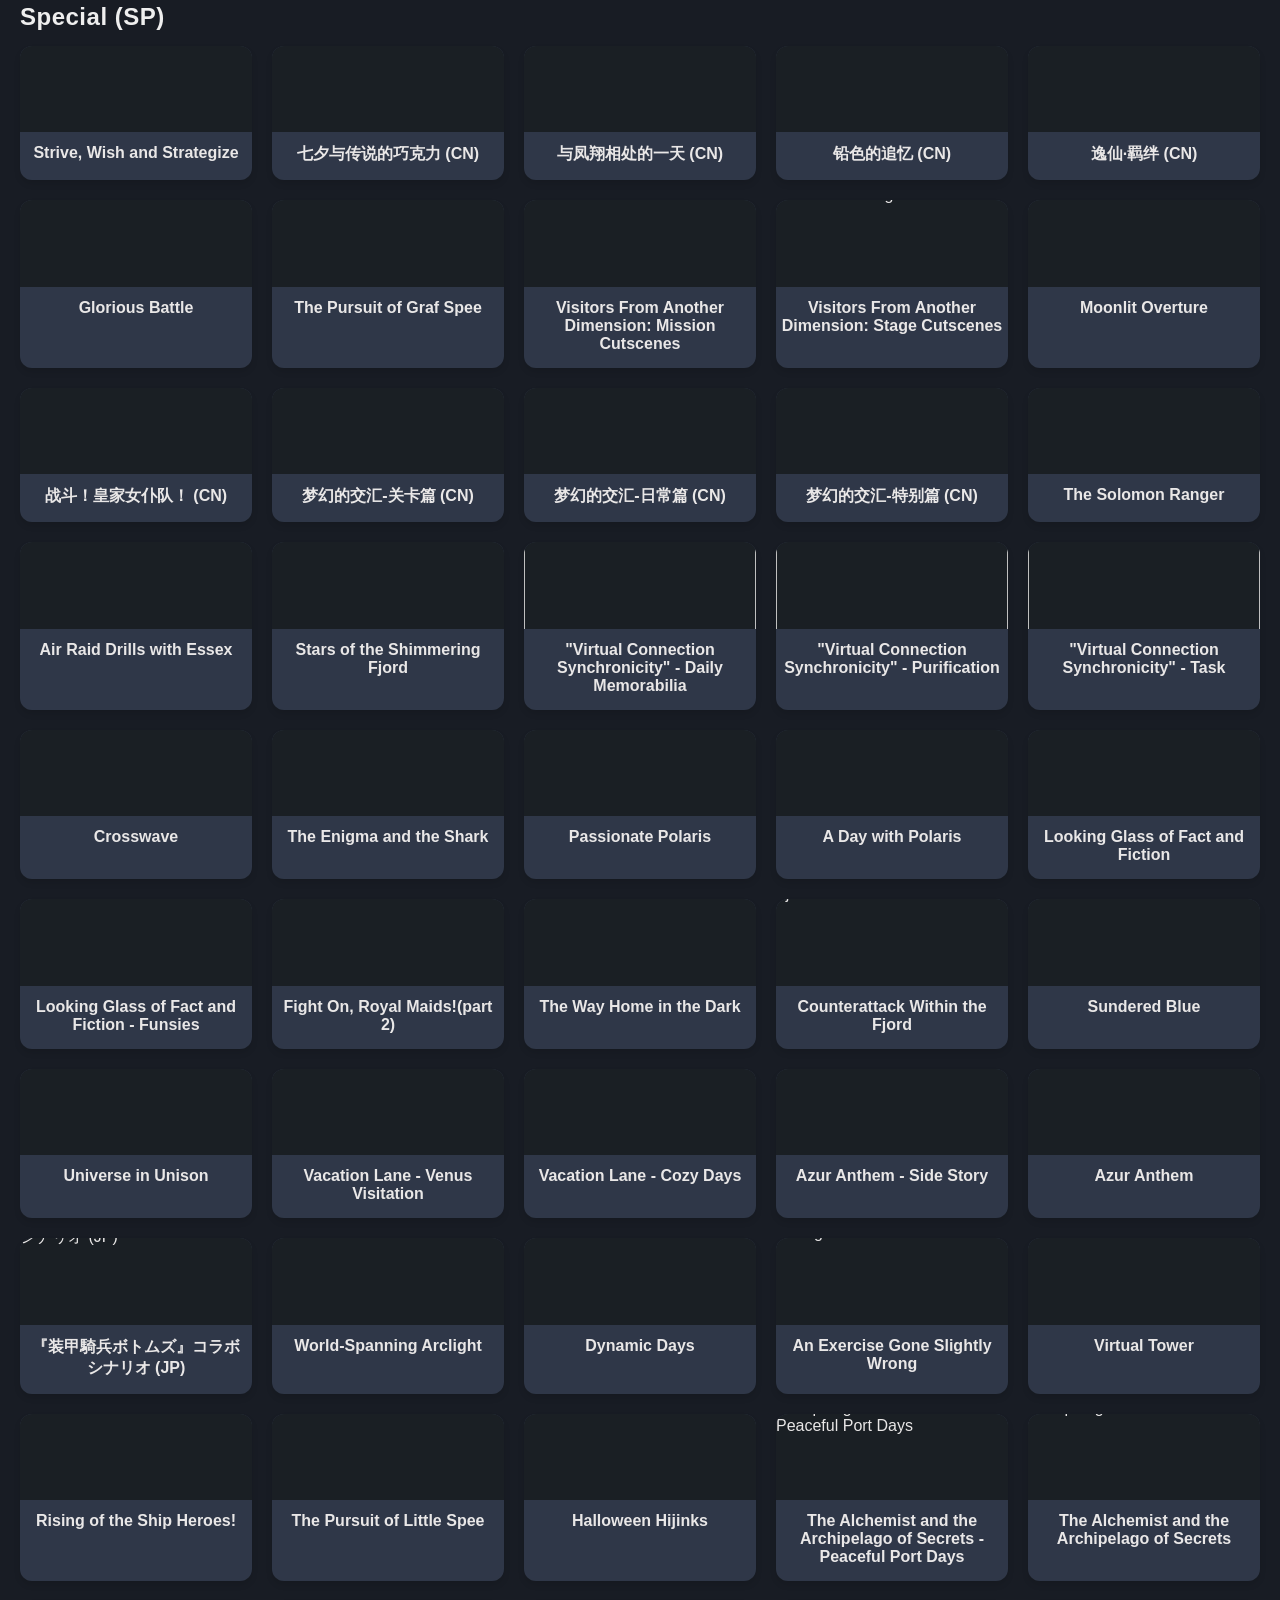
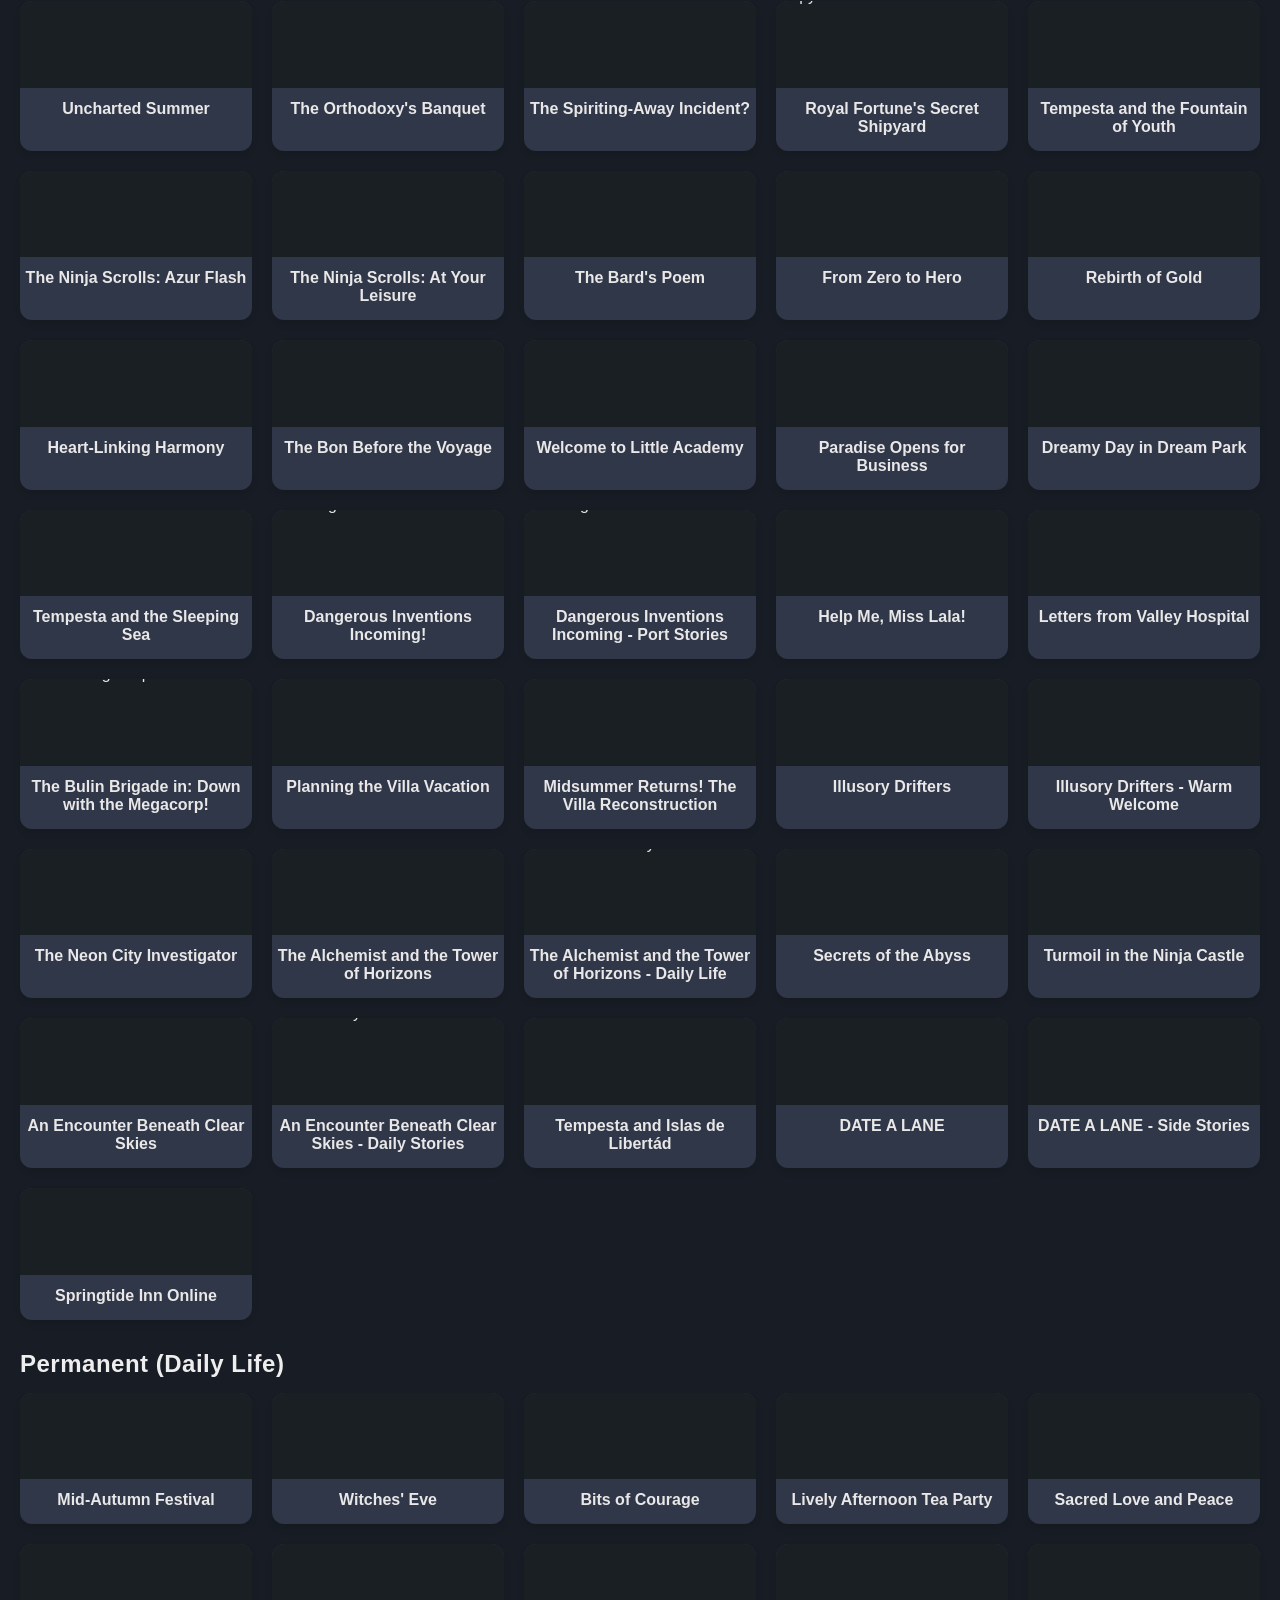
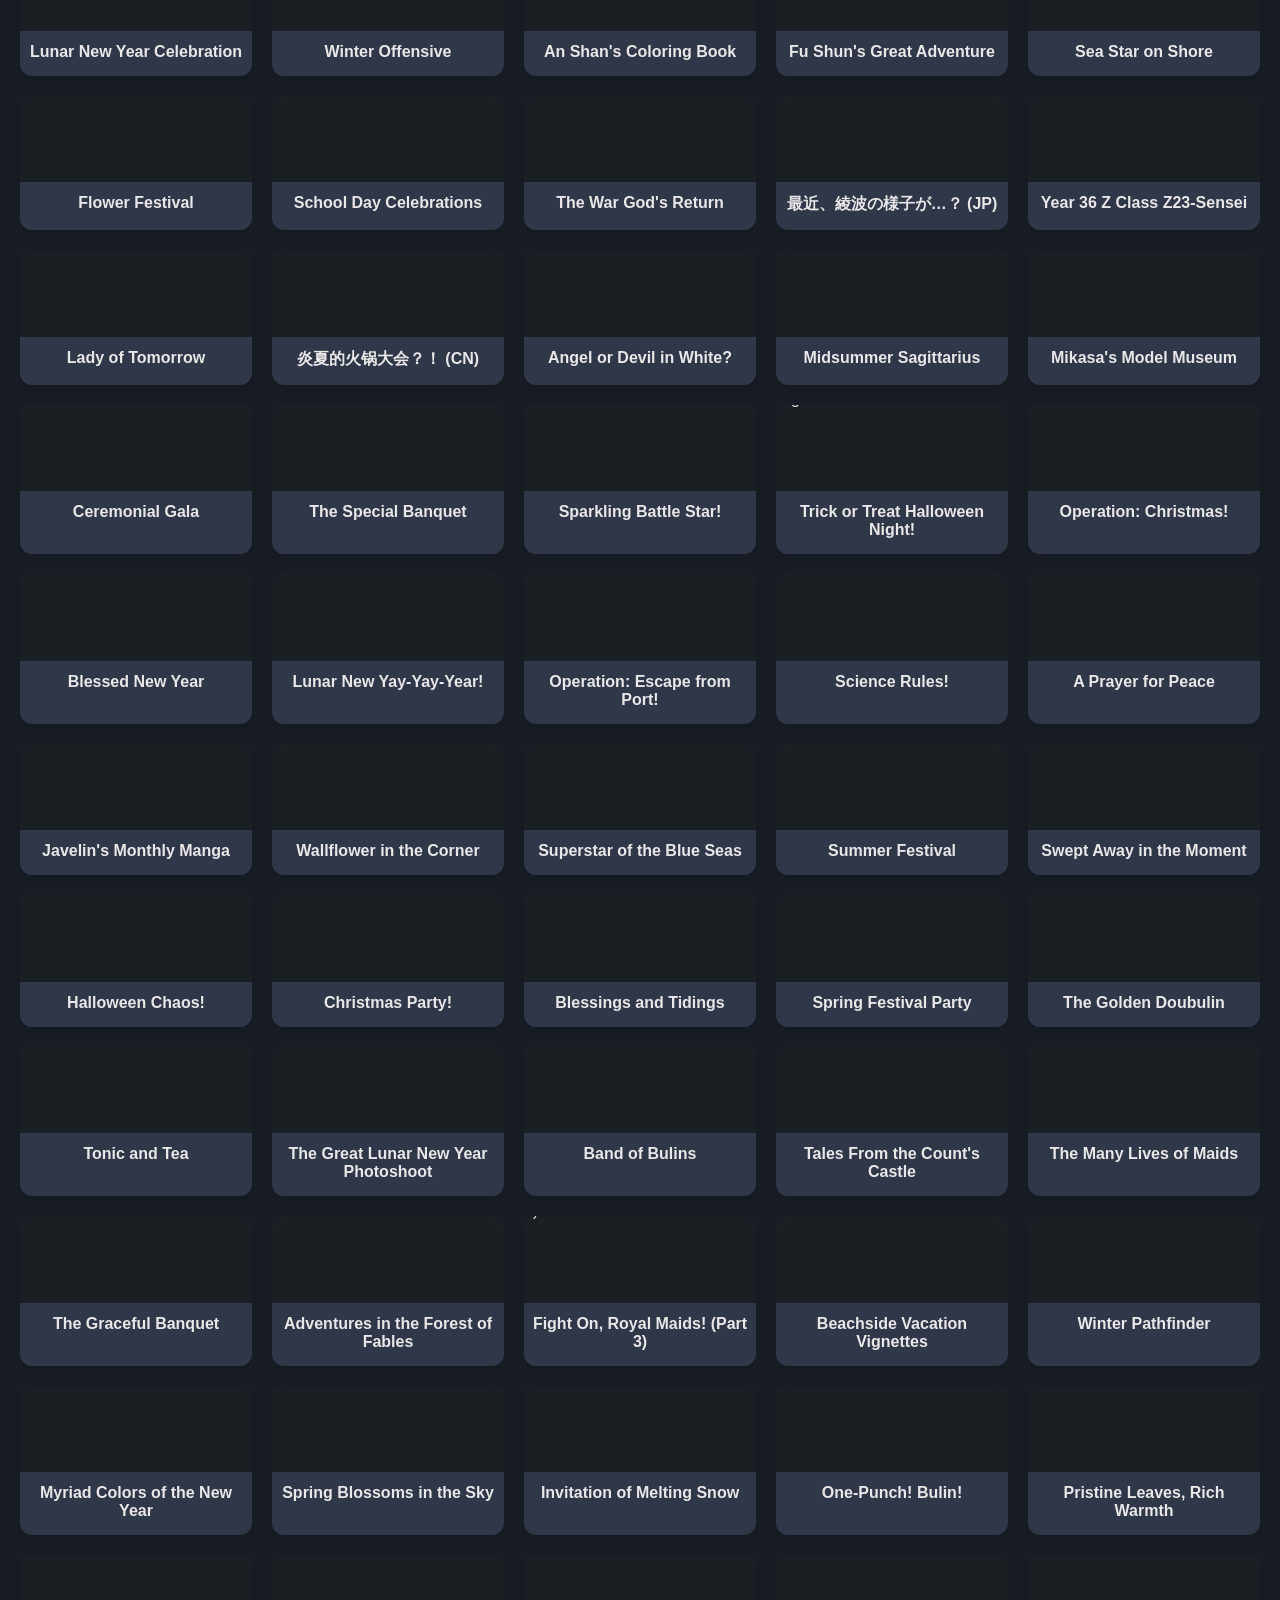
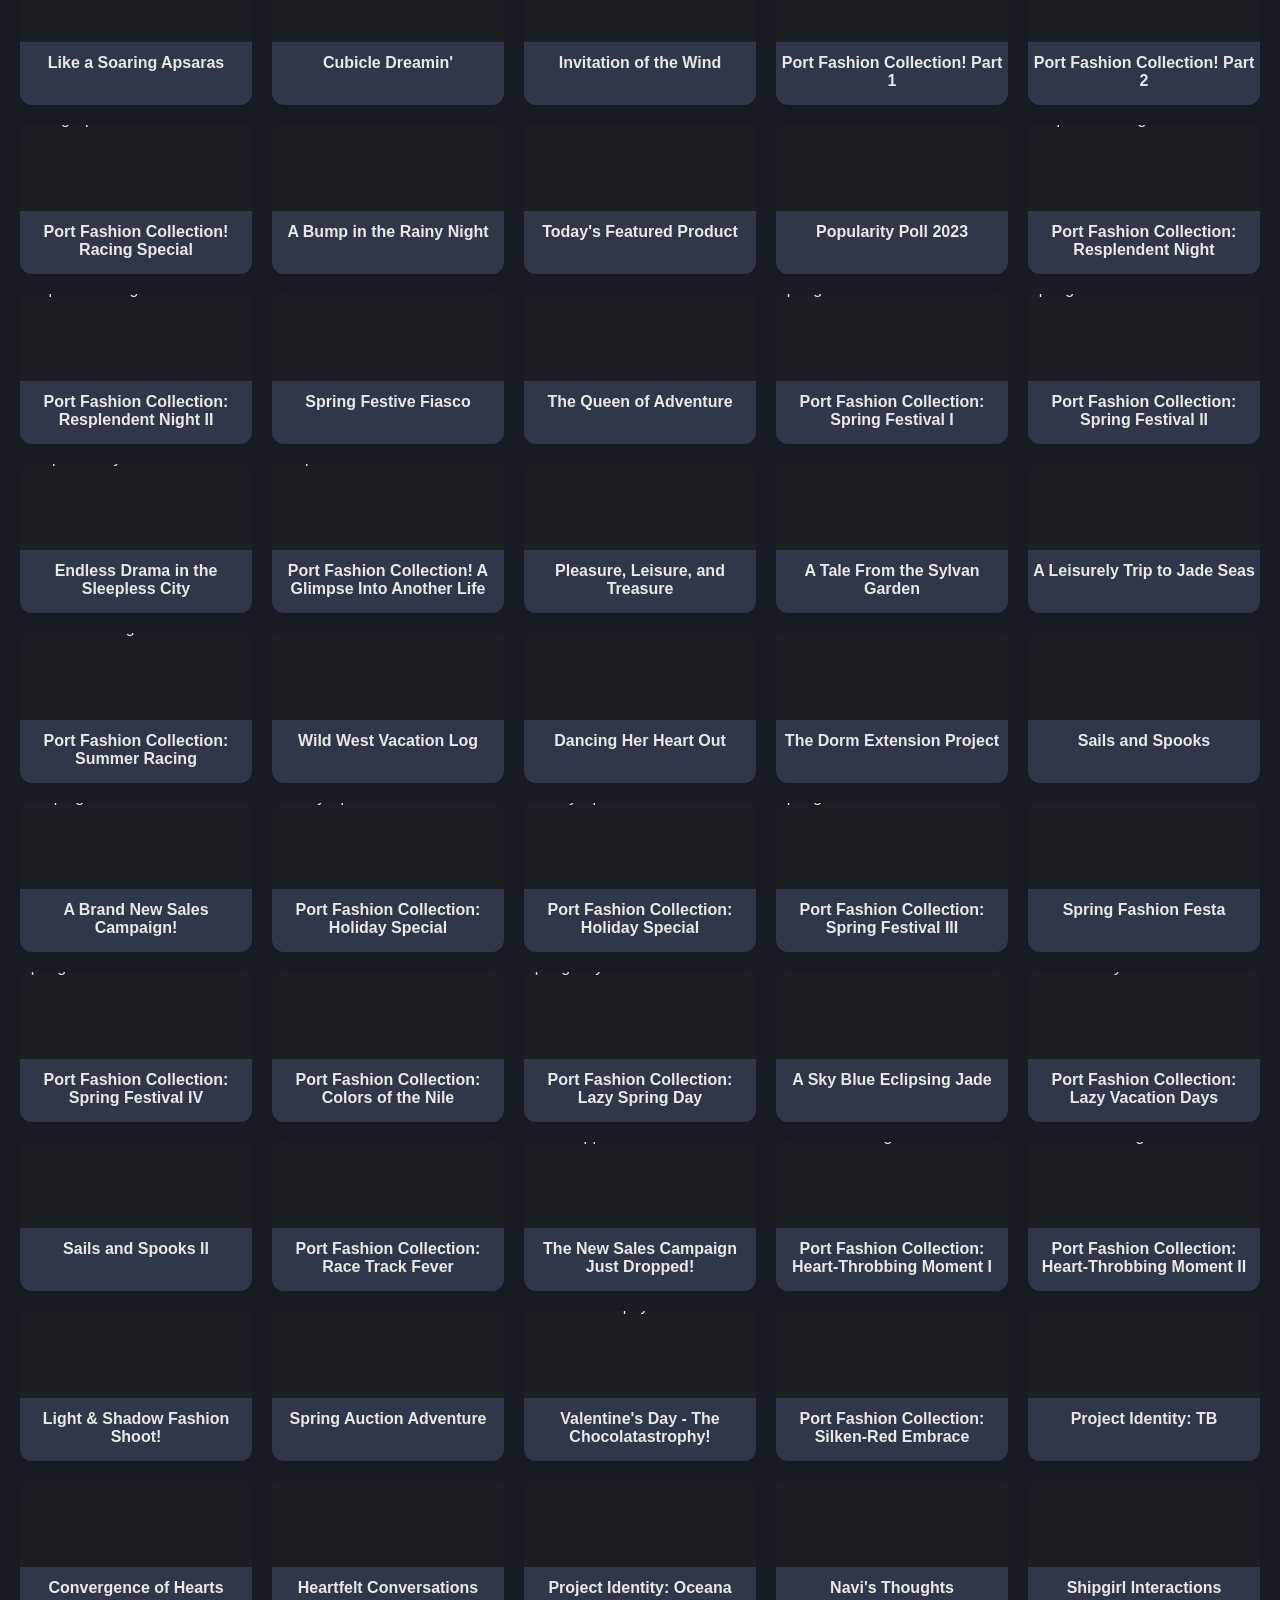
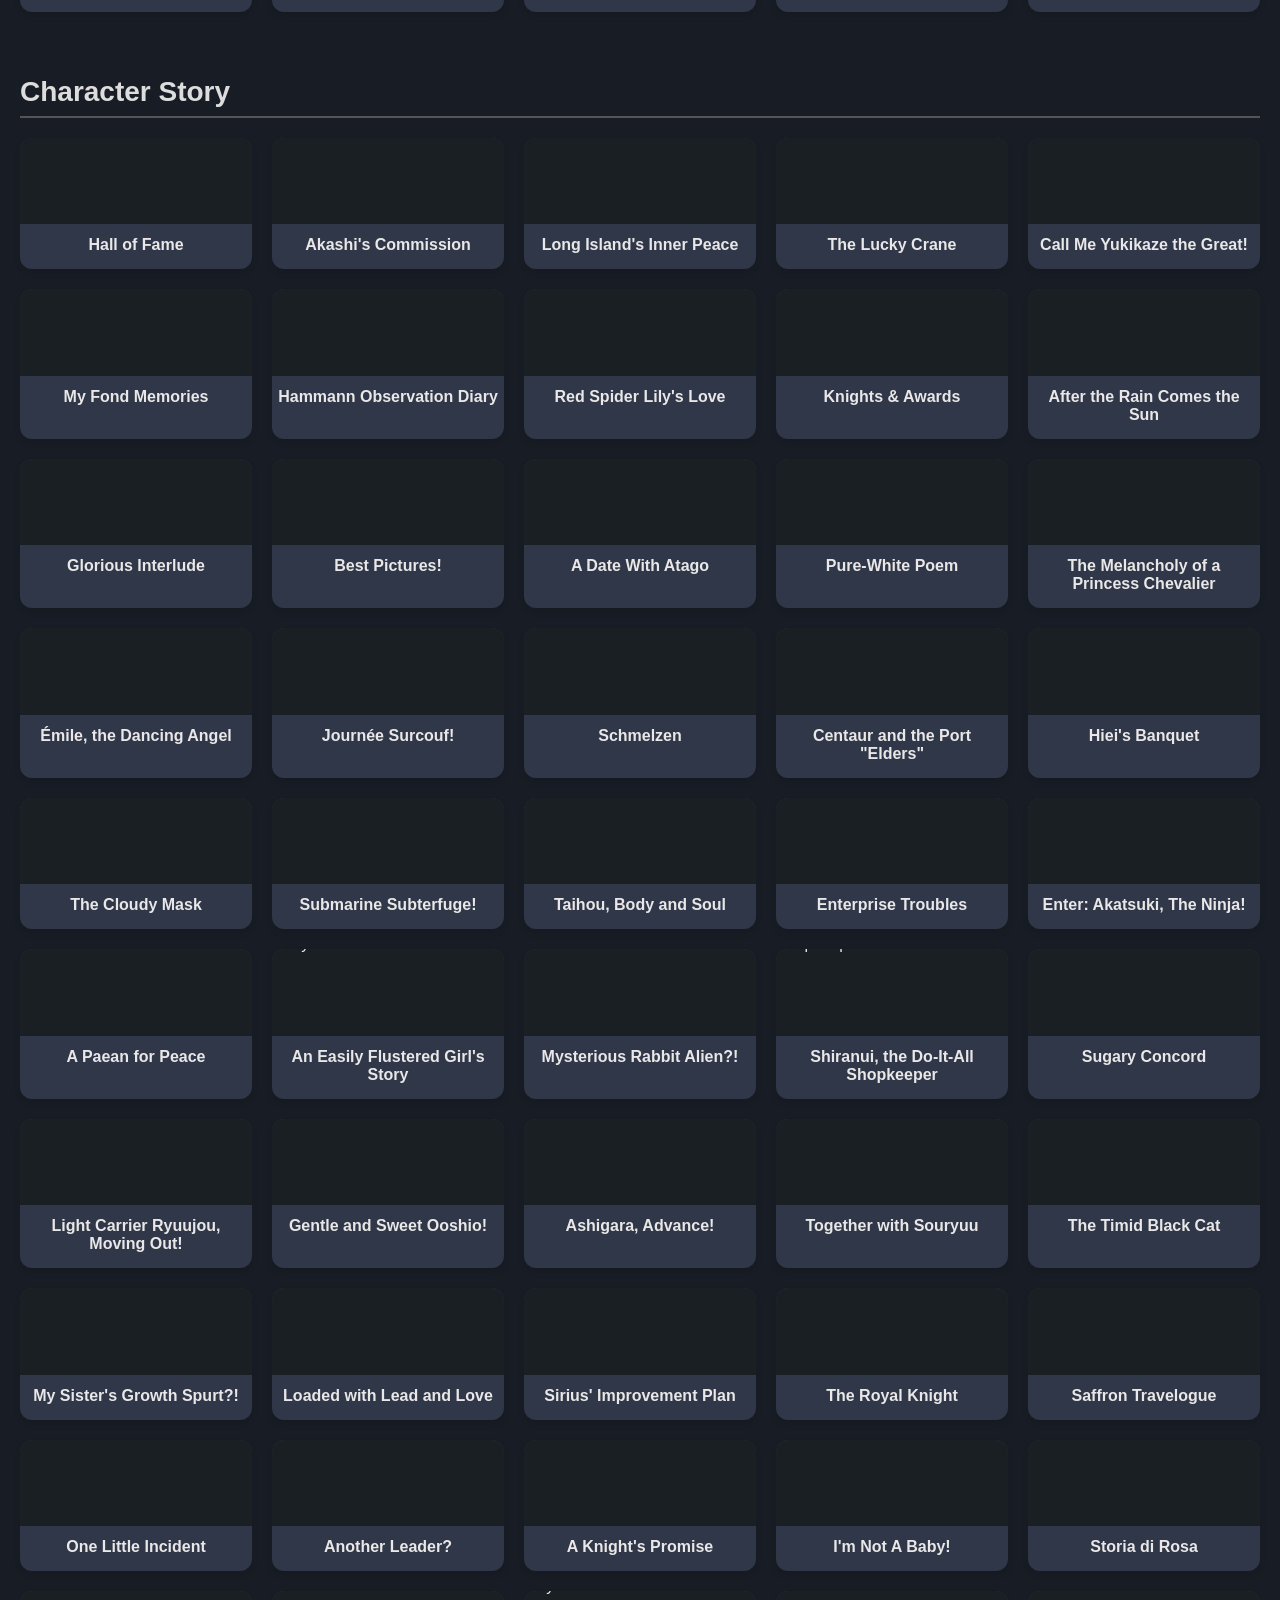
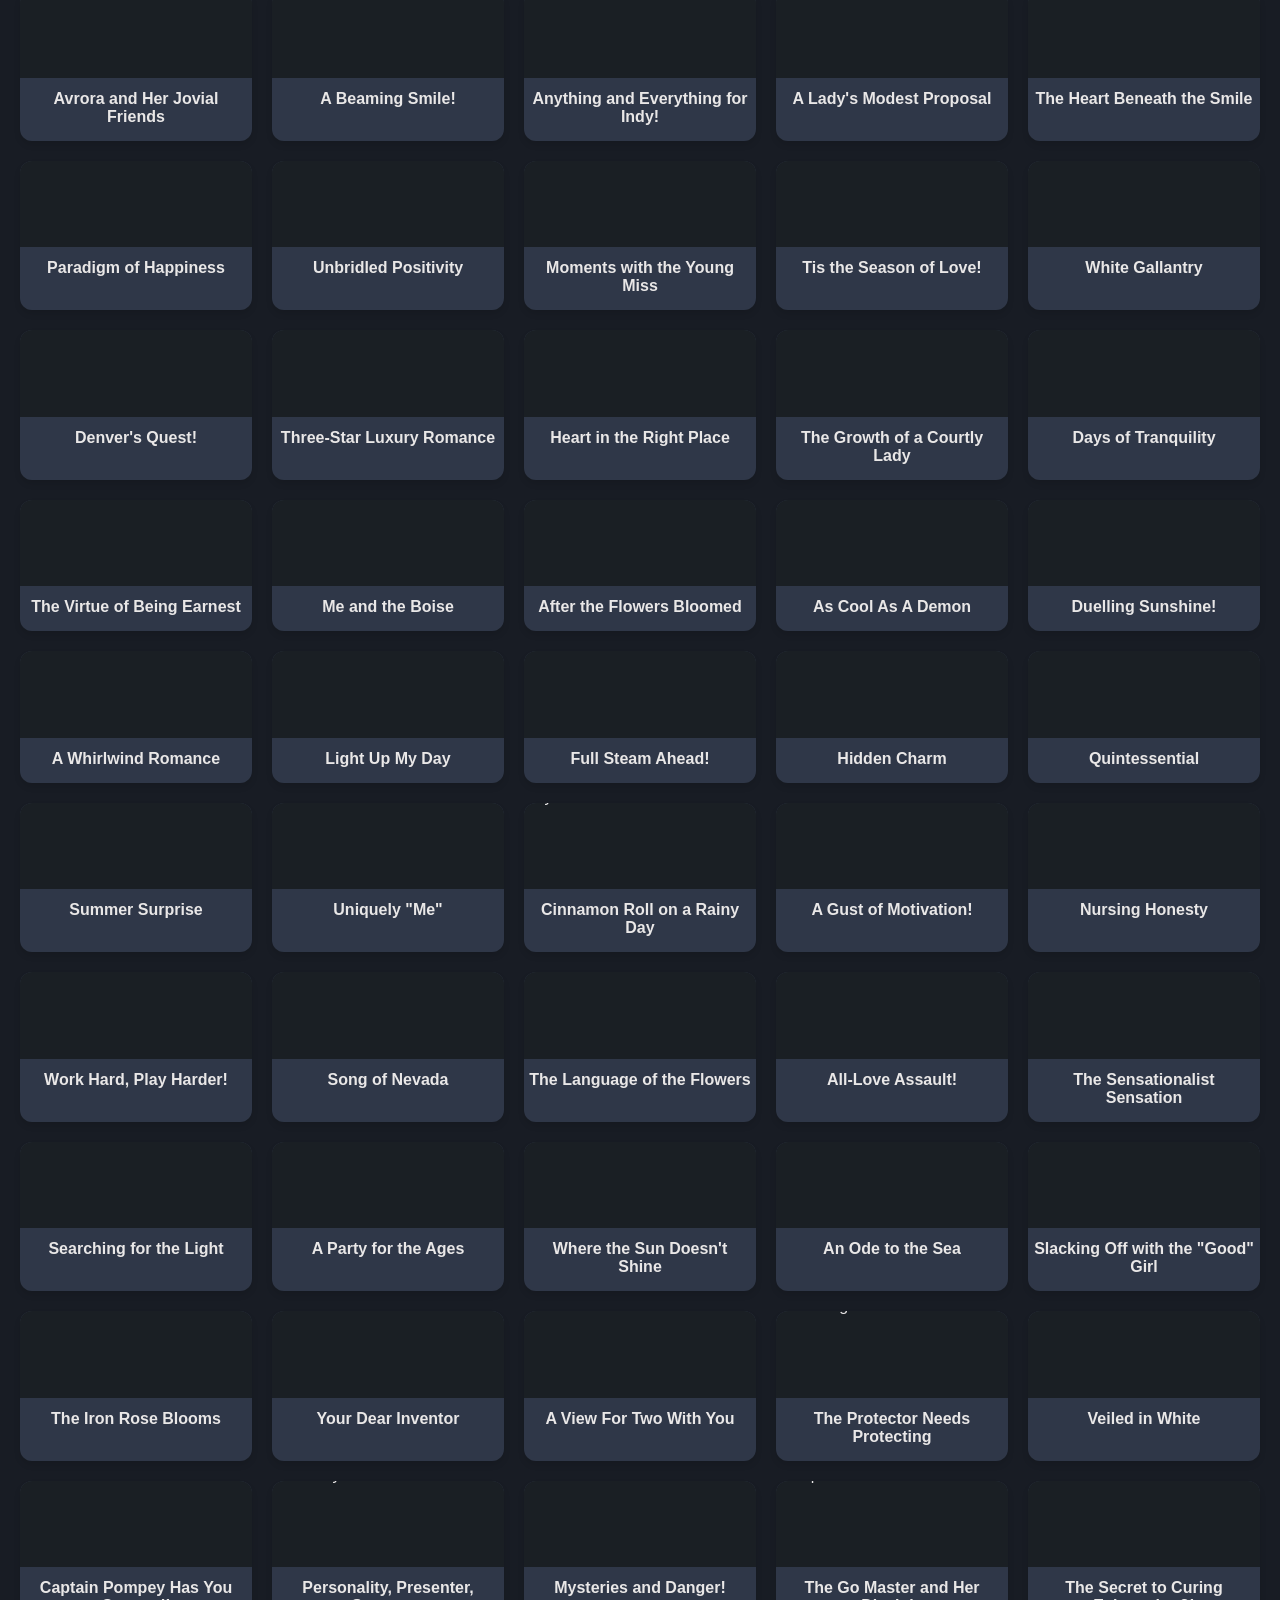
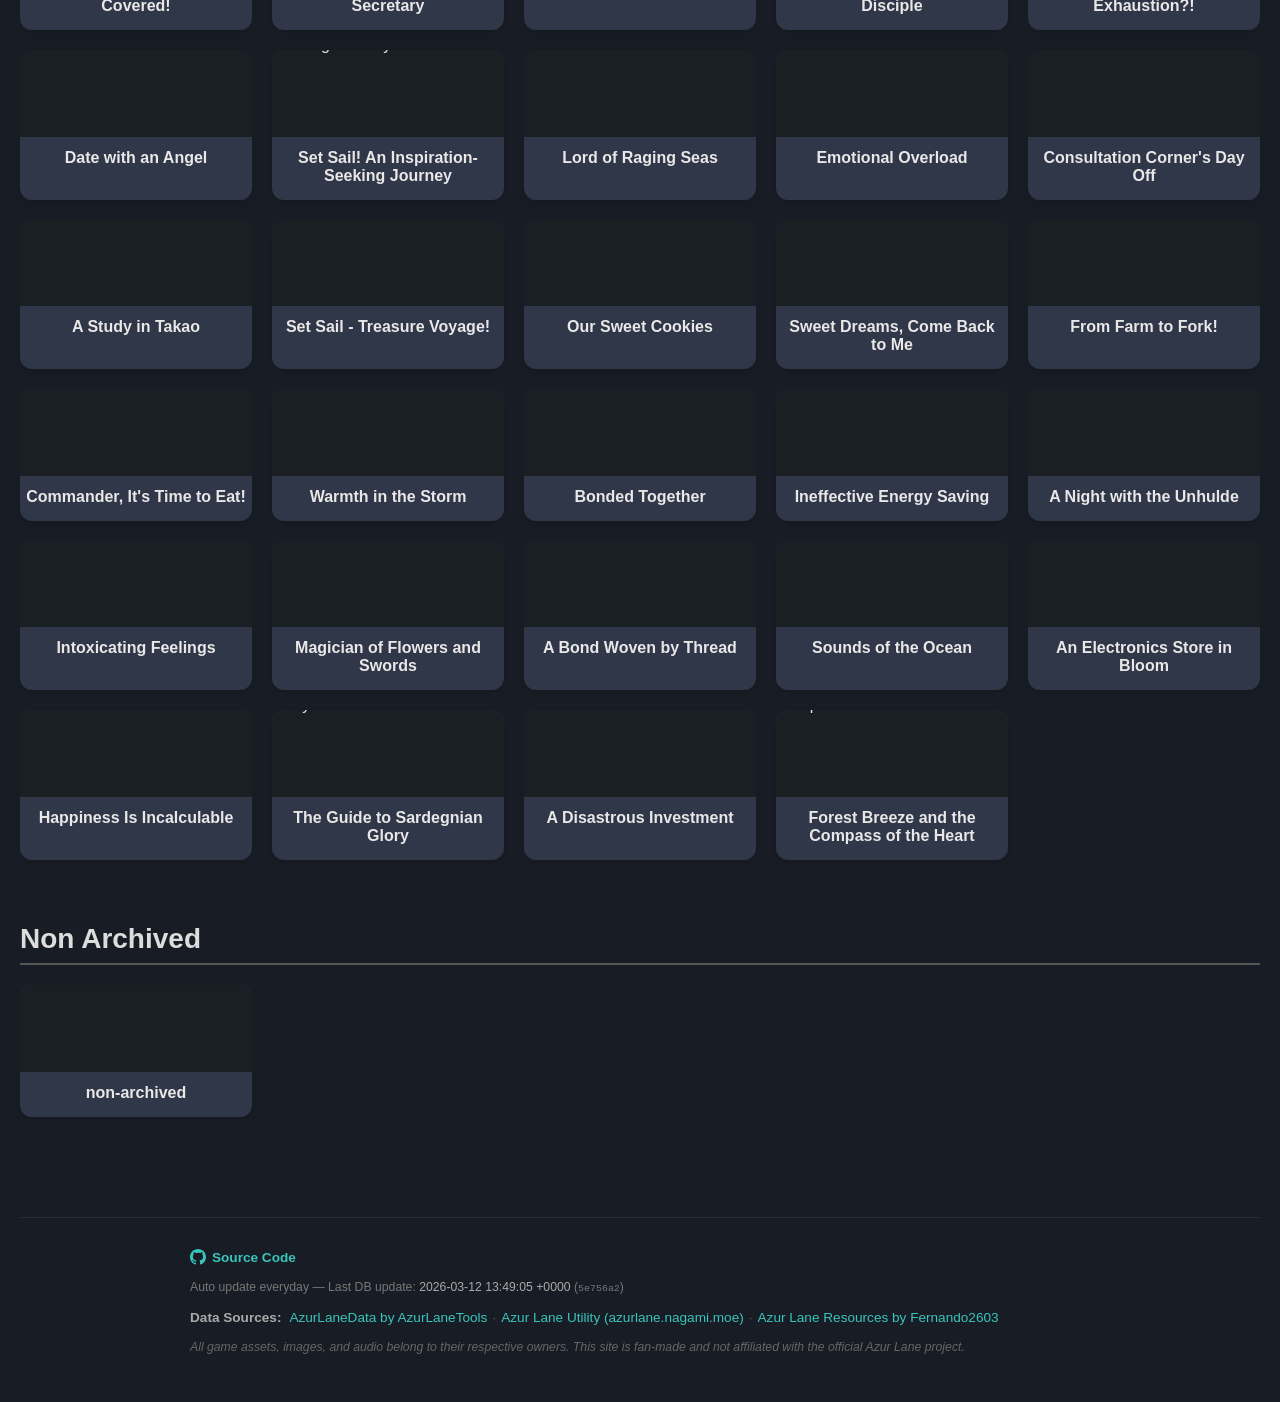
==== commit 6078282e: "Auto update -> https://github.com/AzurLaneTools/AzurLaneData/commit/5e756a27a8ef356cb369b1e0fbef4c4c" ====
--- a/index.html
+++ b/index.html
@@ -3,6 +3,7 @@
 <head>
     <meta charset="UTF-8">
     <meta name="viewport" content="width=device-width, initial-scale=1.0">
+    <link rel="icon" href="/favicon.ico" type="image/x-icon">
     <title>Azur Lane Stories</title>
     <link rel="stylesheet" href="css/style.css">
 </head>
@@ -30,7 +31,7 @@
                 </a>
             </div>
             <div class="footer-update">
-                Auto update everyday &mdash; Last update: <span class="footer-commit-time" id="footer-commit-time">—</span>
+                Auto update everyday &mdash; Last DB update: <span class="footer-commit-time" id="footer-commit-time">—</span>
                 (<code id="footer-commit-id">—</code>)
             </div>
             <div class="footer-sources">
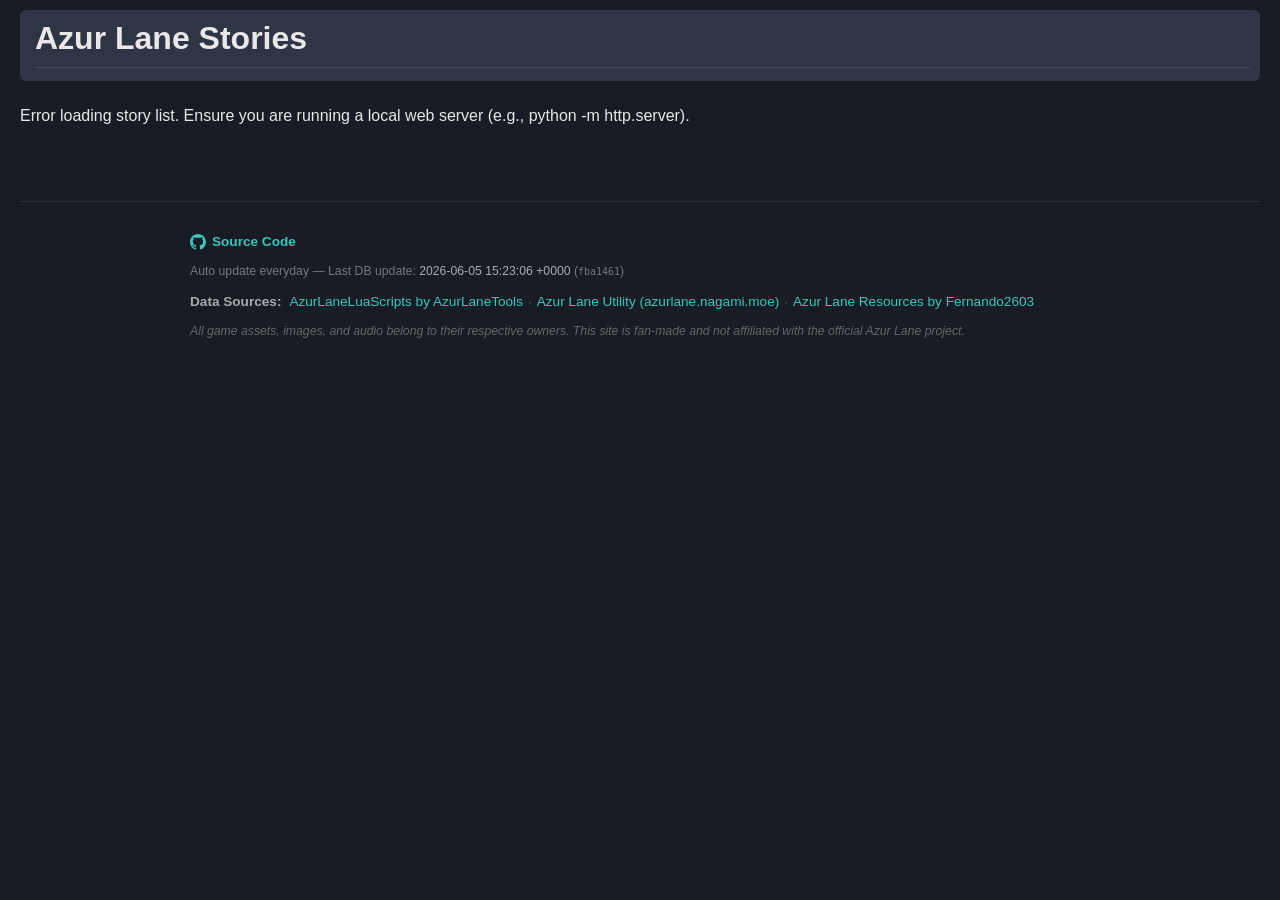
==== commit a0a48b69: "Auto update -> Match https://github.com/AzurLaneTools/AzurLaneLuaScripts/commit/fba1461860c78498d93a" ====
--- a/index.html
+++ b/index.html
@@ -3,7 +3,7 @@
 <head>
     <meta charset="UTF-8">
     <meta name="viewport" content="width=device-width, initial-scale=1.0">
-    <link rel="icon" href="/favicon.ico" type="image/x-icon">
+    <link rel="icon" href="favicon.ico" type="image/x-icon">
     <title>Azur Lane Stories</title>
     <link rel="stylesheet" href="css/style.css">
 </head>
@@ -36,7 +36,7 @@
             </div>
             <div class="footer-sources">
                 <span class="footer-label">Data Sources:</span>
-                <a href="https://github.com/AzurLaneTools/AzurLaneData" target="_blank" rel="noopener noreferrer">AzurLaneData by AzurLaneTools</a>
+                <a href="https://github.com/AzurLaneTools/AzurLaneLuaScripts.git" target="_blank" rel="noopener noreferrer">AzurLaneLuaScripts by AzurLaneTools</a>
                 <span class="footer-sep">·</span>
                 <a href="https://azurlane.nagami.moe/" target="_blank" rel="noopener noreferrer">Azur Lane Utility (azurlane.nagami.moe)</a>
                 <span class="footer-sep">·</span>
--- a/css/style.css
+++ b/css/style.css
@@ -363,6 +363,16 @@
   text-decoration: underline;
 }
 
+.story-content hr {
+  border: 0;
+  height: 1px;
+  background-color: rgba(255, 255, 255, 0.2);
+  margin: 15px 0;
+}
+
+.option-title {
+  margin: 15px 0 15px 0;
+}
 
 .site-footer {
   margin-top: 60px;
